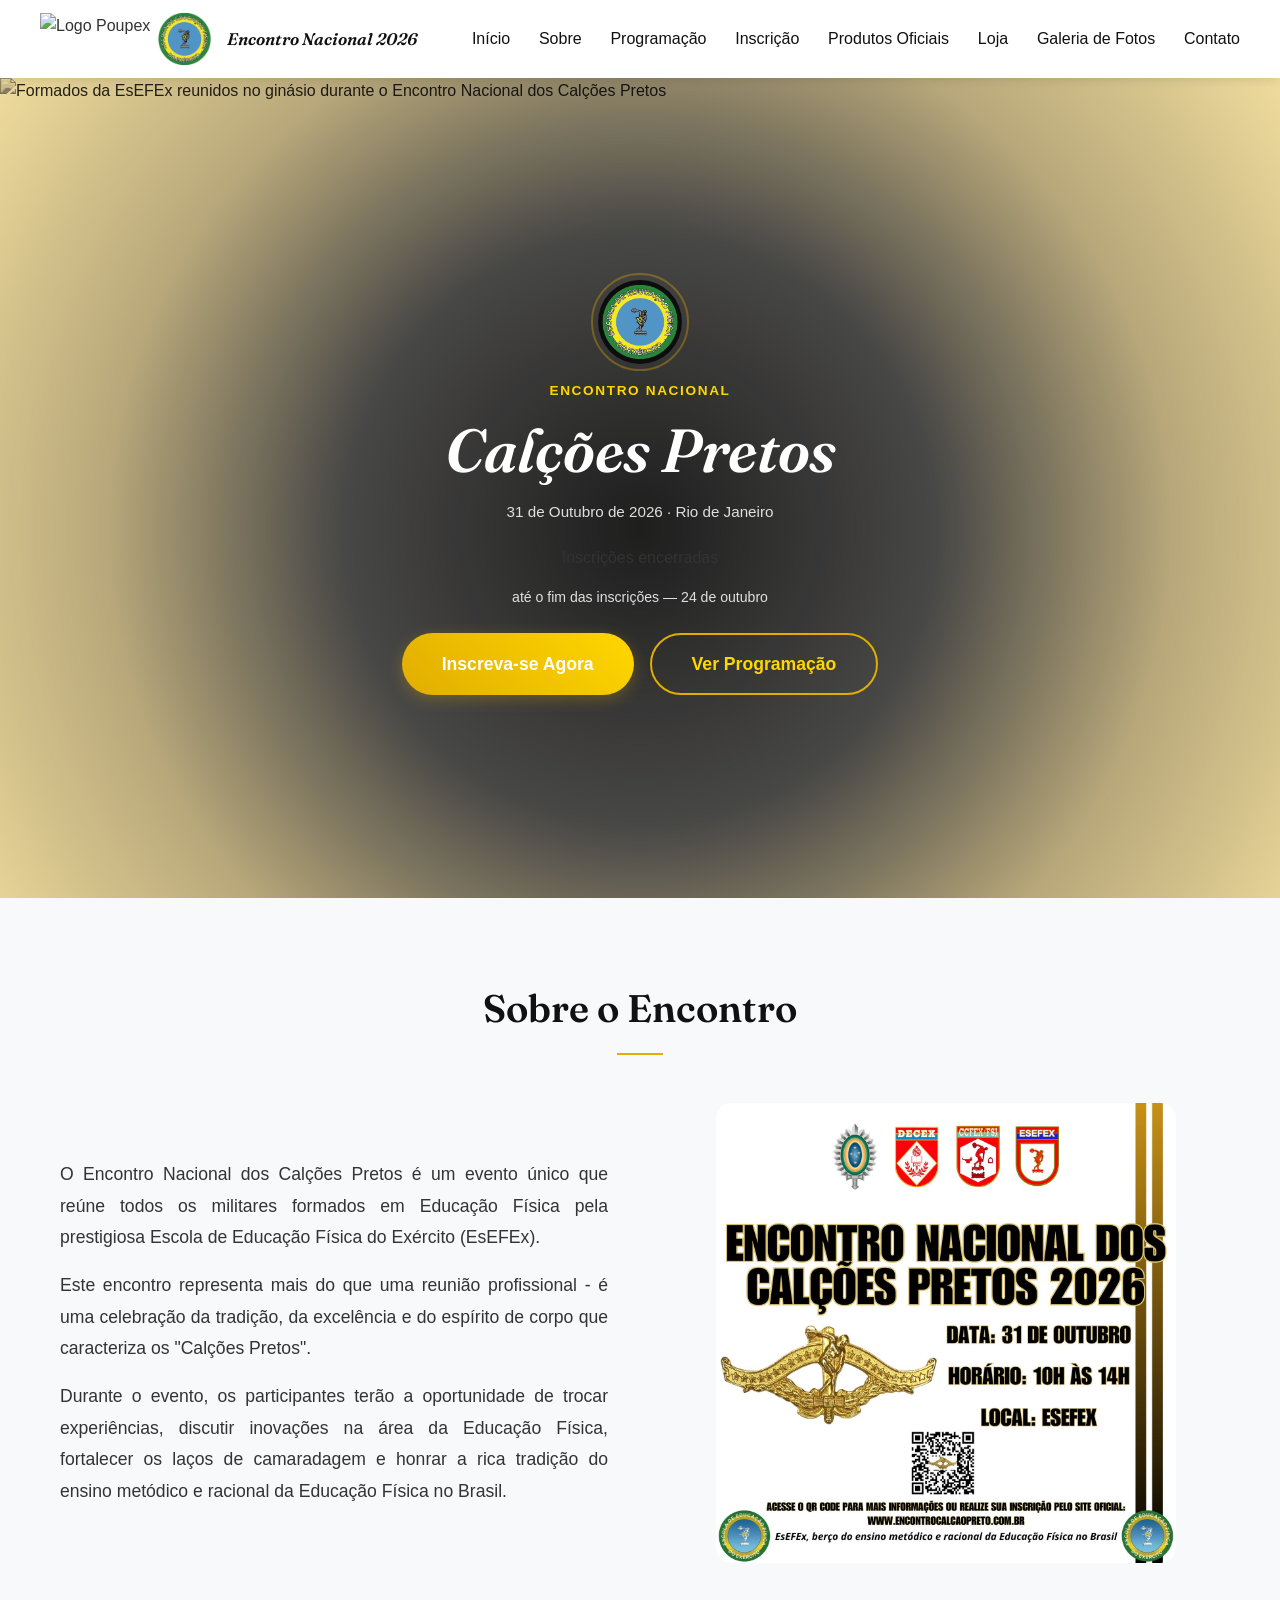
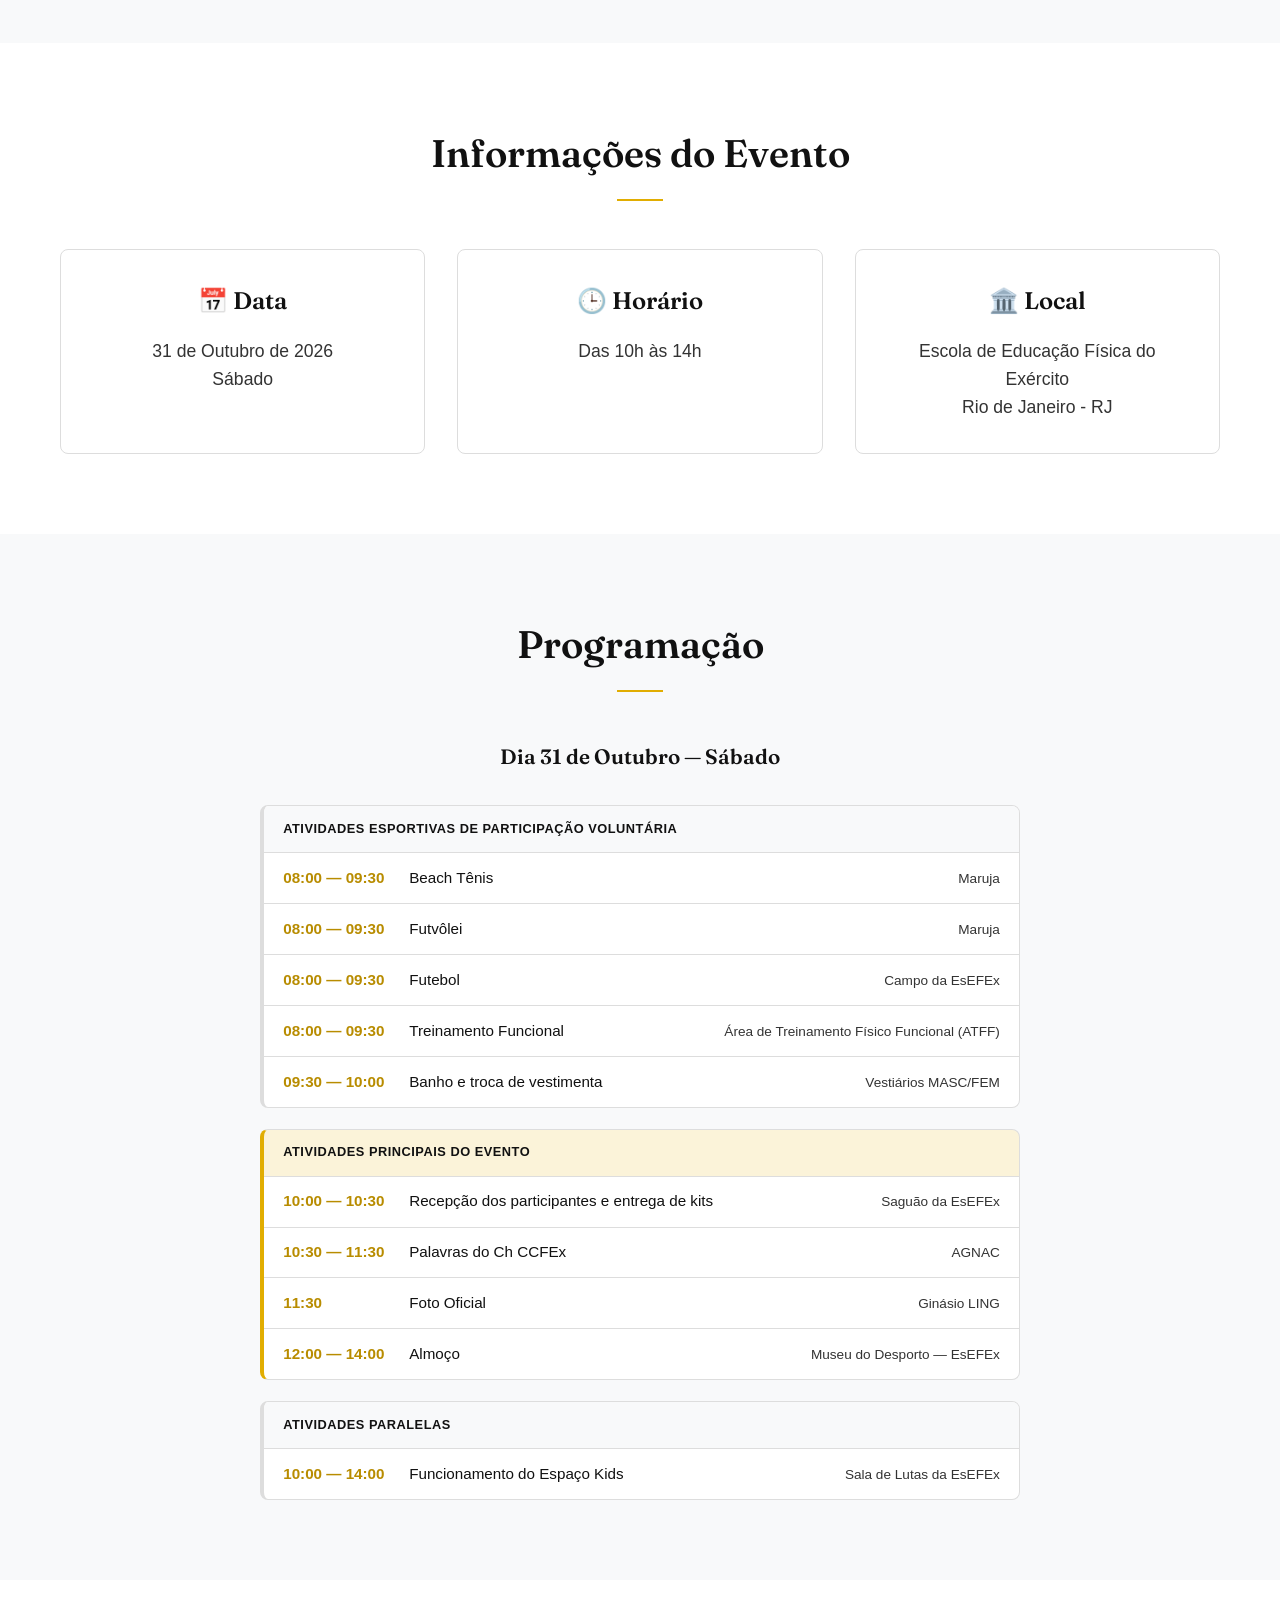
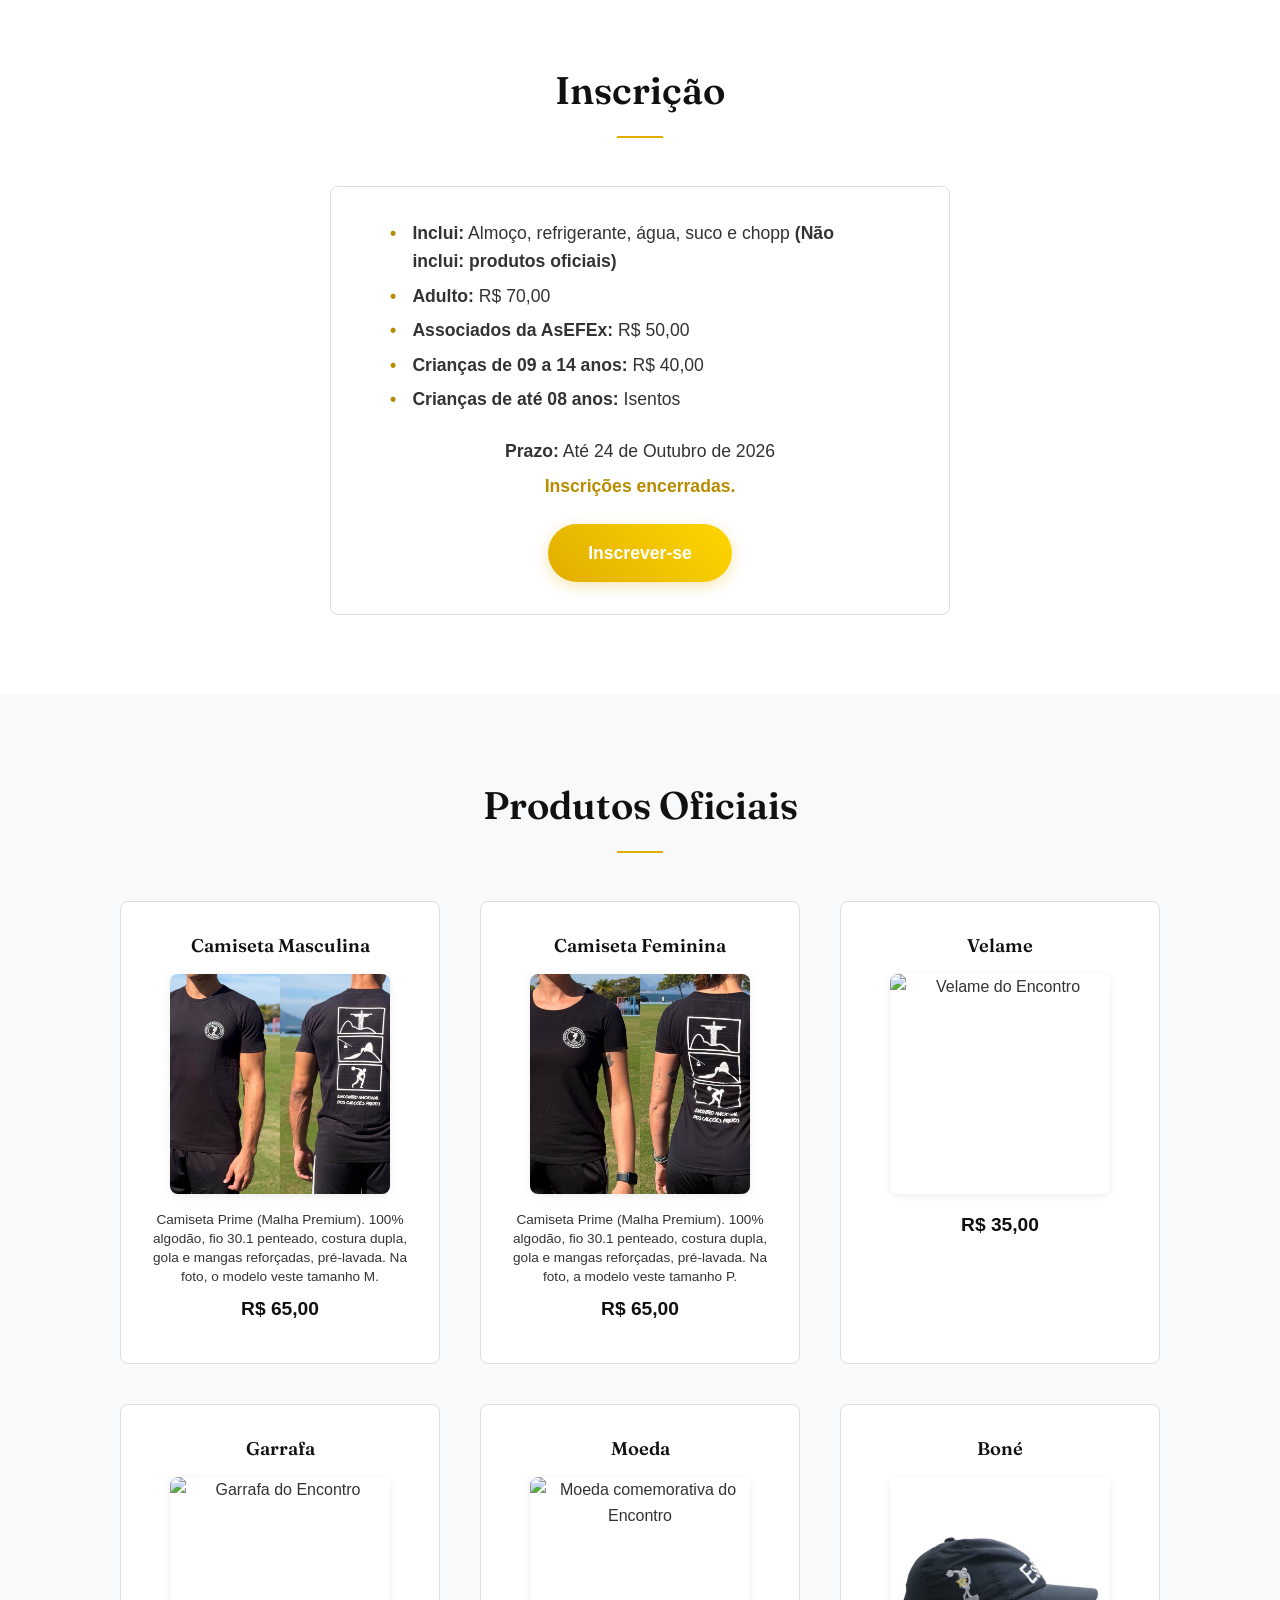
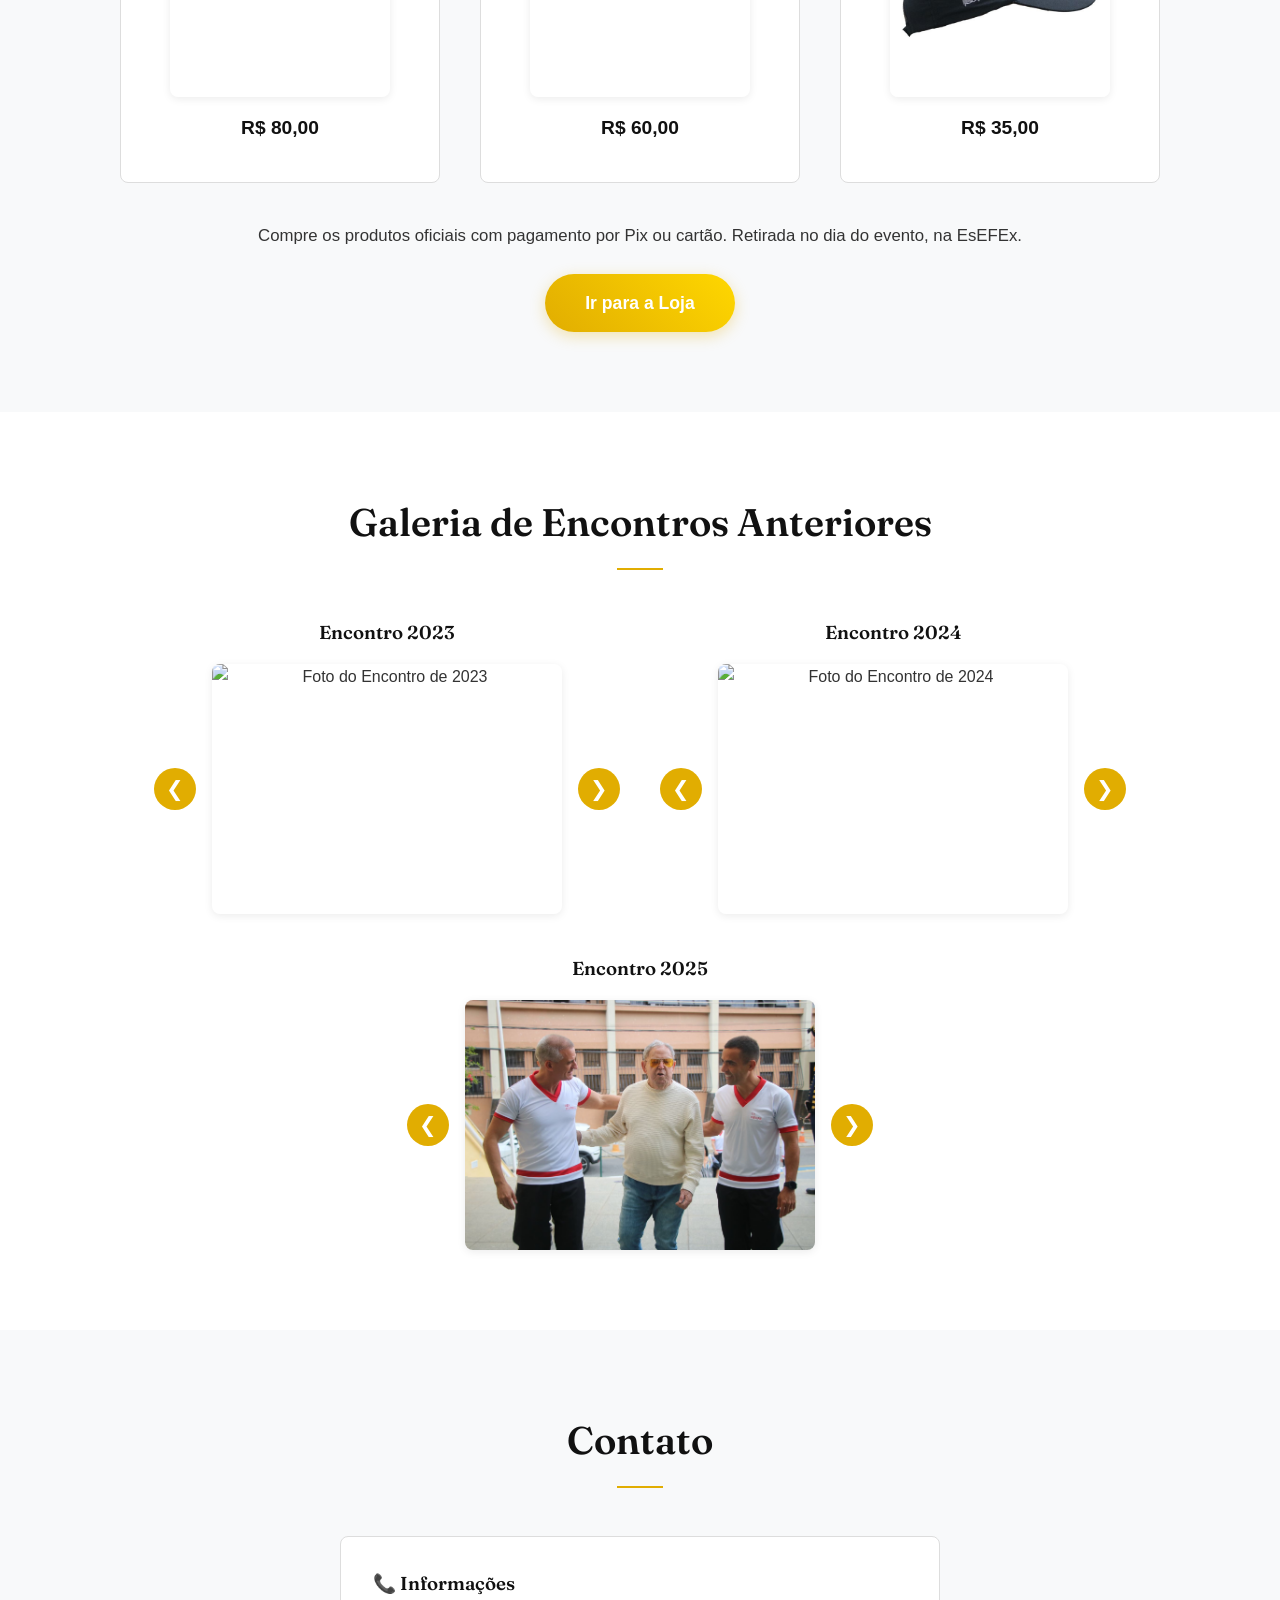
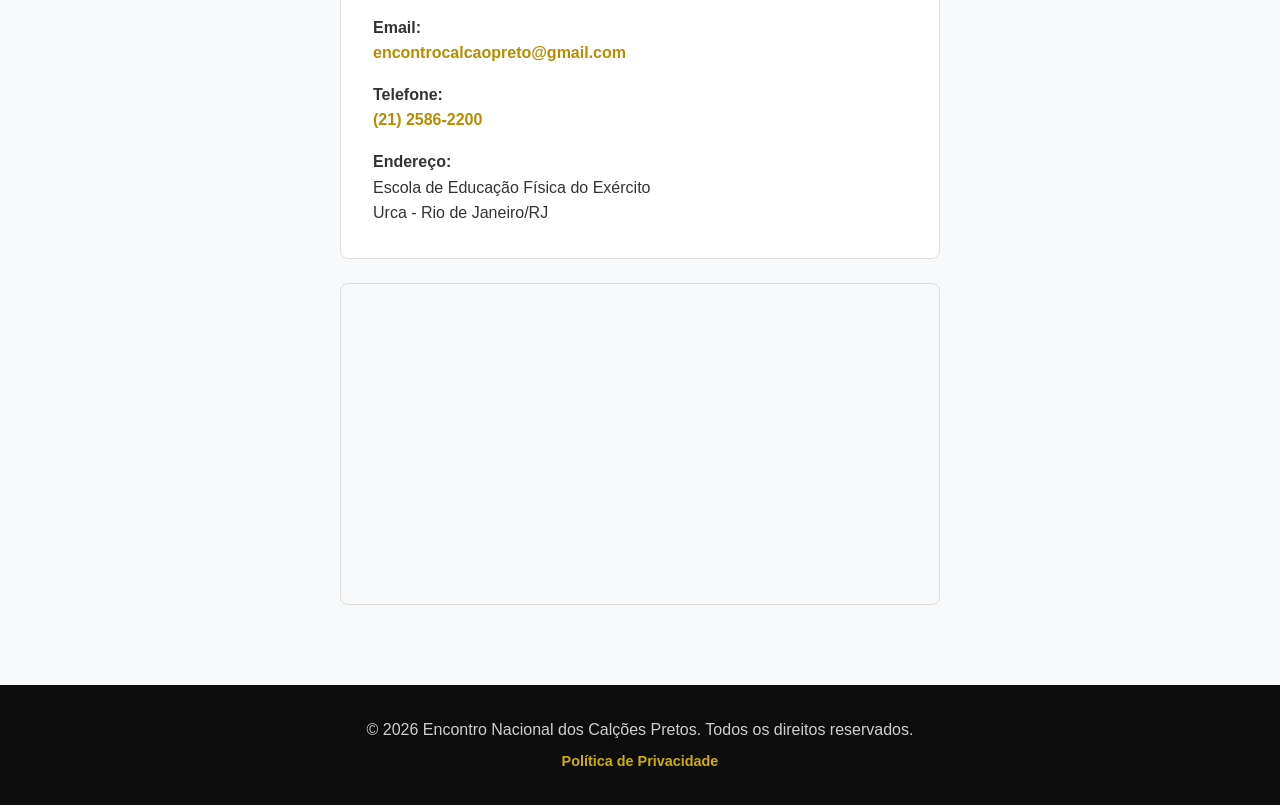
==== index.html @ a45f4685 "Aviso 'Nao inclui: produtos oficiais' na inscricao; horario no email; doGet expoe data p/ verificar " ====
<!DOCTYPE html>
<html lang="pt-BR">
<head>
    <meta charset="UTF-8">
    <meta name="viewport" content="width=device-width, initial-scale=1.0">
    <title>Encontro Nacional dos Calções Pretos 2026</title>
    <meta name="description" content="Encontro Nacional dos Calções Pretos 2026 — reunião dos militares formados em Educação Física pela EsEFEx. Dia 31 de outubro de 2026, no Rio de Janeiro. Inscreva-se!">
    <meta name="theme-color" content="#0d0d0d">
    <link rel="icon" type="image/png" href="images/logos/esefex-logo.png">

    <!-- Open Graph -->
    <meta property="og:title" content="Encontro Nacional dos Calções Pretos 2026">
    <meta property="og:description" content="Reunião dos militares formados em Educação Física pela EsEFEx. Dia 31 de outubro de 2026, no Rio de Janeiro.">
    <meta property="og:type" content="website">
    <meta property="og:url" content="https://www.encontrocalcaopreto.com.br/">
    <meta property="og:image" content="https://www.encontrocalcaopreto.com.br/images/og-card.jpg">
    <meta property="og:image:width" content="1200">
    <meta property="og:image:height" content="630">
    <meta name="twitter:card" content="summary_large_image">

    <link rel="preconnect" href="https://fonts.googleapis.com">
    <link rel="preconnect" href="https://fonts.gstatic.com" crossorigin>
    <link href="https://fonts.googleapis.com/css2?family=Fraunces:ital,wght@0,500;0,600;0,700;1,600&display=swap" rel="stylesheet">

    <link rel="stylesheet" href="css/shared.css">
    <link rel="stylesheet" href="css/style.css">

    <script type="application/ld+json">
    {
      "@context": "https://schema.org",
      "@type": "Event",
      "name": "Encontro Nacional dos Calções Pretos 2026",
      "description": "Reunião dos militares formados em Educação Física pela Escola de Educação Física do Exército (EsEFEx).",
      "startDate": "2026-10-31T10:00:00-03:00",
      "endDate": "2026-10-31T14:00:00-03:00",
      "eventStatus": "https://schema.org/EventScheduled",
      "eventAttendanceMode": "https://schema.org/OfflineEventAttendanceMode",
      "location": {
        "@type": "Place",
        "name": "Escola de Educação Física do Exército (EsEFEx)",
        "address": {
          "@type": "PostalAddress",
          "addressLocality": "Rio de Janeiro",
          "addressRegion": "RJ",
          "addressCountry": "BR",
          "streetAddress": "Urca"
        }
      },
      "image": "https://www.encontrocalcaopreto.com.br/images/og-card.jpg",
      "url": "https://www.encontrocalcaopreto.com.br/",
      "organizer": {
        "@type": "Organization",
        "name": "Encontro Nacional dos Calções Pretos",
        "email": "encontrocalcaopreto@gmail.com"
      },
      "offers": {
        "@type": "AggregateOffer",
        "priceCurrency": "BRL",
        "lowPrice": 0,
        "highPrice": 70,
        "url": "https://www.encontrocalcaopreto.com.br/inscricao.html",
        "availability": "https://schema.org/InStock",
        "validThrough": "2026-10-24T23:59:59-03:00"
      }
    }
    </script>
  <script defer src="/_vercel/insights/script.js"></script>
</head>
<body>
    <a href="#main" class="skip-link">Pular para o conteúdo</a>

    <!-- ── CABEÇALHO ── -->
    <header class="site-header">
        <nav class="nav container" aria-label="Navegação principal">
            <a href="#inicio" class="logo" aria-label="Encontro Nacional dos Calções Pretos 2026 — início">
                <img src="images/logos/logo-poupex.png" alt="Logo Poupex">
                <img src="images/logos/esefex-logo.png" alt="Logo EsEFEx">
                <span class="logo__text">Encontro Nacional 2026</span>
            </a>
            <button class="mobile-menu-toggle" id="mobile-menu-toggle"
                    aria-label="Abrir menu" aria-expanded="false" aria-controls="nav-links">☰</button>
            <ul class="nav-links" id="nav-links">
                <li><a href="#inicio">Início</a></li>
                <li><a href="#about">Sobre</a></li>
                <li><a href="#program">Programação</a></li>
                <li><a href="#registration">Inscrição</a></li>
                <li><a href="#produtos">Produtos Oficiais</a></li>
                <li><a href="loja.html">Loja</a></li>
                <li><a href="#galeria">Galeria de Fotos</a></li>
                <li><a href="#contact">Contato</a></li>
            </ul>
        </nav>
    </header>

    <main id="main">
        <!-- ── HERO ── -->
        <section class="hero" id="inicio">
            <div class="hero__media">
                <img src="images/galeria/2024/Imagem1.jpg" alt="Formados da EsEFEx reunidos no ginásio durante o Encontro Nacional dos Calções Pretos" class="hero__foto" fetchpriority="high">
                <div class="hero__duotone"></div>
            </div>

            <div class="hero__content">
                <div class="hero__badge">
                    <img src="images/logos/esefex-logo.png" alt="" class="hero__badge-img">
                </div>

                <p class="hero__eyebrow">Encontro Nacional</p>
                <h1 class="hero__title">Calções Pretos</h1>
                <p class="hero__meta">31 de Outubro de 2026 · Rio de Janeiro</p>

                <div class="hero__countdown" id="countdown" aria-hidden="true">
                    <div class="countdown__item">
                        <span class="countdown__num" data-cd="dias">00</span>
                        <span class="countdown__label">dias</span>
                    </div>
                    <div class="countdown__item">
                        <span class="countdown__num" data-cd="horas">00</span>
                        <span class="countdown__label">h</span>
                    </div>
                    <div class="countdown__item">
                        <span class="countdown__num" data-cd="min">00</span>
                        <span class="countdown__label">min</span>
                    </div>
                    <div class="countdown__item">
                        <span class="countdown__num" data-cd="seg">00</span>
                        <span class="countdown__label">s</span>
                    </div>
                </div>
                <p class="hero__countdown-caption">até o fim das inscrições — 24 de outubro</p>
                <p class="sr-only">Inscrições abertas até 24 de outubro de 2026.</p>

                <div class="hero__ctas">
                    <a href="inscricao.html" class="cta-button">Inscreva-se Agora</a>
                    <a href="#program" class="cta-button cta-button--outline">Ver Programação</a>
                </div>
            </div>
        </section>

        <!-- ── SOBRE ── -->
        <section class="section section--alt" id="about">
            <div class="container">
                <h2 class="section-title">Sobre o Encontro</h2>
                <div class="about-content">
                    <div class="about-text">
                        <p>O Encontro Nacional dos Calções Pretos é um evento único que reúne todos os militares formados em Educação Física pela prestigiosa Escola de Educação Física do Exército (EsEFEx).</p>
                        <p>Este encontro representa mais do que uma reunião profissional - é uma celebração da tradição, da excelência e do espírito de corpo que caracteriza os "Calções Pretos".</p>
                        <p>Durante o evento, os participantes terão a oportunidade de trocar experiências, discutir inovações na área da Educação Física, fortalecer os laços de camaradagem e honrar a rica tradição do ensino metódico e racional da Educação Física no Brasil.</p>
                    </div>
                    <div class="about-image">
                        <img src="images/logos/layout.jpg" alt="Cartaz oficial do Encontro Nacional dos Calções Pretos 2026" loading="lazy">
                    </div>
                </div>
            </div>
        </section>

        <!-- ── INFORMAÇÕES DO EVENTO ── -->
        <section class="section" id="event-info">
            <div class="container">
                <h2 class="section-title">Informações do Evento</h2>
                <div class="event-info">
                    <div class="info-card">
                        <h3>📅 Data</h3>
                        <p>31 de Outubro de 2026<br>Sábado</p>
                    </div>
                    <div class="info-card">
                        <h3>🕒 Horário</h3>
                        <p>Das 10h às 14h</p>
                    </div>
                    <div class="info-card">
                        <h3>🏛️ Local</h3>
                        <p>Escola de Educação Física do Exército<br>Rio de Janeiro - RJ</p>
                    </div>
                </div>
            </div>
        </section>

        <!-- ── PROGRAMAÇÃO ── -->
        <section class="section section--alt" id="program">
            <div class="container">
                <h2 class="section-title">Programação</h2>
                <h3 class="program-day">Dia 31 de Outubro — Sábado</h3>

                <div class="program-groups">
                    <div class="program-group">
                        <h4 class="program-group__title">Atividades esportivas de participação voluntária</h4>
                        <div class="program-row">
                            <span class="program-row__time">08:00 — 09:30</span>
                            <span class="program-row__activity">Beach Tênis</span>
                            <span class="program-row__local">Maruja</span>
                        </div>
                        <div class="program-row">
                            <span class="program-row__time">08:00 — 09:30</span>
                            <span class="program-row__activity">Futvôlei</span>
                            <span class="program-row__local">Maruja</span>
                        </div>
                        <div class="program-row">
                            <span class="program-row__time">08:00 — 09:30</span>
                            <span class="program-row__activity">Futebol</span>
                            <span class="program-row__local">Campo da EsEFEx</span>
                        </div>
                        <div class="program-row">
                            <span class="program-row__time">08:00 — 09:30</span>
                            <span class="program-row__activity">Treinamento Funcional</span>
                            <span class="program-row__local">Área de Treinamento Físico Funcional (ATFF)</span>
                        </div>
                        <div class="program-row">
                            <span class="program-row__time">09:30 — 10:00</span>
                            <span class="program-row__activity">Banho e troca de vestimenta</span>
                            <span class="program-row__local">Vestiários MASC/FEM</span>
                        </div>
                    </div>

                    <div class="program-group program-group--destaque">
                        <h4 class="program-group__title">Atividades Principais do Evento</h4>
                        <div class="program-row">
                            <span class="program-row__time">10:00 — 10:30</span>
                            <span class="program-row__activity">Recepção dos participantes e entrega de kits</span>
                            <span class="program-row__local">Saguão da EsEFEx</span>
                        </div>
                        <div class="program-row">
                            <span class="program-row__time">10:30 — 11:30</span>
                            <span class="program-row__activity">Palavras do Ch CCFEx</span>
                            <span class="program-row__local">AGNAC</span>
                        </div>
                        <div class="program-row">
                            <span class="program-row__time">11:30</span>
                            <span class="program-row__activity">Foto Oficial</span>
                            <span class="program-row__local">Ginásio LING</span>
                        </div>
                        <div class="program-row">
                            <span class="program-row__time">12:00 — 14:00</span>
                            <span class="program-row__activity">Almoço</span>
                            <span class="program-row__local">Museu do Desporto — EsEFEx</span>
                        </div>
                    </div>

                    <div class="program-group">
                        <h4 class="program-group__title">Atividades Paralelas</h4>
                        <div class="program-row">
                            <span class="program-row__time">10:00 — 14:00</span>
                            <span class="program-row__activity">Funcionamento do Espaço Kids</span>
                            <span class="program-row__local">Sala de Lutas da EsEFEx</span>
                        </div>
                    </div>
                </div>
            </div>
        </section>

        <!-- ── INSCRIÇÃO ── -->
        <section class="section" id="registration">
            <div class="container">
                <h2 class="section-title">Inscrição</h2>
                <div class="info-card registration-card">
                    <ul>
                        <li><strong>Inclui:</strong> Almoço, refrigerante, água, suco e chopp <strong>(Não inclui: produtos oficiais)</strong></li>
                        <li><strong>Adulto:</strong> R$ 70,00</li>
                        <li><strong>Associados da AsEFEx:</strong> R$ 50,00</li>
                        <li><strong>Crianças de 09 a 14 anos:</strong> R$ 40,00</li>
                        <li><strong>Crianças de até 08 anos:</strong> Isentos</li>
                    </ul>
                    <p class="prazo"><strong>Prazo:</strong> Até 24 de Outubro de 2026</p>
                    <p class="prazo-countdown" id="countdown-inscricao"></p>
                    <a href="inscricao.html" class="cta-button">Inscrever-se</a>
                </div>
            </div>
        </section>

        <!-- ── PRODUTOS OFICIAIS ── -->
        <section class="section section--alt" id="produtos">
            <div class="container">
                <h2 class="section-title">Produtos Oficiais</h2>
                <div class="produtos-lista">
                    <div class="produto">
                        <h3>Camiseta Masculina</h3>
                        <img class="produto__img" src="images/produtos/masc.jpeg" alt="Camiseta Masculina do Encontro (frente e costas)" loading="lazy">
                        <p class="produto__desc">Camiseta Prime (Malha Premium). 100% algodão, fio 30.1 penteado, costura dupla, gola e mangas reforçadas, pré-lavada. Na foto, o modelo veste tamanho M.</p>
                        <p class="produto__preco">R$ 65,00</p>
                    </div>
                    <div class="produto">
                        <h3>Camiseta Feminina</h3>
                        <img class="produto__img" src="images/produtos/fem.jpeg" alt="Camiseta Feminina do Encontro (frente e costas)" loading="lazy">
                        <p class="produto__desc">Camiseta Prime (Malha Premium). 100% algodão, fio 30.1 penteado, costura dupla, gola e mangas reforçadas, pré-lavada. Na foto, a modelo veste tamanho P.</p>
                        <p class="produto__preco">R$ 65,00</p>
                    </div>
                    <div class="produto">
                        <h3>Velame</h3>
                        <img class="produto__img" src="images/produtos/velame1.jpeg" alt="Velame do Encontro" loading="lazy">
                        <p class="produto__preco">R$ 35,00</p>
                    </div>
                    <div class="produto">
                        <h3>Garrafa</h3>
                        <img class="produto__img" src="images/produtos/garrafa1.jpeg" alt="Garrafa do Encontro" loading="lazy">
                        <p class="produto__preco">R$ 80,00</p>
                    </div>
                    <div class="produto">
                        <h3>Moeda</h3>
                        <img class="produto__img" src="images/produtos/moeda1.png" alt="Moeda comemorativa do Encontro" loading="lazy">
                        <p class="produto__preco">R$ 60,00</p>
                    </div>
                    <div class="produto">
                        <h3>Boné</h3>
                        <img class="produto__img" src="images/produtos/bone1.jpeg" alt="Boné do Encontro" loading="lazy">
                        <p class="produto__preco">R$ 35,00</p>
                    </div>
                </div>
                <p class="produtos-aviso">Compre os produtos oficiais com pagamento por Pix ou cartão. Retirada no dia do evento, na EsEFEx.</p>
                <div style="text-align:center; margin-top:1.5rem;">
                    <a href="loja.html" class="cta-button">Ir para a Loja</a>
                </div>
            </div>
        </section>

        <!-- ── GALERIA ── -->
        <section class="section" id="galeria">
            <div class="container">
                <h2 class="section-title">Galeria de Encontros Anteriores</h2>
                <div class="galeria-carrosseis">
                    <div class="galeria-carrossel-box">
                        <h3>Encontro 2023</h3>
                        <div class="carousel">
                            <button class="carousel-btn" data-galeria="2023" data-dir="-1" aria-label="Imagem anterior — 2023">&#10094;</button>
                            <img class="carousel-img" id="img-galeria-2023" src="images/galeria/2023/Imagem1.jpg" alt="Foto do Encontro de 2023" loading="lazy">
                            <button class="carousel-btn" data-galeria="2023" data-dir="1" aria-label="Próxima imagem — 2023">&#10095;</button>
                        </div>
                    </div>
                    <div class="galeria-carrossel-box">
                        <h3>Encontro 2024</h3>
                        <div class="carousel">
                            <button class="carousel-btn" data-galeria="2024" data-dir="-1" aria-label="Imagem anterior — 2024">&#10094;</button>
                            <img class="carousel-img" id="img-galeria-2024" src="images/galeria/2024/Imagem1.jpg" alt="Foto do Encontro de 2024" loading="lazy">
                            <button class="carousel-btn" data-galeria="2024" data-dir="1" aria-label="Próxima imagem — 2024">&#10095;</button>
                        </div>
                    </div>
                    <div class="galeria-carrossel-box">
                        <h3>Encontro 2025</h3>
                        <div class="carousel">
                            <button class="carousel-btn" data-galeria="2025" data-dir="-1" aria-label="Imagem anterior — 2025">&#10094;</button>
                            <img class="carousel-img" id="img-galeria-2025" src="images/galeria/2025/Imagem1.JPG" alt="Foto do Encontro de 2025" loading="lazy">
                            <button class="carousel-btn" data-galeria="2025" data-dir="1" aria-label="Próxima imagem — 2025">&#10095;</button>
                        </div>
                    </div>
                </div>
            </div>
        </section>

        <!-- ── CONTATO ── -->
        <section class="section section--alt" id="contact">
            <div class="container">
                <h2 class="section-title">Contato</h2>
                <div class="contact-content">
                    <div class="contact-card">
                        <h3>📞 Informações</h3>
                        <p><strong>Email:</strong><br>
                           <a href="mailto:encontrocalcaopreto@gmail.com">encontrocalcaopreto@gmail.com</a></p>
                        <p><strong>Telefone:</strong><br>
                           <a href="tel:+552125862200">(21) 2586-2200</a></p>
                        <p><strong>Endereço:</strong><br>
                           Escola de Educação Física do Exército<br>
                           Urca - Rio de Janeiro/RJ</p>
                    </div>
                    <div class="contact-map">
                        <iframe
                            src="https://www.google.com/maps?q=Escola+de+Educa%C3%A7%C3%A3o+F%C3%ADsica+do+Ex%C3%A9rcito,+Urca,+Rio+de+Janeiro&output=embed"
                            title="Mapa — Escola de Educação Física do Exército, Urca, Rio de Janeiro"
                            loading="lazy"
                            referrerpolicy="no-referrer-when-downgrade"
                            allowfullscreen></iframe>
                    </div>
                </div>
            </div>
        </section>
    </main>

    <!-- ── RODAPÉ ── -->
    <footer class="site-footer">
        <div class="container">
            <p>&copy; 2026 Encontro Nacional dos Calções Pretos. Todos os direitos reservados.</p>
            <p class="footer-links"><a href="privacidade.html">Política de Privacidade</a></p>
        </div>
    </footer>

    <!-- ── MODAL DE IMAGEM ── -->
    <div class="modal-img-bg" id="modal-img-bg" role="dialog" aria-modal="true" aria-label="Imagem ampliada">
        <button class="modal-close" id="modal-close" aria-label="Fechar imagem">&times;</button>
        <button class="modal-nav modal-nav--prev" id="modal-prev" aria-label="Imagem anterior">&#10094;</button>
        <img id="modal-img" src="" alt="Imagem ampliada">
        <button class="modal-nav modal-nav--next" id="modal-next" aria-label="Próxima imagem">&#10095;</button>
    </div>

    <script src="js/script.js" defer></script>
</body>
</html>
---- css/shared.css ----
/* ===================================================================
   SHARED — Encontro Nacional dos Calções Pretos 2026
   Tokens de tema, reset, acessibilidade e botão de marca.
   Usado por todas as páginas (index, inscricao, loja, privacidade, 404).
   =================================================================== */

:root {
  /* Cores da marca */
  --dourado:        #e1ad01;
  --dourado-claro:  #ffd700;
  --dourado-escuro: #b88c00;
  --grad-dourado:   linear-gradient(45deg, #e1ad01, #ffd700);
  --grad-fundo:     linear-gradient(135deg, #e1ad01 0%, #ffd700 100%);

  /* Preto/grafite institucional — usado como cor estrutural (não só acento) */
  --preto-clube:    #0d0d0d;
  --grafite:        #1c1c1e;
  --grafite-suave:  #2a2a2d;
  --dourado-linha:  rgba(225, 173, 1, .35);

  /* Texto */
  --texto:          #333333;
  --texto-escuro:   #111111;
  --texto-claro:    #ffffff;

  /* Superfícies */
  --branco:         #ffffff;
  --off-white:      #f7f5f0;
  --cinza-claro:    #f8f9fa;
  --borda:          #dddddd;

  /* Status */
  --sucesso:        #1f9d55;
  --erro:           #d80000;
  --aviso:          #b88c00;

  /* Forma */
  --raio:           15px;
  --raio-sm:        8px;
  --raio-pill:      50px;
  --sombra:         0 5px 20px rgba(0, 0, 0, .1);
  --sombra-forte:   0 10px 30px rgba(0, 0, 0, .15);

  /* Layout */
  --container:      1200px;
  --header-h:       80px;

  /* Tipografia */
  --font: -apple-system, BlinkMacSystemFont, 'Segoe UI', Roboto, sans-serif;
  --font-display: 'Fraunces', Georgia, serif;

  --trans: .3s ease;
}

/* ── RESET ────────────────────────────────────────────────────── */
*,
*::before,
*::after {
  margin: 0;
  padding: 0;
  box-sizing: border-box;
}

html {
  scroll-behavior: smooth;
}

body {
  font-family: var(--font);
  line-height: 1.6;
  color: var(--texto);
  background: var(--off-white);
  min-height: 100vh;
  -webkit-font-smoothing: antialiased;
}

img {
  display: block;
  max-width: 100%;
}

h1, h2, h3 {
  font-family: var(--font-display);
  font-weight: 600;
}

a {
  color: inherit;
  text-decoration: none;
}

ul {
  list-style: none;
}

button {
  cursor: pointer;
  border: none;
  background: none;
  font: inherit;
}

/* ── CONTAINER ────────────────────────────────────────────────── */
.container {
  max-width: var(--container);
  margin: 0 auto;
  padding: 0 20px;
}

/* ── SKIP LINK (acessibilidade) ───────────────────────────────── */
.skip-link {
  position: absolute;
  top: -100%;
  left: 50%;
  transform: translateX(-50%);
  background: var(--dourado);
  color: var(--texto-escuro);
  padding: .6rem 1.5rem;
  font-weight: 700;
  border-radius: 0 0 8px 8px;
  z-index: 99999;
  transition: top .2s ease;
}

.skip-link:focus {
  top: 0;
}

/* ── SR-ONLY (conteúdo só para leitores de tela) ──────────────── */
.sr-only {
  position: absolute;
  width: 1px;
  height: 1px;
  padding: 0;
  margin: -1px;
  overflow: hidden;
  clip: rect(0, 0, 0, 0);
  white-space: nowrap;
  border: 0;
}

/* ── FOCO VISÍVEL (acessibilidade de teclado) ─────────────────── */
a:focus-visible,
button:focus-visible,
input:focus-visible,
select:focus-visible,
textarea:focus-visible {
  outline: 3px solid var(--dourado-escuro);
  outline-offset: 2px;
}

/* ── BOTÃO DE MARCA ───────────────────────────────────────────── */
.cta-button {
  display: inline-flex;
  align-items: center;
  justify-content: center;
  background: var(--grad-dourado);
  color: var(--texto-claro);
  padding: 15px 40px;
  border-radius: var(--raio-pill);
  font-weight: bold;
  font-size: 1.1rem;
  min-height: 44px;
  box-shadow: 0 4px 15px rgba(225, 173, 1, .3);
  transition: transform var(--trans), box-shadow var(--trans);
  touch-action: manipulation;
  -webkit-tap-highlight-color: transparent;
}

.cta-button:hover {
  transform: translateY(-2px);
  box-shadow: 0 6px 20px rgba(225, 173, 1, .4);
}

.cta-button:disabled,
.cta-button[aria-disabled="true"] {
  opacity: .55;
  cursor: not-allowed;
  transform: none;
}

.cta-button--outline {
  background: transparent;
  border: 2px solid var(--dourado);
  color: var(--dourado-claro);
  box-shadow: none;
}

.cta-button--outline:hover {
  background: rgba(225, 173, 1, .12);
  box-shadow: none;
}

/* ── CABEÇALHO DAS SUB-PÁGINAS ────────────────────────────────── */
.subpage-header {
  background: var(--branco);
  box-shadow: 0 2px 10px rgba(0, 0, 0, .1);
  position: sticky;
  top: 0;
  z-index: 1000;
}

.subpage-header__inner {
  display: flex;
  align-items: center;
  justify-content: space-between;
  gap: 1rem;
  padding: .7rem 0;
}

.subpage-header__brand {
  display: flex;
  align-items: center;
  gap: 8px;
}

.subpage-header__brand img {
  height: 44px;
  width: auto;
}

.subpage-header__brand span {
  font-family: var(--font-display);
  font-style: italic;
  font-weight: 600;
  color: var(--texto-escuro);
  font-size: 1rem;
  margin-left: 4px;
}

.subpage-header__back {
  color: var(--dourado-escuro);
  font-weight: 600;
  font-size: .9rem;
  white-space: nowrap;
}

.subpage-header__back:hover {
  text-decoration: underline;
}

/* ── RODAPÉ DAS SUB-PÁGINAS ───────────────────────────────────── */
.subpage-footer {
  background: var(--branco);
  text-align: center;
  padding: 1.5rem 0;
  margin-top: auto;
}

.subpage-footer p {
  font-size: .85rem;
  color: var(--texto);
}

.subpage-footer a {
  color: var(--dourado-escuro);
  font-weight: 600;
}

.subpage-footer a:hover {
  text-decoration: underline;
}

@media (max-width: 480px) {
  .subpage-header__brand span { font-size: .8rem; }
  .subpage-header__brand img { height: 36px; }
}

/* ── PREFERS-REDUCED-MOTION (WCAG 2.3.3) ──────────────────────── */
@media (prefers-reduced-motion: reduce) {
  *,
  *::before,
  *::after {
    animation-duration: .01ms !important;
    animation-iteration-count: 1 !important;
    transition-duration: .01ms !important;
    scroll-behavior: auto !important;
  }
}

/* ── CONTAINER RESPONSIVO ─────────────────────────────────────── */
@media (max-width: 768px) {
  .container { padding: 0 15px; }
}

@media (max-width: 480px) {
  .container { padding: 0 10px; }
}
---- css/style.css ----
/* ===================================================================
   HOMEPAGE — Encontro Nacional dos Calções Pretos 2026
   Estilos da página inicial. Tokens e reset ficam em shared.css.
   =================================================================== */

/* ── HEADER / NAVEGAÇÃO ───────────────────────────────────────── */
.site-header {
  background: var(--branco);
  position: sticky;
  top: 0;
  z-index: 1000;
  box-shadow: 0 2px 10px rgba(0, 0, 0, .1);
  transition: box-shadow var(--trans);
}

.site-header.scrolled {
  box-shadow: 0 4px 16px rgba(0, 0, 0, .18);
}

.nav {
  display: flex;
  justify-content: space-between;
  align-items: center;
  gap: 1rem;
  padding: .8rem 0;
}

.logo {
  display: flex;
  align-items: center;
  gap: 8px;
  flex-shrink: 0;
}

.logo img {
  height: 52px;
  width: auto;
}

.logo__text {
  font-family: var(--font-display);
  font-style: italic;
  font-weight: 600;
  font-size: 1.05rem;
  color: var(--texto-escuro);
  margin-left: 8px;
  line-height: 1.2;
}

.nav-links {
  display: flex;
  gap: 1.8rem;
}

.nav-links a {
  color: var(--texto-escuro);
  font-weight: 500;
  transition: color var(--trans);
}

.nav-links a:hover,
.nav-links a:focus-visible {
  color: var(--dourado-escuro);
}

.mobile-menu-toggle {
  display: none;
  font-size: 1.6rem;
  color: var(--texto-escuro);
  padding: .4rem;
  line-height: 1;
}

.mobile-menu-toggle:hover {
  color: var(--dourado-escuro);
}

/* ── HERO — cena única: foto real em duotone preto+dourado ────── */
.hero {
  position: relative;
  min-height: calc(100vh - var(--header-h));
  display: flex;
  align-items: center;
  justify-content: center;
  overflow: hidden;
  padding: 3rem 1.25rem;
}

.hero__media {
  position: absolute;
  inset: 0;
  z-index: 0;
}

.hero__foto {
  width: 100%;
  height: 100%;
  object-fit: cover;
  filter: grayscale(1) contrast(1.15) brightness(.95);
}

/* Camada duotone: converte a foto em preto+dourado (mix-blend-mode
   sobre a versão em cinza), mais escura no centro onde fica o texto. */
.hero__duotone {
  position: absolute;
  inset: 0;
  background: radial-gradient(circle at 50% 55%,
    rgba(13, 13, 13, .93) 0%,
    rgba(13, 13, 13, .75) 38%,
    rgba(120, 90, 5, .5) 68%,
    rgba(225, 173, 1, .35) 100%);
  mix-blend-mode: multiply;
}

.hero__content {
  position: relative;
  z-index: 1;
  width: 100%;
  max-width: 620px;
  margin: 0 auto;
  display: flex;
  flex-direction: column;
  align-items: center;
  text-align: center;
  gap: 1rem;
  animation: fadeInUp 1s ease-out;
}

.hero__badge {
  width: 84px;
  height: 84px;
  border-radius: 50%;
  padding: 4px;
  background: var(--preto-clube);
  outline: 2px solid var(--dourado-linha);
  outline-offset: 5px;
}

.hero__badge-img {
  width: 100%;
  height: 100%;
  border-radius: 50%;
  object-fit: contain;
}

.hero__eyebrow {
  color: var(--dourado-claro);
  font-weight: 700;
  letter-spacing: .12em;
  text-transform: uppercase;
  font-size: .85rem;
}

.hero__title {
  font-family: var(--font-display);
  font-weight: 600;
  font-style: italic;
  color: var(--texto-claro);
  font-size: 3rem;
  line-height: 1.08;
}

.hero__meta {
  color: var(--texto-claro);
  opacity: .85;
  font-size: .95rem;
}

.hero__countdown {
  display: flex;
  gap: .7rem;
  margin-top: .3rem;
}

.countdown__item {
  background: rgba(255, 255, 255, .1);
  border: 1px solid var(--dourado-linha);
  border-radius: var(--raio-sm);
  padding: .55rem .8rem;
  min-width: 58px;
}

.countdown__num {
  display: block;
  font-family: var(--font-display);
  font-size: 1.5rem;
  font-weight: 600;
  color: var(--dourado-claro);
  line-height: 1;
}

.countdown__label {
  display: block;
  font-size: .65rem;
  text-transform: uppercase;
  letter-spacing: .05em;
  color: var(--texto-claro);
  opacity: .8;
  margin-top: .25rem;
}

.hero__countdown-caption {
  color: var(--texto-claro);
  opacity: .85;
  font-size: .88rem;
}

.hero__ctas {
  display: flex;
  gap: 1rem;
  flex-wrap: wrap;
  justify-content: center;
  margin-top: .5rem;
}

@media (min-width: 900px) {
  .hero {
    padding: 3rem 4rem;
  }

  .hero__title {
    font-size: 3.8rem;
  }
}

/* ── SEÇÕES GENÉRICAS ─────────────────────────────────────────── */
.section {
  padding: 5rem 0;
  background: var(--branco);
  scroll-margin-top: 100px;
}

.section--alt {
  background: var(--cinza-claro);
}

.section-title {
  font-family: var(--font-display);
  font-weight: 600;
  text-align: center;
  font-size: 2.4rem;
  margin-bottom: 3rem;
  color: var(--texto-escuro);
  position: relative;
}

.section-title::after {
  content: '';
  display: block;
  width: 46px;
  height: 2px;
  margin: .9rem auto 0;
  background: var(--dourado);
}

/* ── SOBRE ────────────────────────────────────────────────────── */
.about-content {
  display: grid;
  grid-template-columns: 1fr 1fr;
  gap: 4rem;
  align-items: center;
}

.about-text {
  font-size: 1.1rem;
  line-height: 1.8;
}

.about-text p {
  text-align: justify;
  margin-bottom: 1rem;
}

.about-text p:last-child {
  margin-bottom: 0;
}

.about-image img {
  margin: 0 auto;
  max-height: 460px;
  width: auto;
  border-radius: var(--raio);
}

/* ── INFORMAÇÕES DO EVENTO ────────────────────────────────────── */
.event-info {
  display: grid;
  grid-template-columns: repeat(auto-fit, minmax(280px, 1fr));
  gap: 2rem;
}

.info-card {
  background: var(--branco);
  padding: 2rem;
  border-radius: var(--raio-sm);
  border: 1px solid var(--borda);
  text-align: center;
  transition: border-color var(--trans);
}

.info-card:hover {
  border-color: var(--dourado);
}

.info-card h3 {
  color: var(--texto-escuro);
  margin-bottom: 1rem;
  font-size: 1.5rem;
}

.info-card p {
  font-size: 1.1rem;
}

/* ── PROGRAMAÇÃO (grupos empilhados — mobile-first) ───────────── */
.program-day {
  font-family: var(--font-display);
  font-weight: 600;
  text-align: center;
  font-size: 1.3rem;
  color: var(--texto-escuro);
  margin-bottom: 2rem;
}

.program-groups {
  max-width: 760px;
  margin: 0 auto;
  display: flex;
  flex-direction: column;
  gap: 1.3rem;
}

.program-group {
  background: var(--branco);
  border: 1px solid var(--borda);
  border-left: 4px solid var(--borda);
  border-radius: var(--raio-sm);
  overflow: hidden;
}

.program-group--destaque {
  border-left-color: var(--dourado);
}

.program-group__title {
  font-size: .8rem;
  font-weight: 700;
  text-transform: uppercase;
  letter-spacing: .04em;
  color: var(--texto-escuro);
  background: var(--cinza-claro);
  padding: .8rem 1.2rem;
  margin: 0;
}

.program-group--destaque .program-group__title {
  background: rgba(225, 173, 1, .15);
}

.program-row {
  display: flex;
  flex-wrap: wrap;
  align-items: baseline;
  gap: .2rem 1rem;
  padding: .8rem 1.2rem;
  border-top: 1px solid var(--borda);
  font-size: .95rem;
}

.program-row__time {
  font-weight: 700;
  color: var(--dourado-escuro);
  flex-shrink: 0;
  min-width: 110px;
}

.program-row__activity {
  flex: 1 1 200px;
  color: var(--texto-escuro);
}

.program-row__local {
  flex-basis: 100%;
  color: var(--texto);
  font-size: .85rem;
}

@media (min-width: 640px) {
  .program-row__local {
    flex-basis: auto;
    margin-left: auto;
    text-align: right;
  }
}

/* ── INSCRIÇÃO ────────────────────────────────────────────────── */
.registration-card {
  max-width: 620px;
  margin: 0 auto;
}

.registration-card ul {
  text-align: left;
  max-width: 500px;
  margin: 0 auto 1.5rem;
  font-size: 1.1rem;
}

.registration-card ul li {
  margin-bottom: .4rem;
  padding-left: 1.4rem;
  position: relative;
}

.registration-card ul li::before {
  content: '•';
  position: absolute;
  left: 0;
  color: var(--dourado-escuro);
  font-weight: bold;
}

.registration-card .prazo {
  margin-bottom: .4rem;
}

.prazo-countdown {
  font-weight: 700;
  color: var(--dourado-escuro);
  margin-bottom: 1.5rem;
  min-height: 1.2em;
}

/* ── PRODUTOS OFICIAIS ────────────────────────────────────────── */
.produtos-lista {
  display: flex;
  flex-wrap: wrap;
  gap: 2.5rem;
  justify-content: center;
}

.produto {
  background: var(--branco);
  border-radius: var(--raio-sm);
  border: 1px solid var(--borda);
  padding: 2rem;
  text-align: center;
  max-width: 320px;
  flex: 1 1 260px;
  transition: border-color var(--trans);
}

.produto:hover {
  border-color: var(--dourado);
}

.produto h3 {
  color: var(--texto-escuro);
  margin-bottom: 1rem;
  font-size: 1.15rem;
  line-height: 1.3;
}

.produto__img {
  width: 220px;
  height: 220px;
  max-width: 100%;
  object-fit: cover;
  border-radius: var(--raio-sm);
  margin: 0 auto 1rem;
  box-shadow: 0 2px 8px rgba(0, 0, 0, .08);
  cursor: zoom-in;
}

.produto__img--placeholder {
  display: flex;
  align-items: center;
  justify-content: center;
  background: var(--cinza-claro);
  border: 2px dashed var(--borda);
  font-size: 3.5rem;
  cursor: default;
}

.produto__desc {
  font-size: .85rem;
  color: var(--texto);
  line-height: 1.4;
  margin: .2rem 0 .5rem;
}

.produto__preco {
  font-size: 1.2rem;
  font-weight: 700;
  color: var(--texto-escuro);
  margin: .2rem 0 .4rem;
}

.produto__tag {
  display: inline-block;
  margin-top: .3rem;
  padding: .35rem 1.1rem;
  background: var(--cinza-claro);
  color: var(--aviso);
  border: 1px solid var(--dourado);
  border-radius: var(--raio-pill);
  font-weight: 700;
  font-size: .9rem;
}

.produtos-aviso {
  text-align: center;
  margin-top: 2.5rem;
  font-size: 1.05rem;
  color: var(--texto);
}

/* ── GALERIA ──────────────────────────────────────────────────── */
.galeria-carrosseis {
  display: flex;
  flex-wrap: wrap;
  gap: 2.5rem;
  justify-content: center;
}

.galeria-carrossel-box {
  text-align: center;
}

.galeria-carrossel-box h3 {
  color: var(--texto-escuro);
  margin-bottom: 1rem;
}

.carousel {
  display: flex;
  align-items: center;
  justify-content: center;
  gap: 1rem;
}

.carousel-img {
  width: 350px;
  height: 250px;
  max-width: 78vw;
  object-fit: cover;
  border-radius: var(--raio-sm);
  box-shadow: 0 2px 8px rgba(0, 0, 0, .08);
  cursor: zoom-in;
}

.carousel-btn {
  flex-shrink: 0;
  width: 42px;
  height: 42px;
  background: var(--dourado);
  color: var(--texto-claro);
  border-radius: 50%;
  font-size: 1.3rem;
  display: flex;
  align-items: center;
  justify-content: center;
  transition: background var(--trans), color var(--trans);
  touch-action: manipulation;
  -webkit-tap-highlight-color: transparent;
}

.carousel-btn:hover {
  background: var(--dourado-claro);
  color: var(--dourado-escuro);
}

/* ── CONTATO ──────────────────────────────────────────────────── */
.contact-content {
  max-width: 600px;
  margin: 0 auto;
}

.contact-card {
  background: var(--branco);
  padding: 2rem;
  border-radius: var(--raio-sm);
  border: 1px solid var(--borda);
}

.contact-card h3 {
  color: var(--texto-escuro);
  margin-bottom: 1rem;
}

.contact-card p {
  margin-bottom: 1rem;
}

.contact-card p:last-child {
  margin-bottom: 0;
}

.contact-card a {
  color: var(--dourado-escuro);
  font-weight: 600;
}

.contact-card a:hover {
  text-decoration: underline;
}

.contact-map {
  margin-top: 1.5rem;
  border: 1px solid var(--borda);
  border-radius: var(--raio-sm);
  overflow: hidden;
}

.contact-map iframe {
  display: block;
  width: 100%;
  height: 320px;
  border: 0;
}

/* ── RODAPÉ ───────────────────────────────────────────────────── */
.site-footer {
  background: var(--preto-clube);
  color: var(--texto-claro);
  text-align: center;
  padding: 2rem 0;
}

.site-footer p {
  opacity: .8;
}

.site-footer a {
  color: var(--dourado-claro);
  font-weight: 600;
}

.site-footer a:hover {
  text-decoration: underline;
}

.footer-links {
  margin-top: .5rem;
  font-size: .9rem;
}

/* ── ANIMAÇÃO DE ENTRADA ──────────────────────────────────────── */
@keyframes fadeInUp {
  from { opacity: 0; transform: translateY(30px); }
  to   { opacity: 1; transform: translateY(0); }
}

/* Aplicada só quando o JS está ativo (fallback sem JS: conteúdo visível). */
.reveal {
  opacity: 0;
  transform: translateY(30px);
  transition: opacity .8s ease-out, transform .8s ease-out;
}

.reveal.visible {
  opacity: 1;
  transform: none;
}

/* ── MODAL DE IMAGEM ──────────────────────────────────────────── */
.modal-img-bg {
  display: none;
  position: fixed;
  inset: 0;
  z-index: 9999;
  background: rgba(0, 0, 0, .85);
  align-items: center;
  justify-content: center;
  padding: 1rem;
}

.modal-img-bg.active {
  display: flex;
}

.modal-img-bg img {
  max-width: 90vw;
  max-height: 85vh;
  border-radius: 12px;
  background: var(--branco);
  object-fit: contain;
  box-shadow: 0 8px 32px rgba(0, 0, 0, .5);
}

.modal-close {
  position: absolute;
  top: 18px;
  right: 24px;
  font-size: 2.5rem;
  line-height: 1;
  color: #fff;
  z-index: 10000;
}

.modal-nav {
  position: absolute;
  top: 50%;
  transform: translateY(-50%);
  width: 50px;
  height: 50px;
  font-size: 1.6rem;
  background: var(--dourado);
  color: #fff;
  border-radius: 50%;
  display: none;
  align-items: center;
  justify-content: center;
  z-index: 10000;
}

.modal-nav.show {
  display: flex;
}

.modal-nav--prev { left: 20px; }
.modal-nav--next { right: 20px; }

/* ===================================================================
   RESPONSIVO
   =================================================================== */

/* ── Tablets e abaixo ─────────────────────────────────────────── */
@media (max-width: 1024px) {
  .program-item {
    flex-direction: column;
    gap: .4rem;
  }

  .program-item .time {
    min-width: auto;
  }

  .about-content,
  .contact-content {
    gap: 2.5rem;
  }
}

/* ── Mobile ───────────────────────────────────────────────────── */
@media (max-width: 768px) {
  .mobile-menu-toggle {
    display: block;
  }

  .nav-links {
    display: none;
    position: absolute;
    top: 100%;
    left: 0;
    right: 0;
    flex-direction: column;
    gap: 0;
    background: var(--preto-clube);
    padding: .5rem 0;
    box-shadow: 0 8px 16px rgba(0, 0, 0, .25);
  }

  .nav-links.active {
    display: flex;
  }

  .nav-links a {
    display: block;
    padding: .8rem 2rem;
    color: var(--texto-claro);
    border-bottom: 1px solid rgba(255, 255, 255, .12);
  }

  .nav-links a:hover,
  .nav-links a:focus-visible {
    color: var(--dourado-claro);
  }

  .nav-links a:last-child {
    border-bottom: none;
  }

  .logo img {
    height: 40px;
  }

  .logo__text {
    font-size: .85rem;
    margin-left: 4px;
  }

  .hero__title {
    font-size: 2.1rem;
  }

  .hero__countdown {
    gap: .45rem;
  }

  .countdown__item {
    min-width: 48px;
    padding: .45rem .5rem;
  }

  .countdown__num {
    font-size: 1.2rem;
  }

  .hero__ctas {
    flex-direction: column;
    width: 100%;
  }

  .hero__ctas .cta-button {
    width: 100%;
  }

  .section {
    padding: 3rem 0;
  }

  .section-title {
    font-size: 2rem;
    margin-bottom: 2rem;
  }

  .about-content,
  .contact-content {
    grid-template-columns: 1fr;
    gap: 2rem;
  }

  .about-text {
    font-size: 1rem;
  }

  .about-image img {
    max-height: 320px;
  }

  .produtos-lista {
    gap: 1.5rem;
  }

  .produto {
    max-width: 100%;
  }

  .carousel-img {
    width: 300px;
    height: 210px;
  }

  .carousel-btn {
    width: 36px;
    height: 36px;
    font-size: 1.1rem;
  }

  .modal-nav {
    width: 40px;
    height: 40px;
    font-size: 1.3rem;
  }

  .modal-nav--prev { left: 8px; }
  .modal-nav--next { right: 8px; }
}

/* ── Telas pequenas ───────────────────────────────────────────── */
@media (max-width: 480px) {
  .hero__title {
    font-size: 1.7rem;
  }

  .hero__eyebrow {
    font-size: .82rem;
  }

  .countdown__item {
    min-width: 42px;
    padding: .4rem .4rem;
  }

  .countdown__num {
    font-size: 1.05rem;
  }

  .countdown__label {
    font-size: .58rem;
  }

  .section-title {
    font-size: 1.6rem;
  }

  .info-card,
  .produto,
  .contact-card {
    padding: 1.5rem;
  }

  .carousel-img {
    width: 240px;
    height: 175px;
  }

  .logo__text {
    font-size: .75rem;
  }
}

/* ── Mobile em paisagem ───────────────────────────────────────── */
@media (max-width: 768px) and (orientation: landscape) {
  .hero {
    min-height: auto;
    padding: 2.5rem 1.25rem;
  }
}
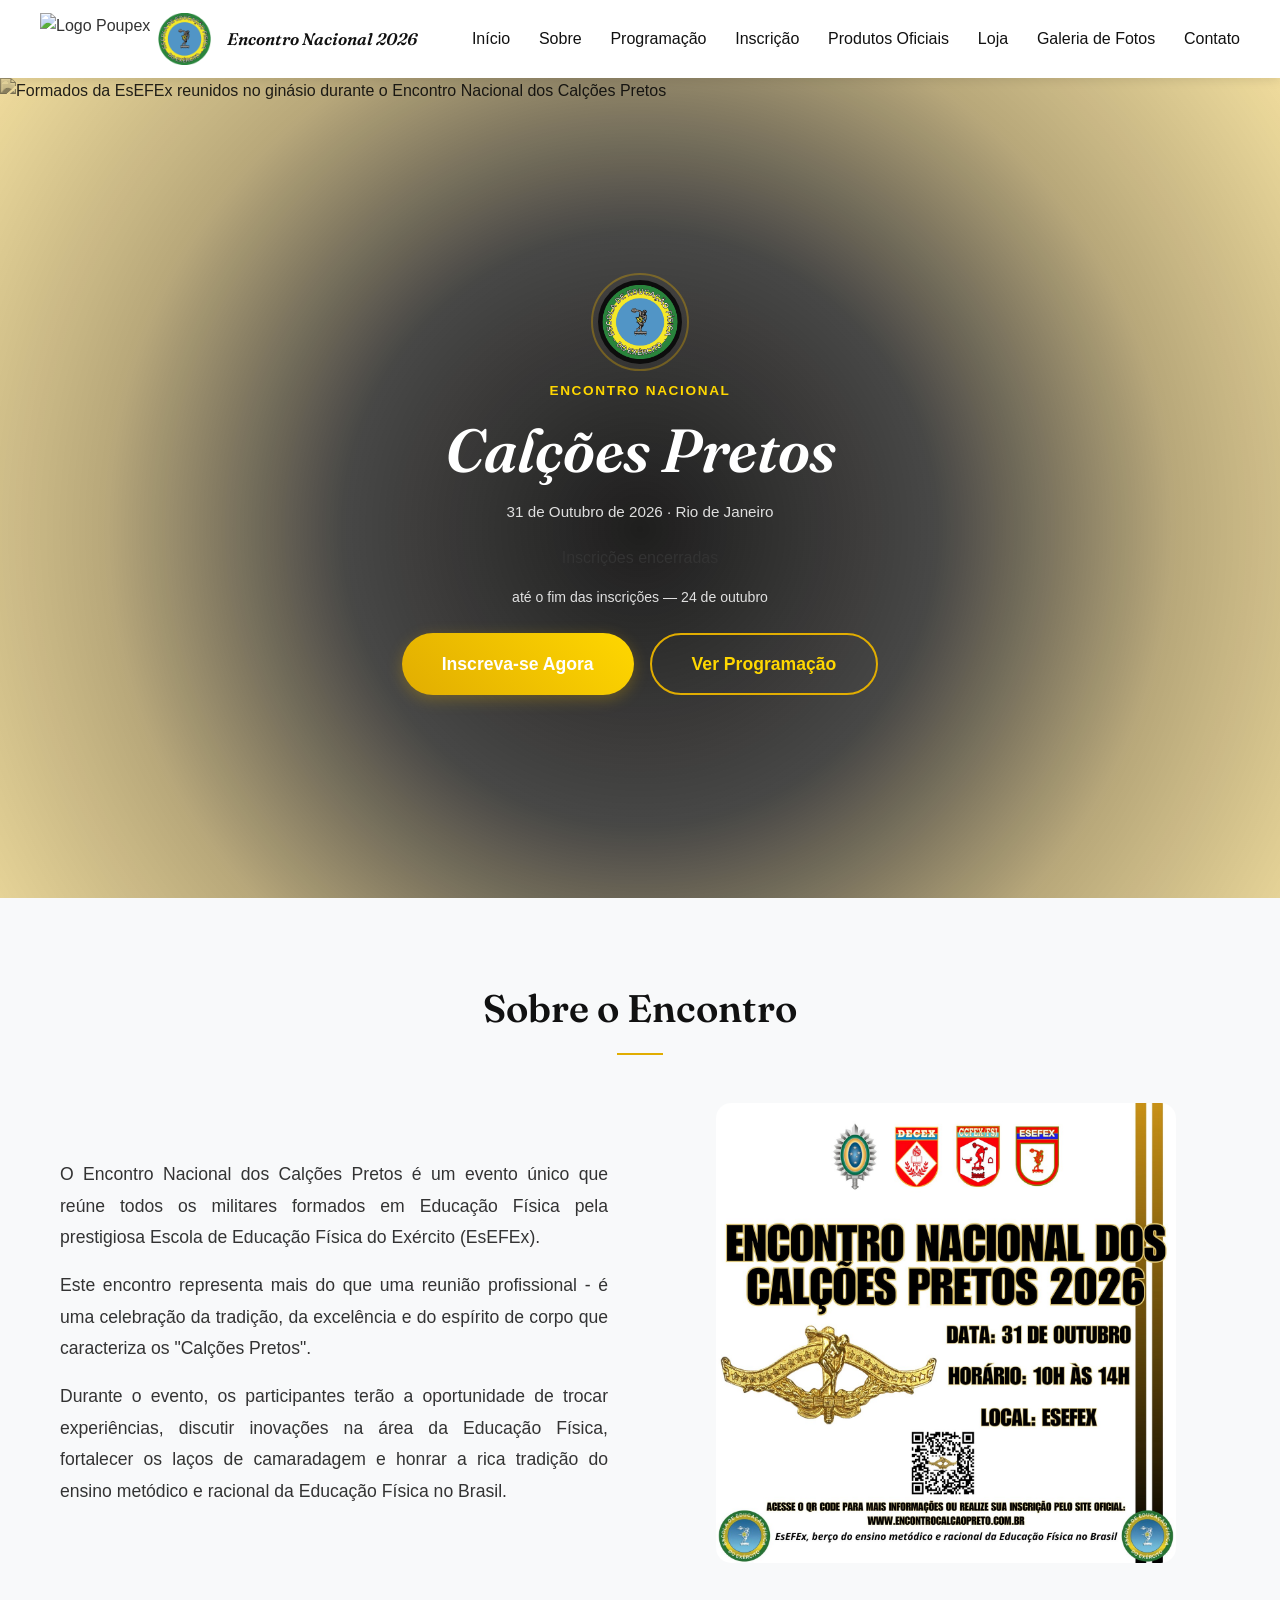
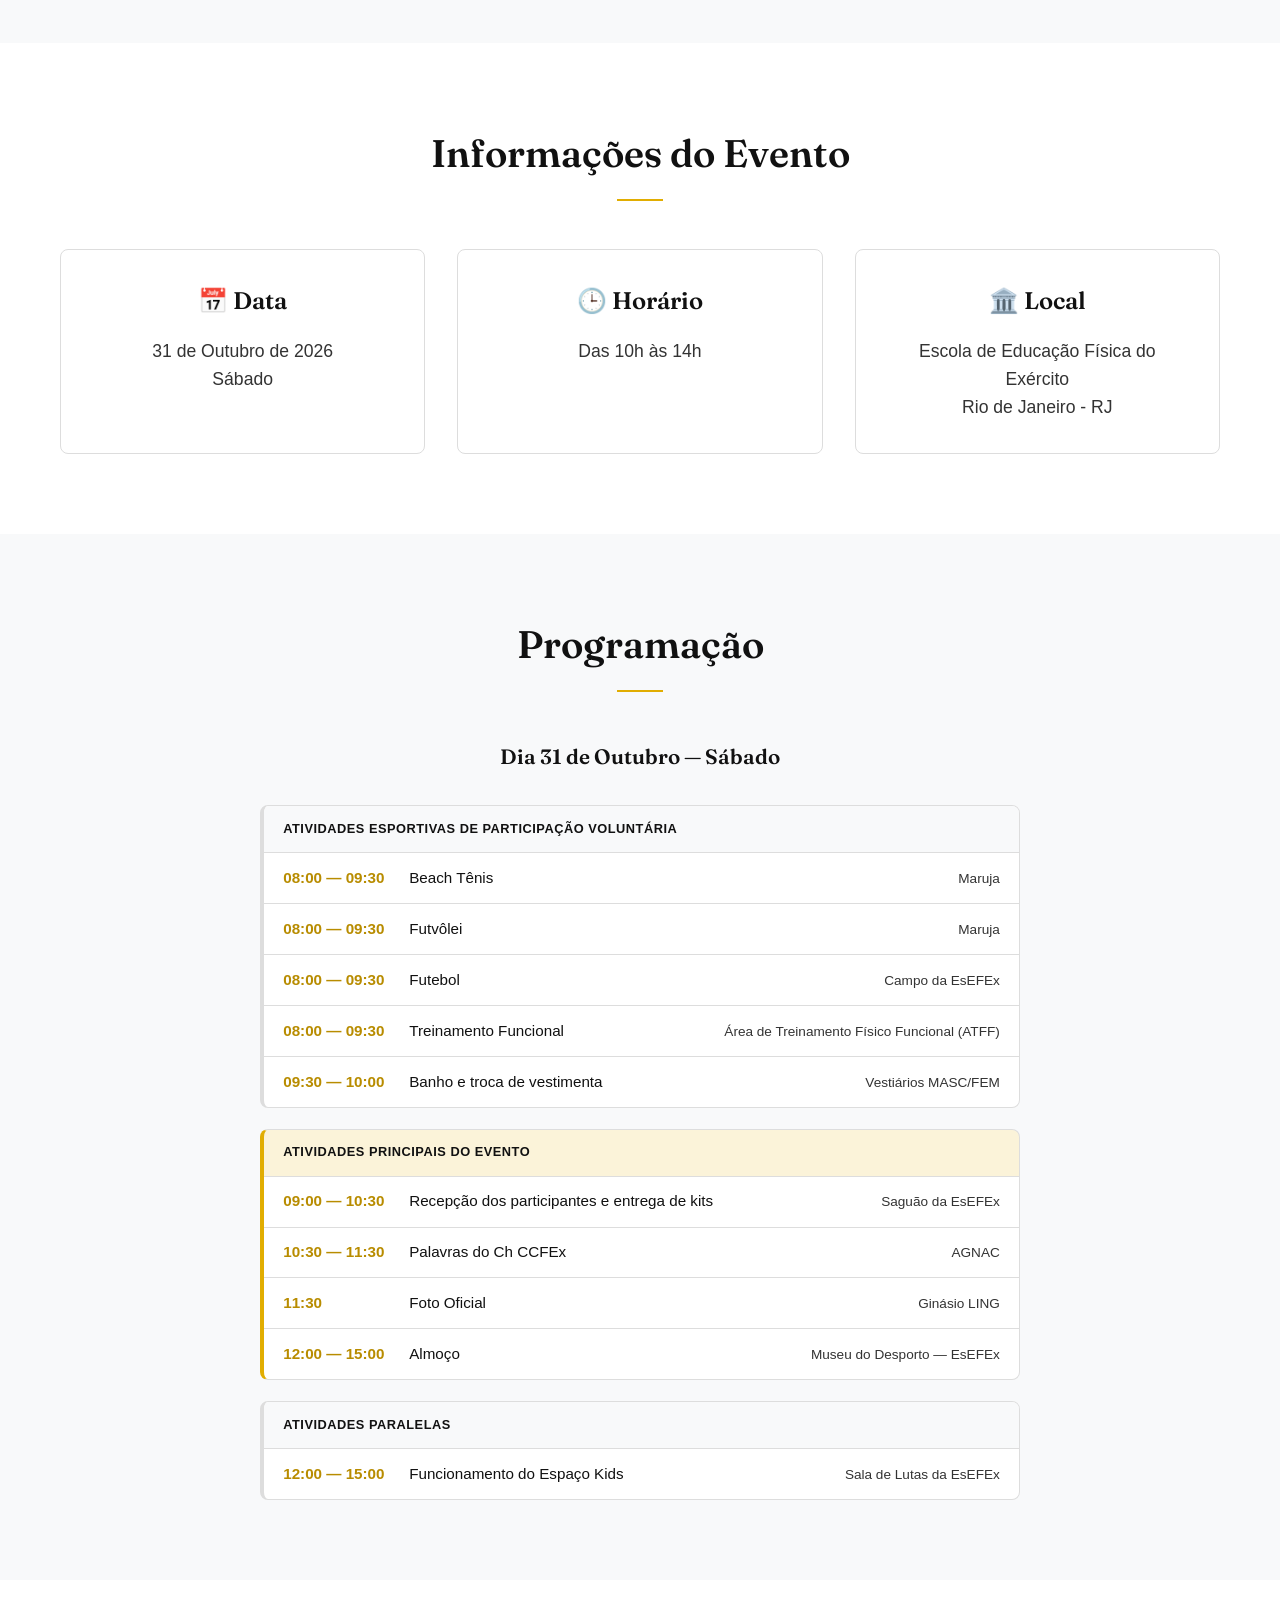
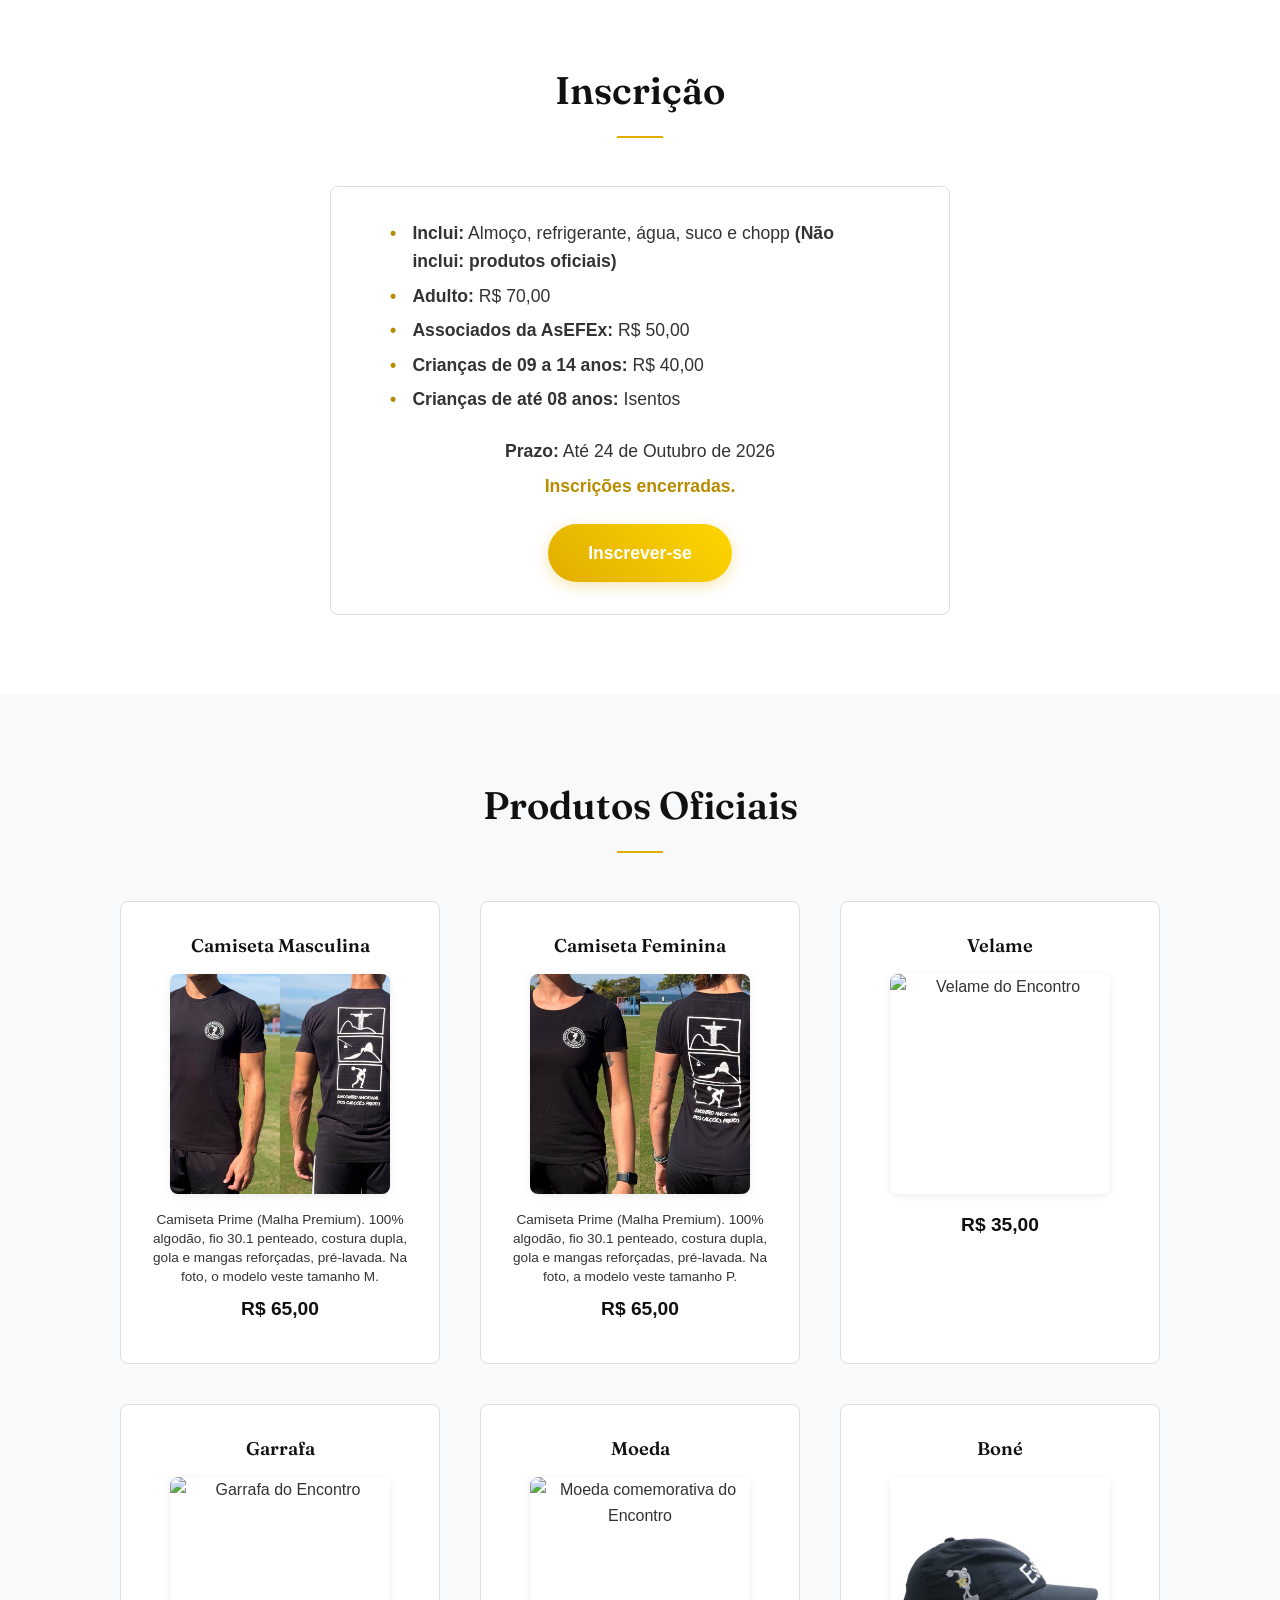
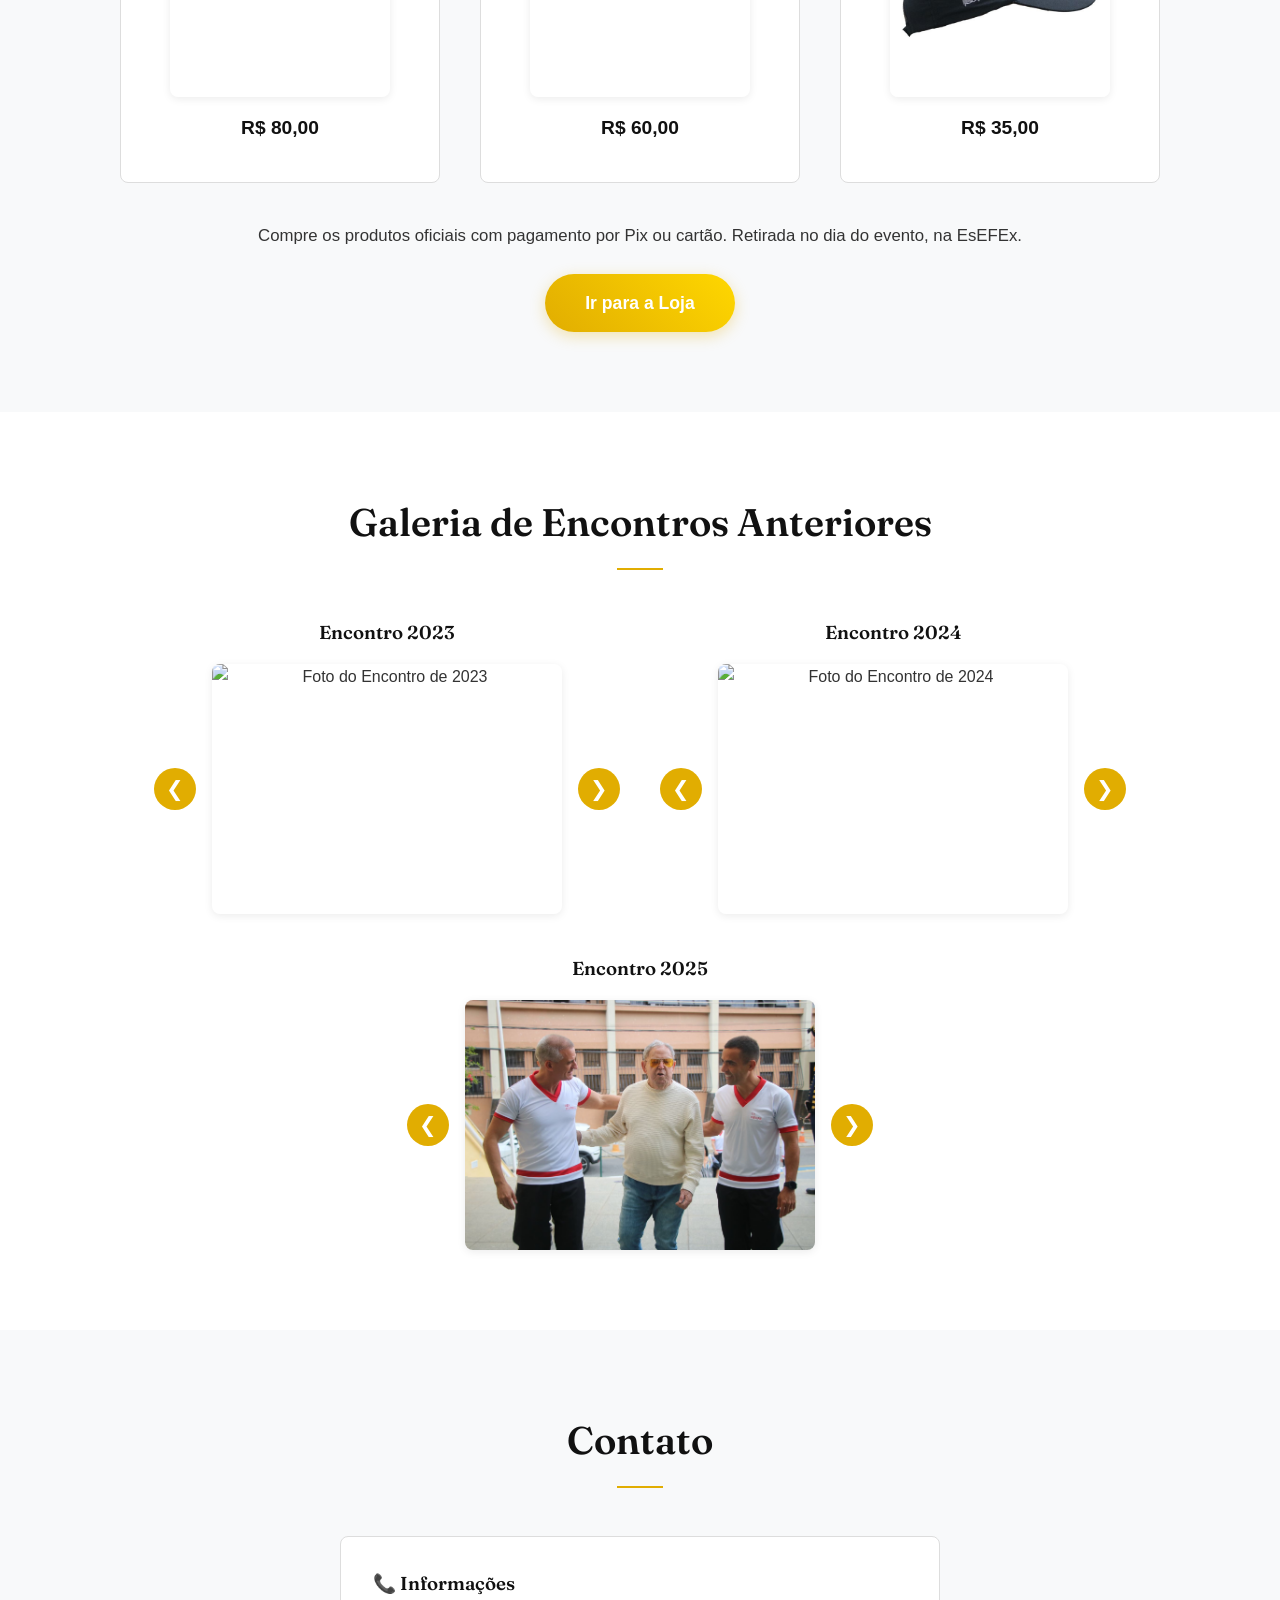
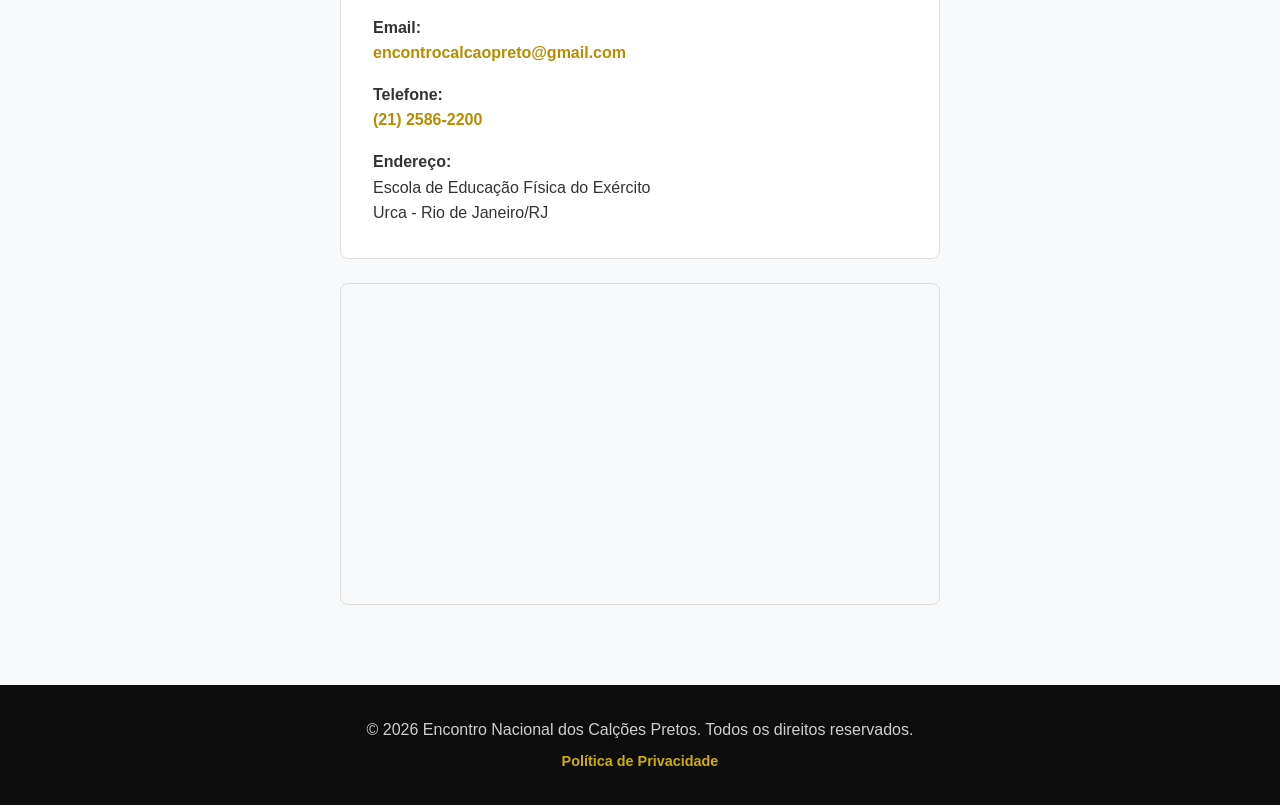
==== commit 94323af8: "Programacao: recepcao 09h-10h30, almoco e Espaco Kids 12h-15h Co-Authored-By: Claude Sonnet 5.5 <nor" ====
--- a/index.html
+++ b/index.html
@@ -214,7 +214,7 @@
                     <div class="program-group program-group--destaque">
                         <h4 class="program-group__title">Atividades Principais do Evento</h4>
                         <div class="program-row">
-                            <span class="program-row__time">10:00 — 10:30</span>
+                            <span class="program-row__time">09:00 — 10:30</span>
                             <span class="program-row__activity">Recepção dos participantes e entrega de kits</span>
                             <span class="program-row__local">Saguão da EsEFEx</span>
                         </div>
@@ -229,7 +229,7 @@
                             <span class="program-row__local">Ginásio LING</span>
                         </div>
                         <div class="program-row">
-                            <span class="program-row__time">12:00 — 14:00</span>
+                            <span class="program-row__time">12:00 — 15:00</span>
                             <span class="program-row__activity">Almoço</span>
                             <span class="program-row__local">Museu do Desporto — EsEFEx</span>
                         </div>
@@ -238,7 +238,7 @@
                     <div class="program-group">
                         <h4 class="program-group__title">Atividades Paralelas</h4>
                         <div class="program-row">
-                            <span class="program-row__time">10:00 — 14:00</span>
+                            <span class="program-row__time">12:00 — 15:00</span>
                             <span class="program-row__activity">Funcionamento do Espaço Kids</span>
                             <span class="program-row__local">Sala de Lutas da EsEFEx</span>
                         </div>
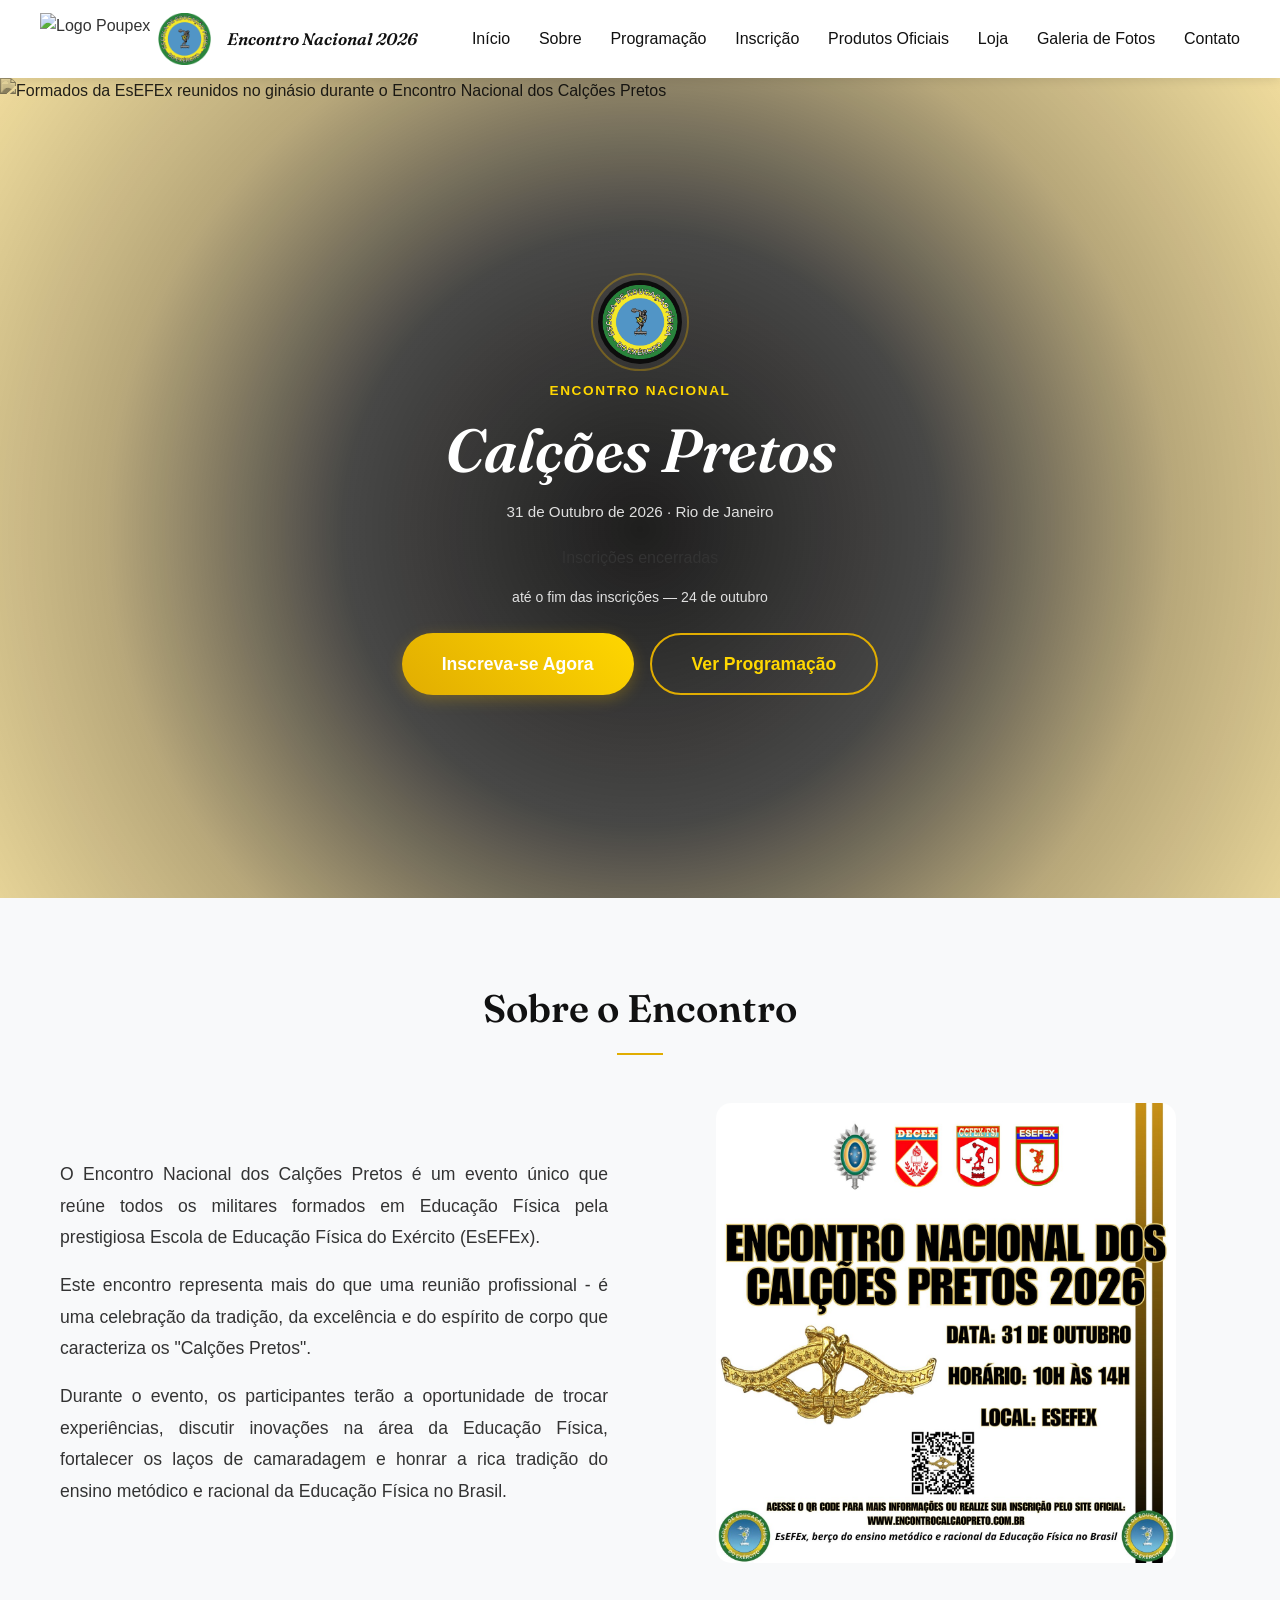
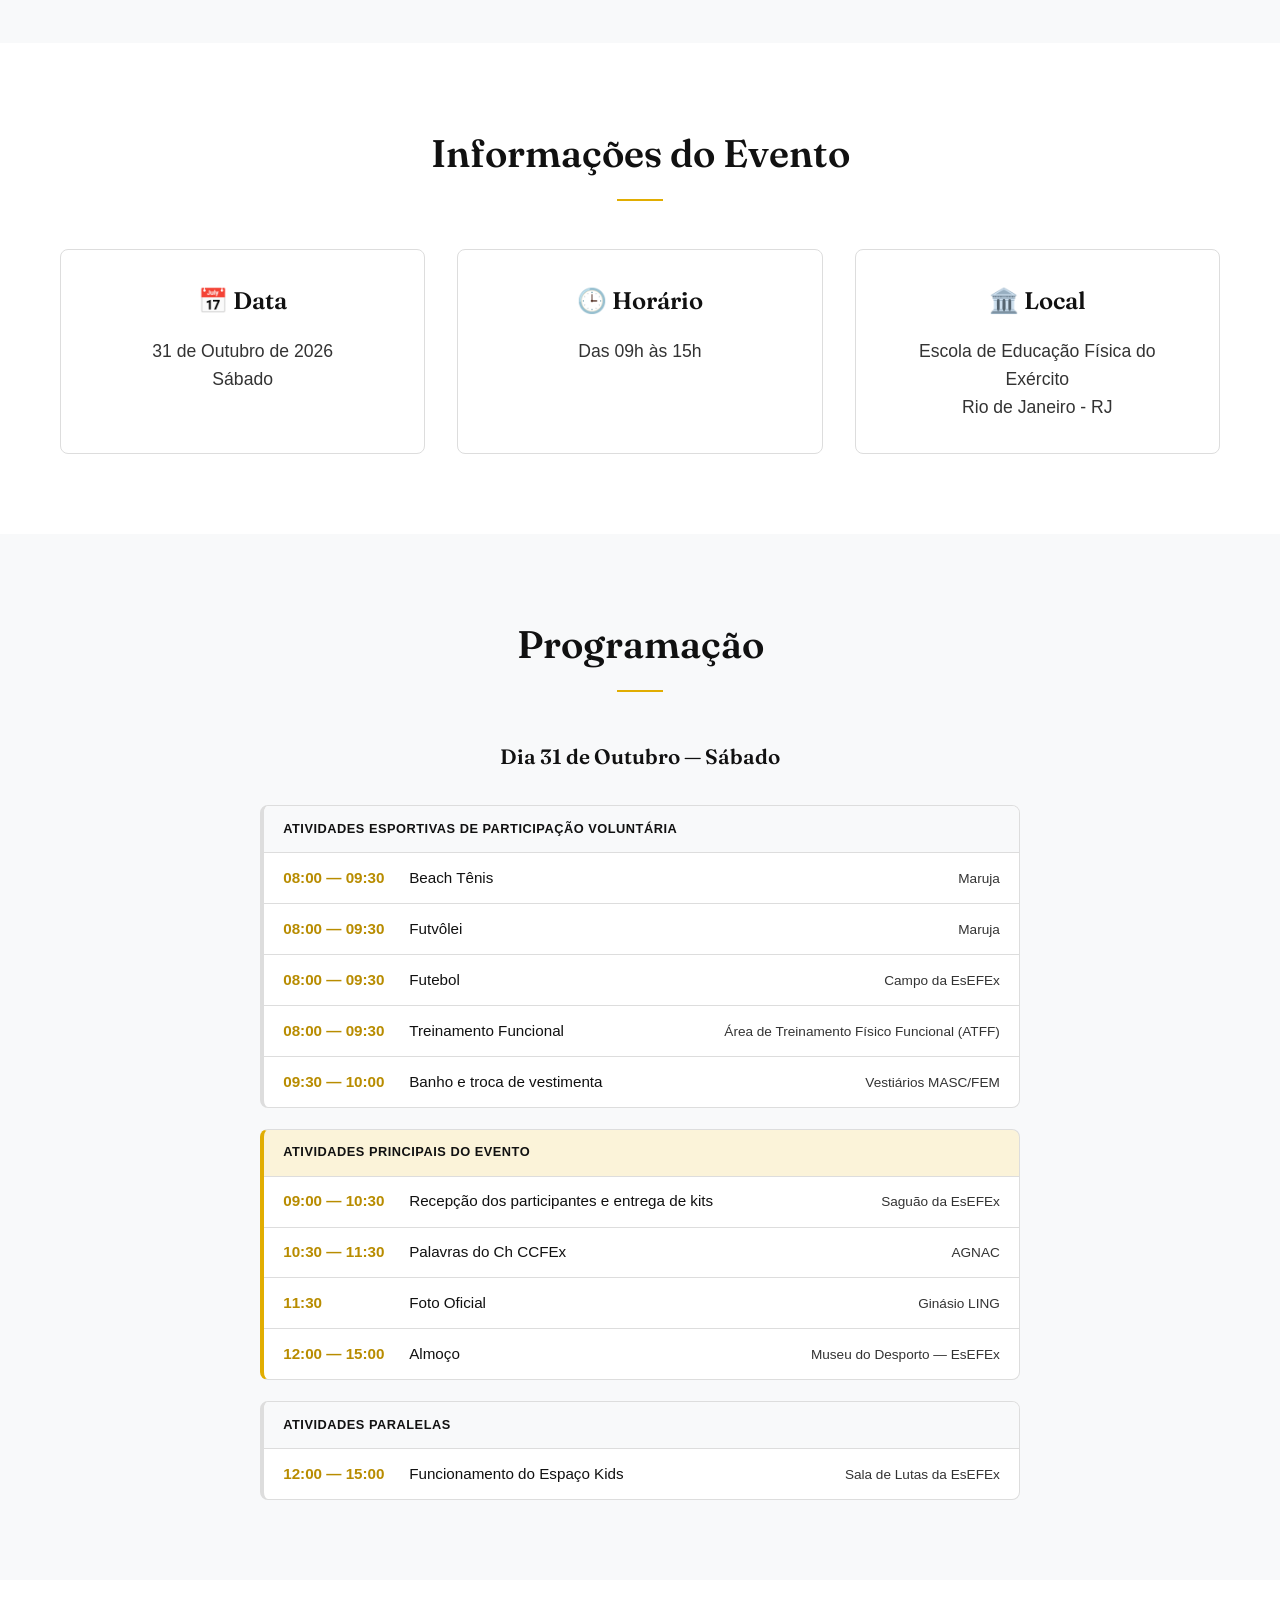
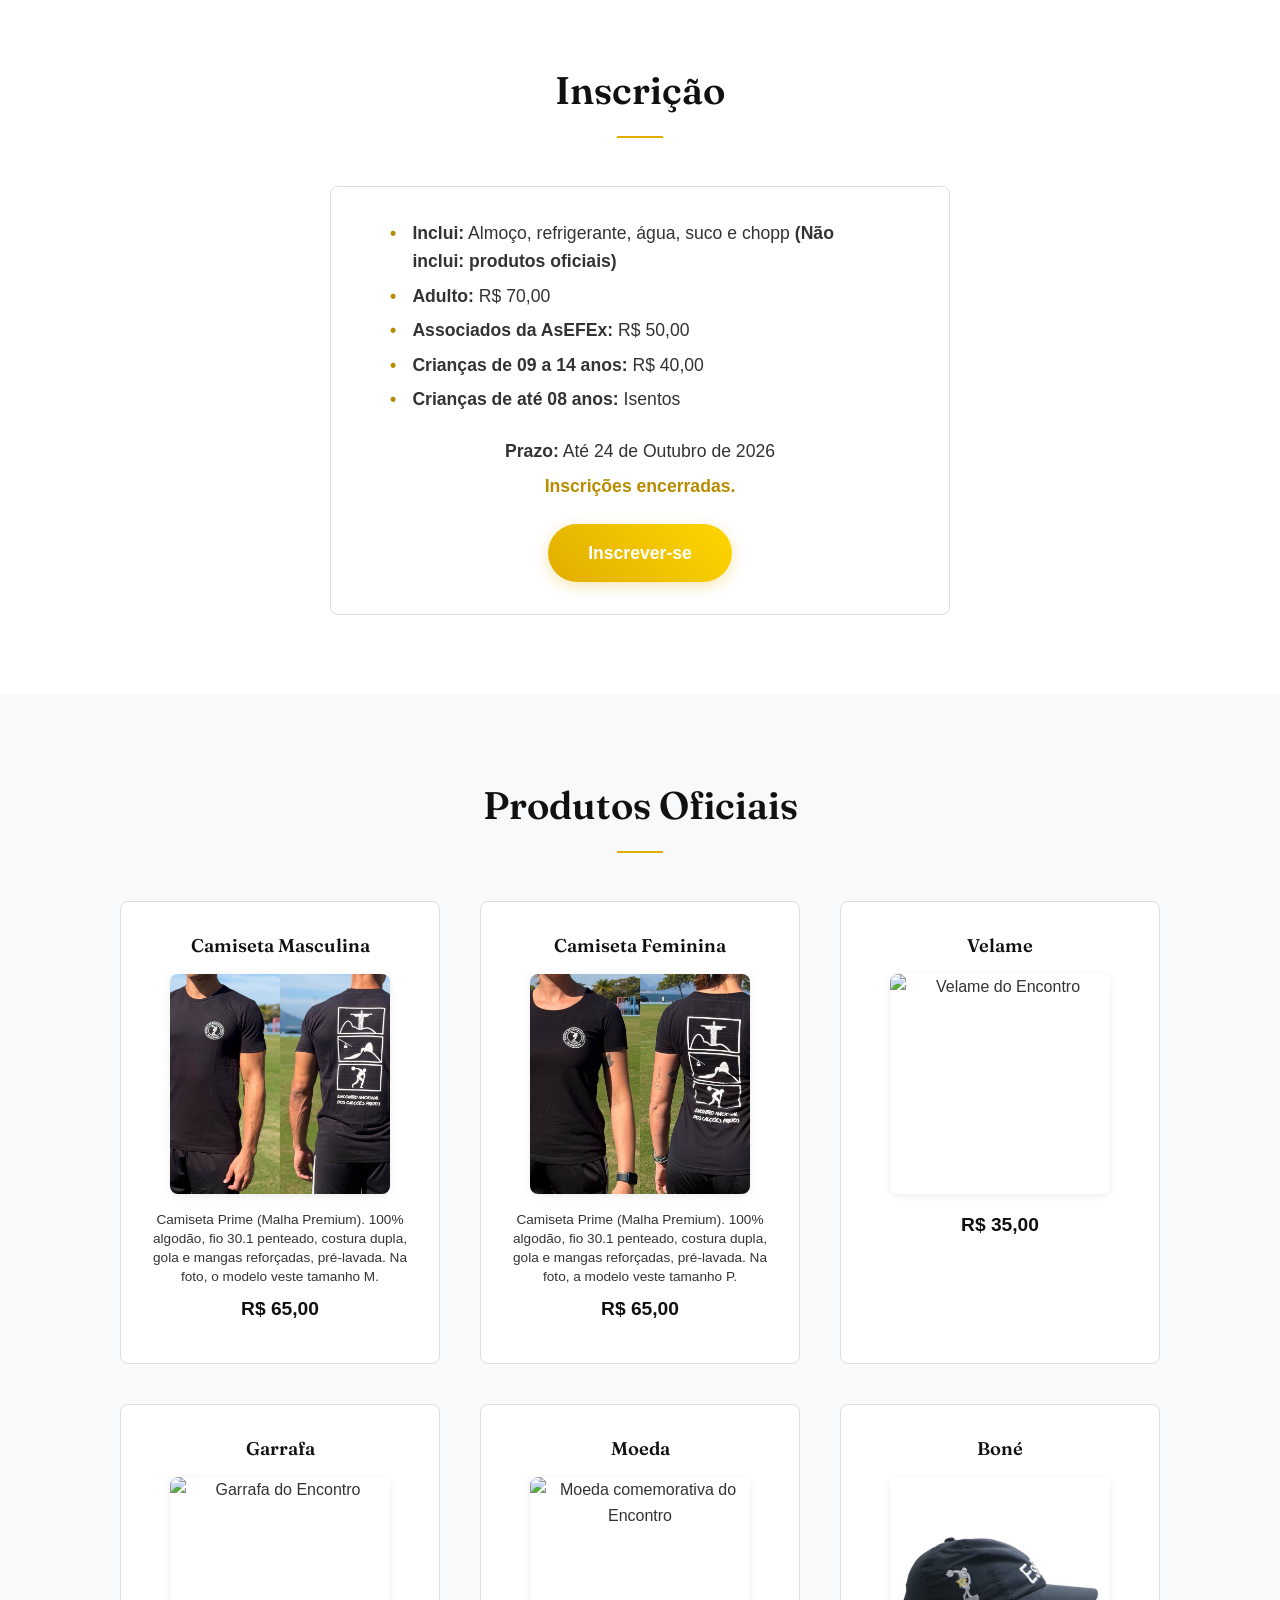
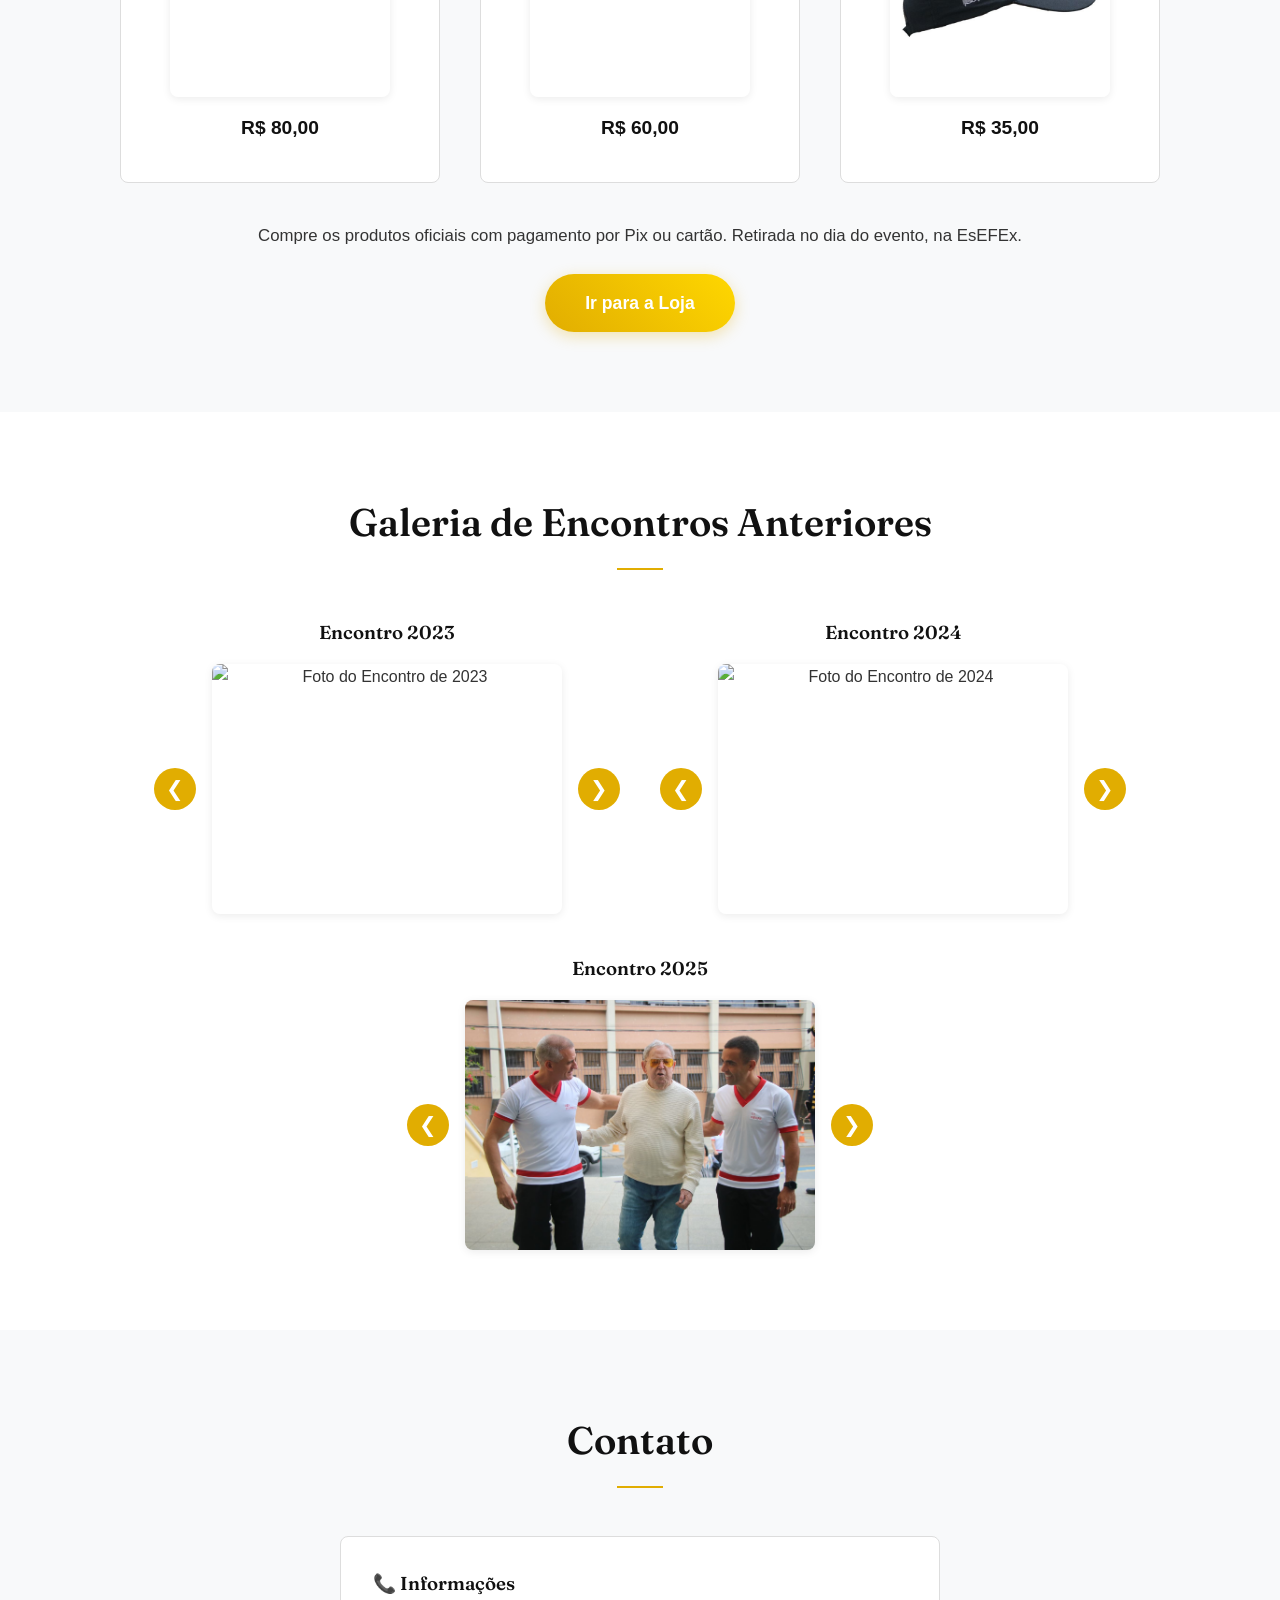
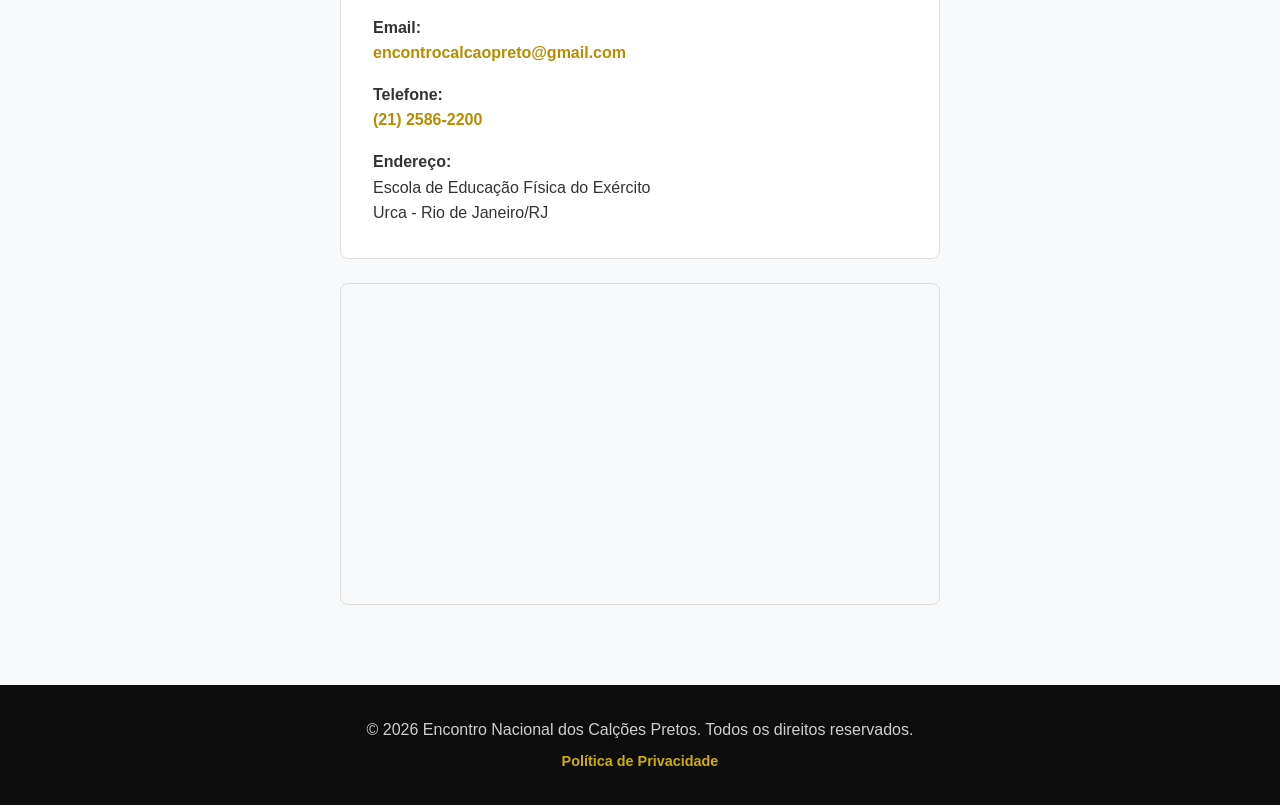
==== commit 22c19fea: "Horario do evento: 9h as 15h (card, schema.org e email) Co-Authored-By: Claude Sonnet 5.5 <noreply@a" ====
--- a/index.html
+++ b/index.html
@@ -31,8 +31,8 @@
       "@type": "Event",
       "name": "Encontro Nacional dos Calções Pretos 2026",
       "description": "Reunião dos militares formados em Educação Física pela Escola de Educação Física do Exército (EsEFEx).",
-      "startDate": "2026-10-31T10:00:00-03:00",
-      "endDate": "2026-10-31T14:00:00-03:00",
+      "startDate": "2026-10-31T09:00:00-03:00",
+      "endDate": "2026-10-31T15:00:00-03:00",
       "eventStatus": "https://schema.org/EventScheduled",
       "eventAttendanceMode": "https://schema.org/OfflineEventAttendanceMode",
       "location": {
@@ -165,7 +165,7 @@
                     </div>
                     <div class="info-card">
                         <h3>🕒 Horário</h3>
-                        <p>Das 10h às 14h</p>
+                        <p>Das 09h às 15h</p>
                     </div>
                     <div class="info-card">
                         <h3>🏛️ Local</h3>
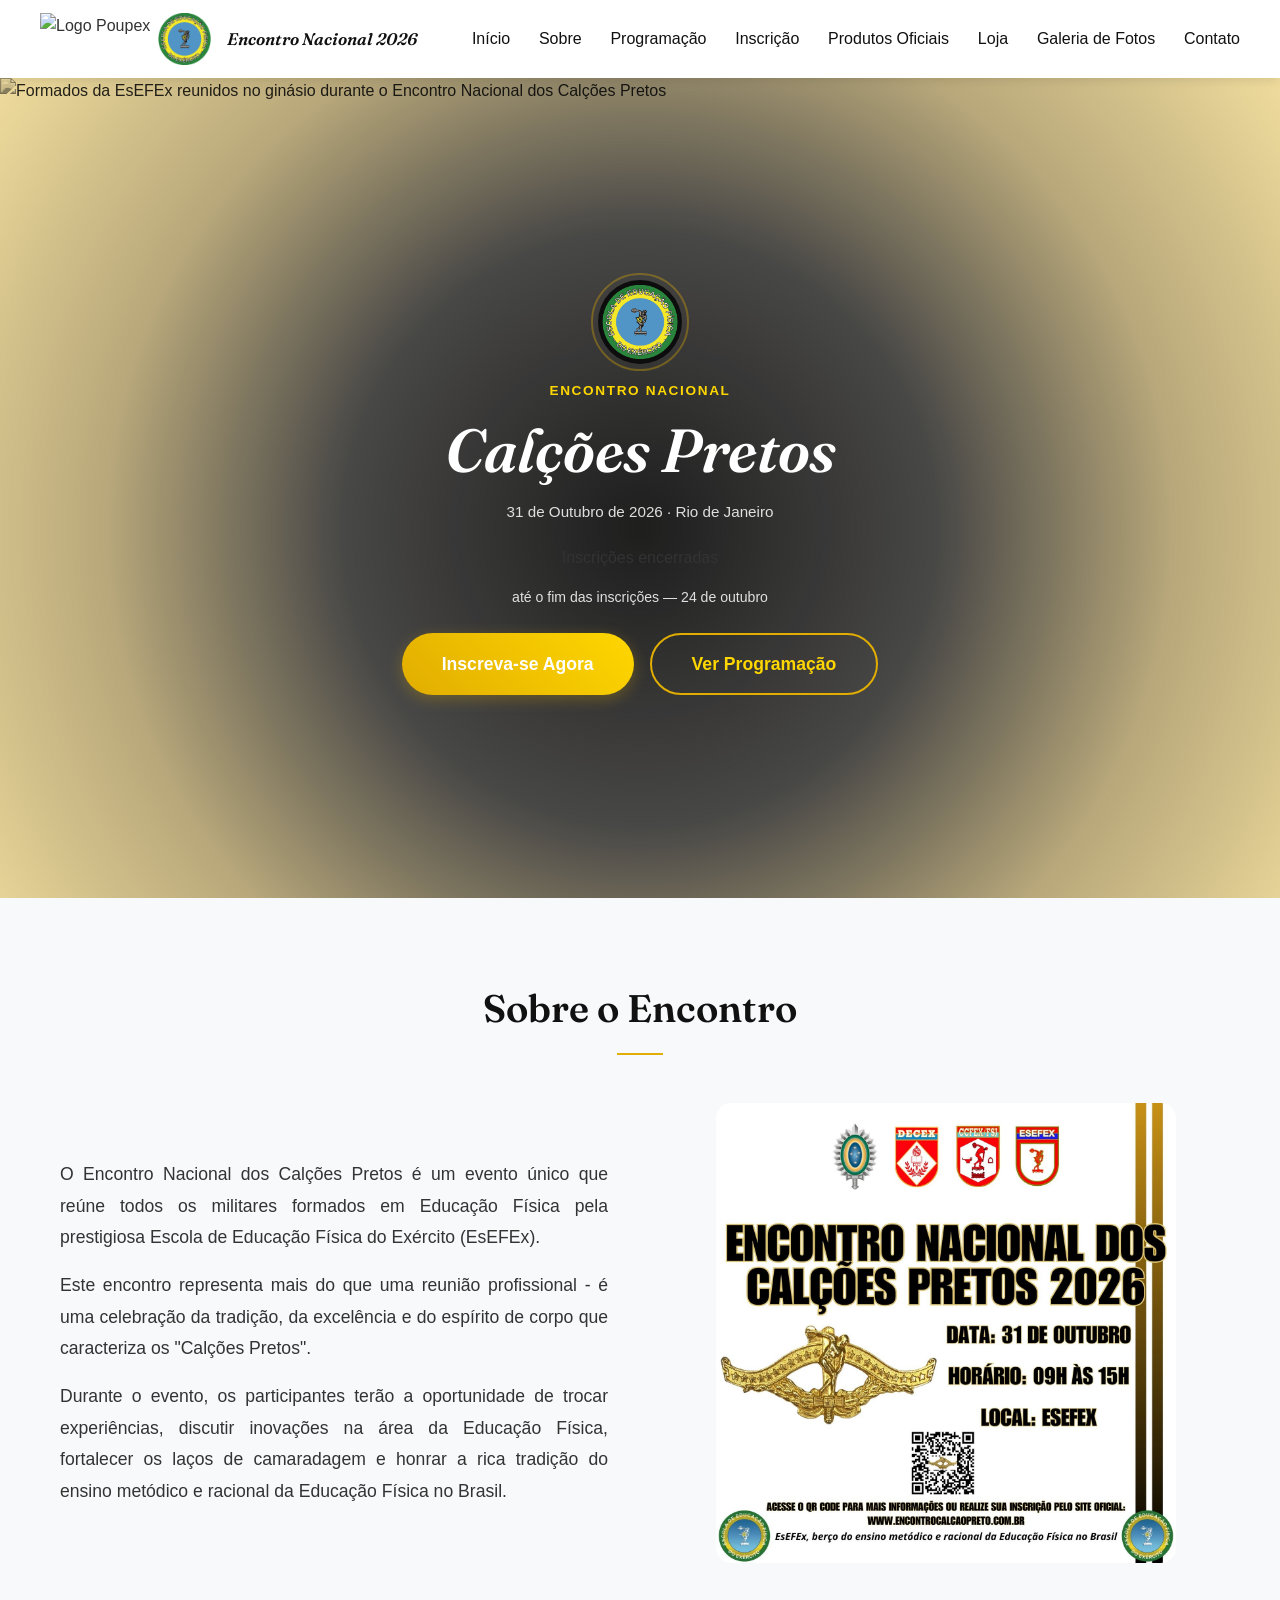
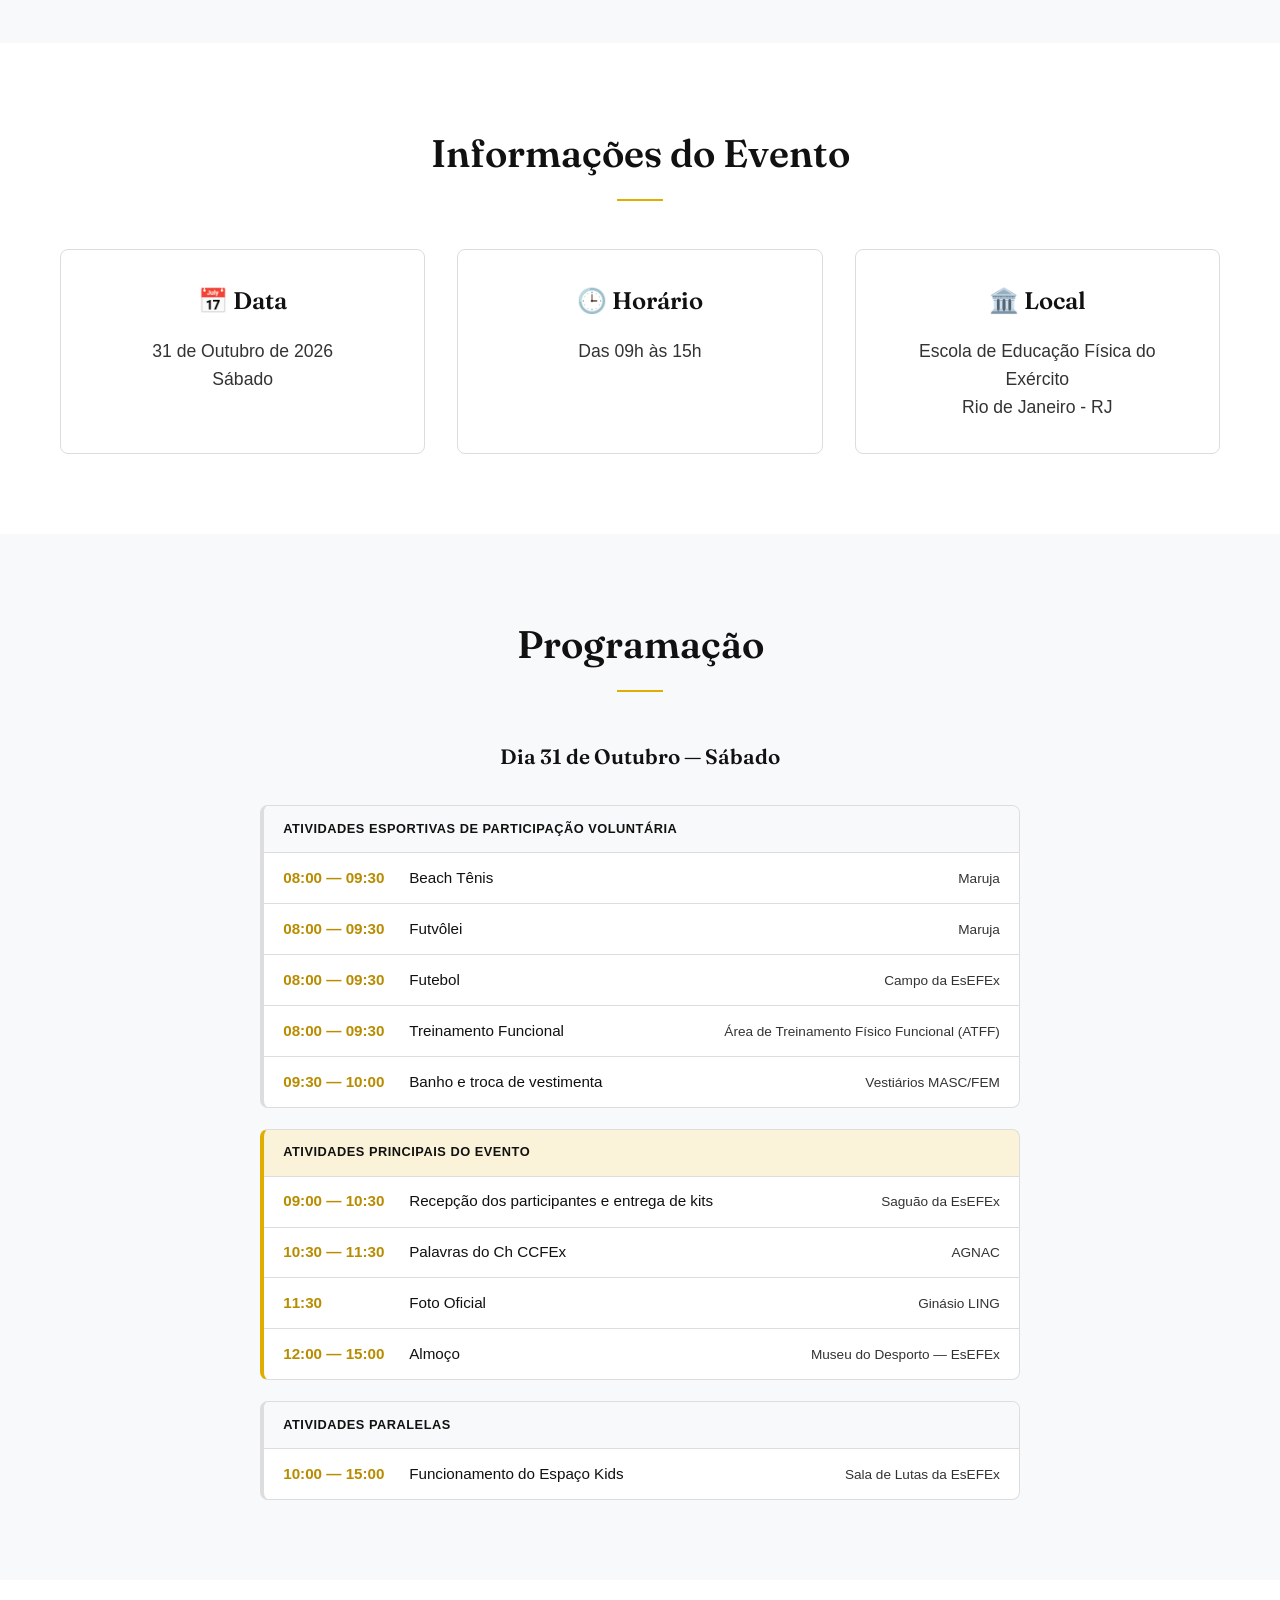
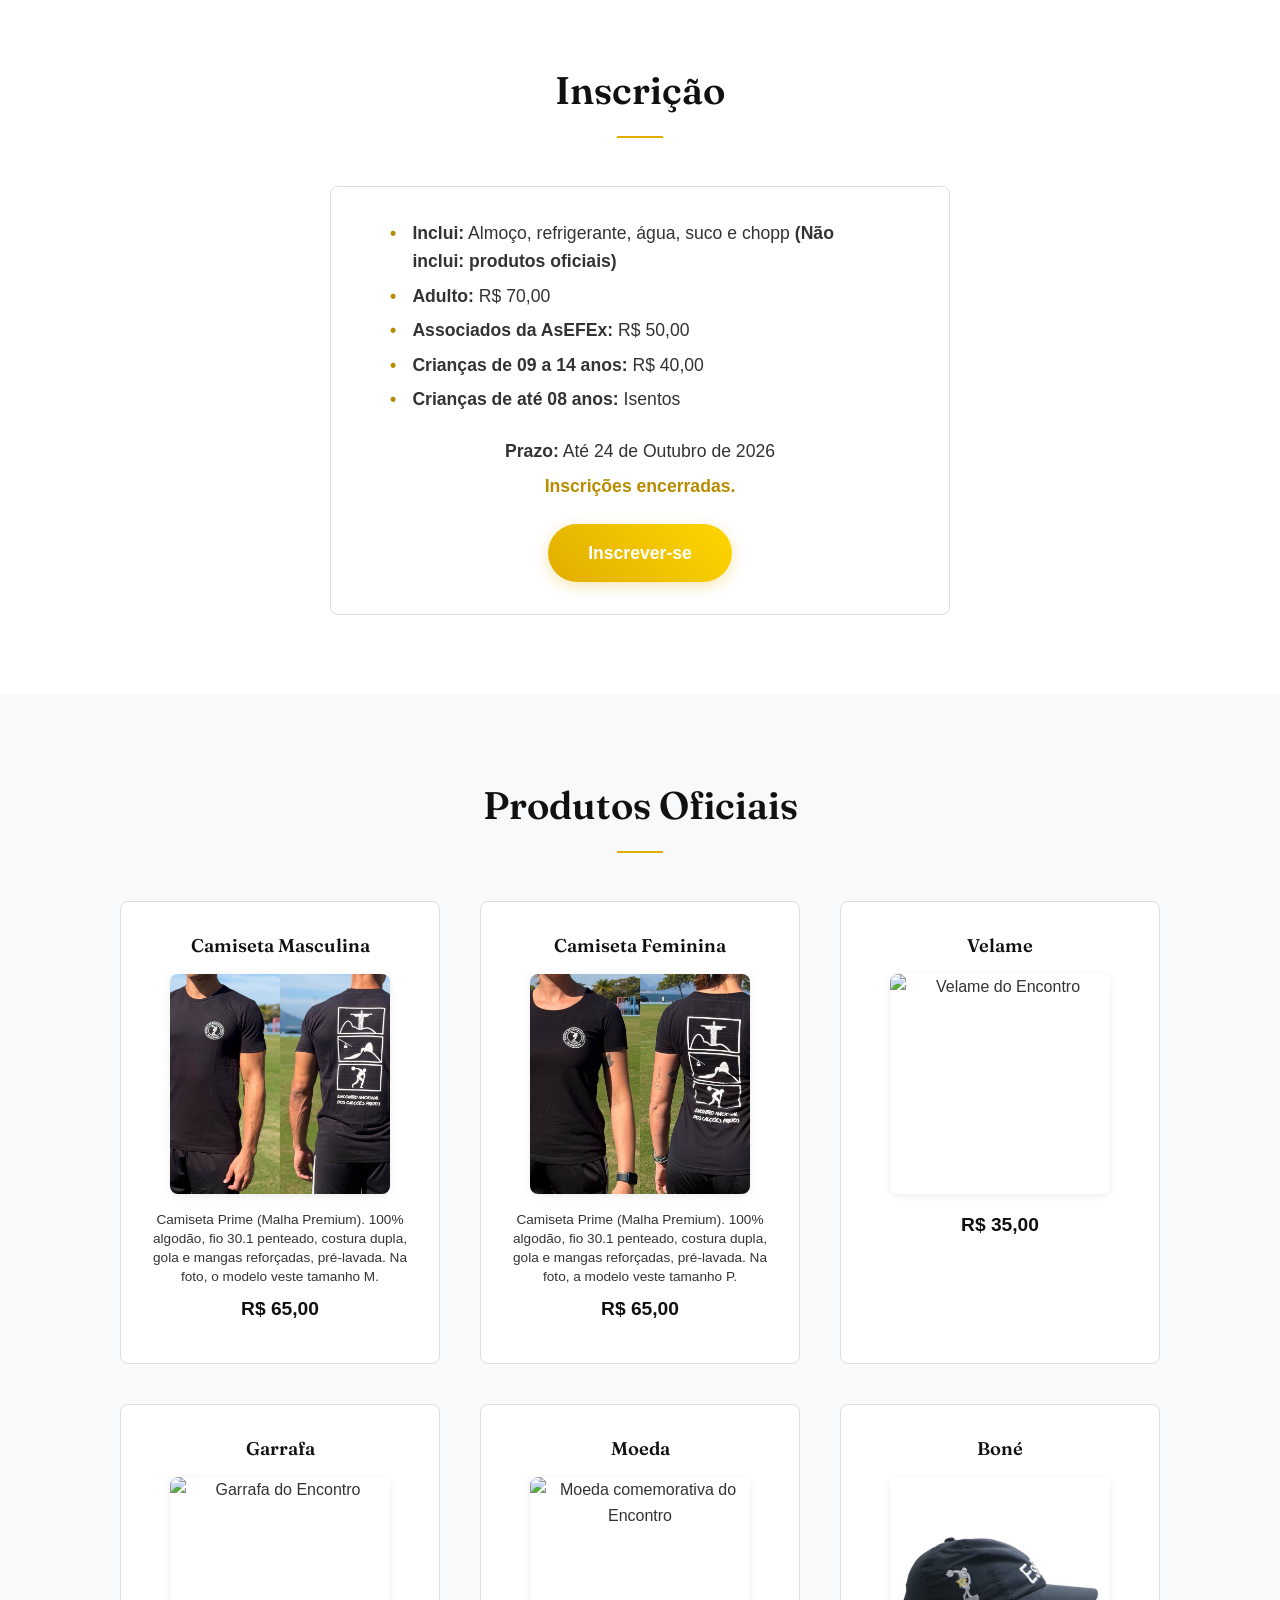
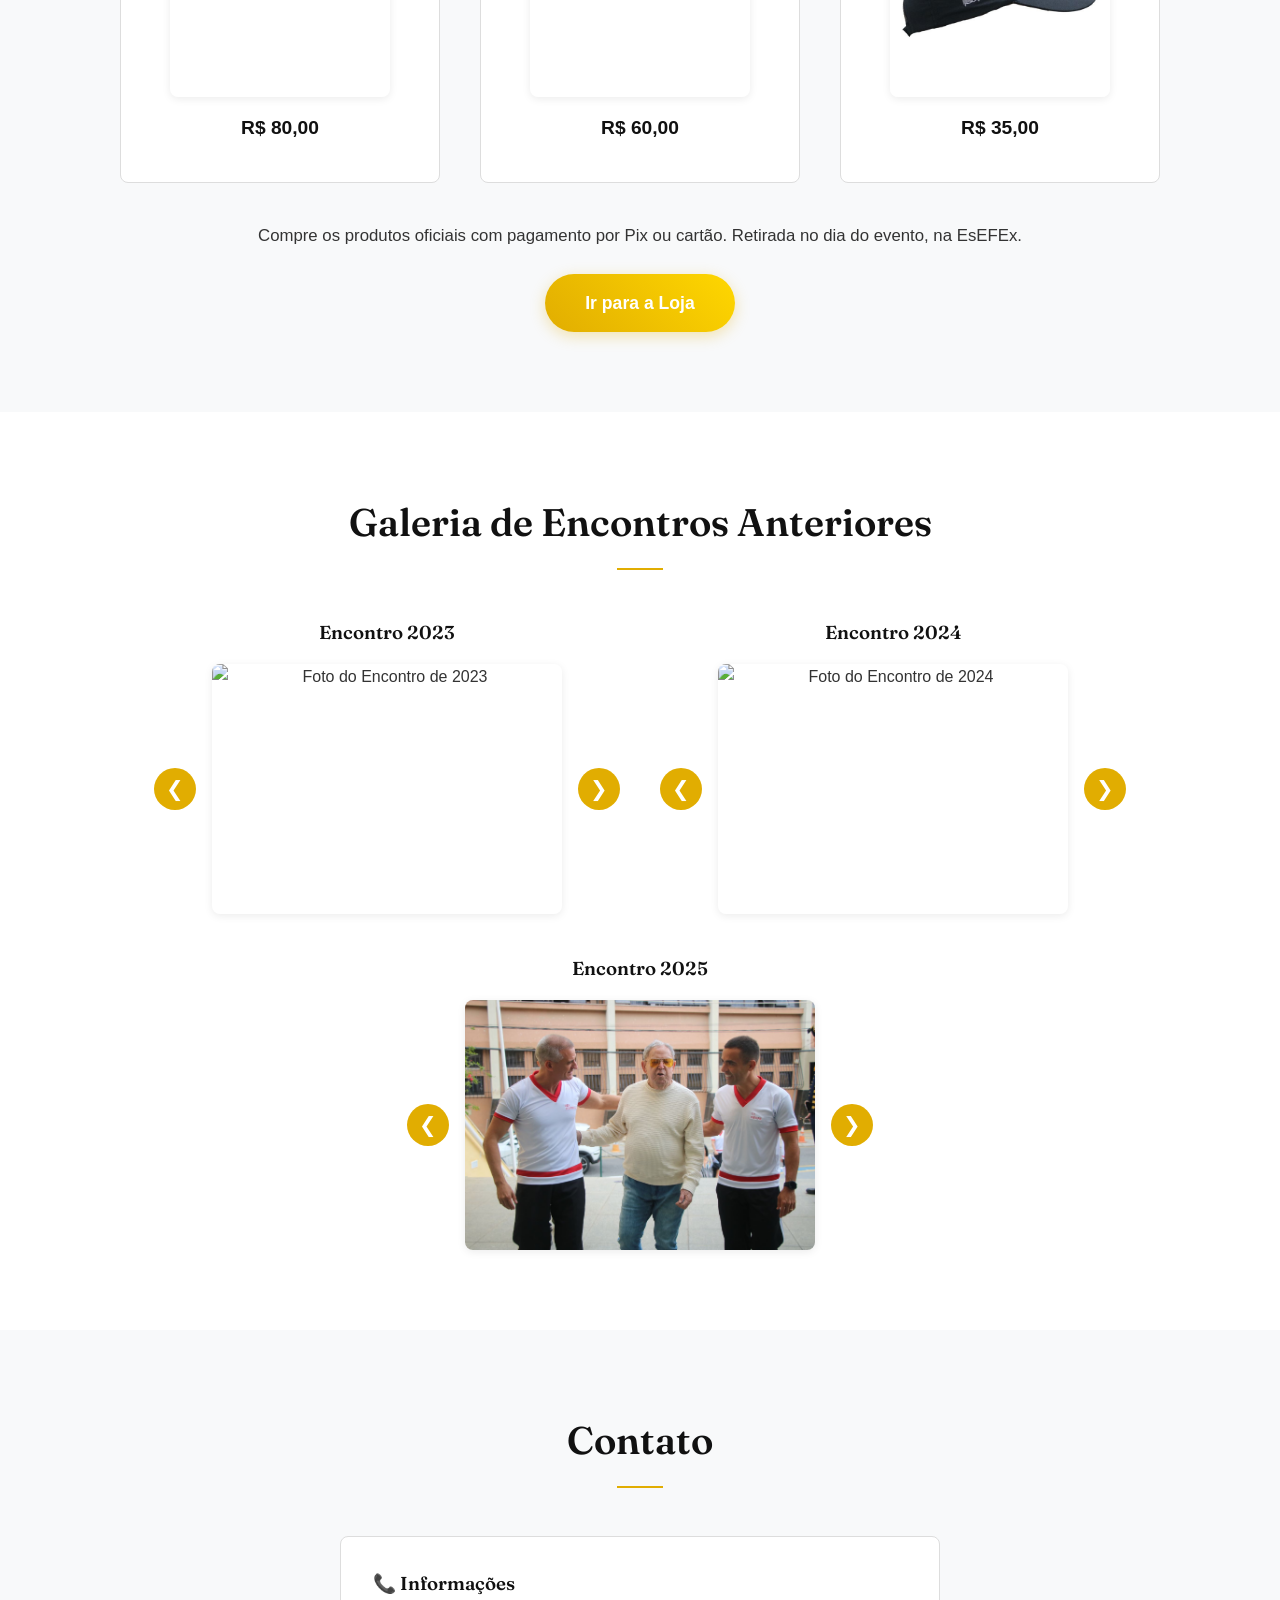
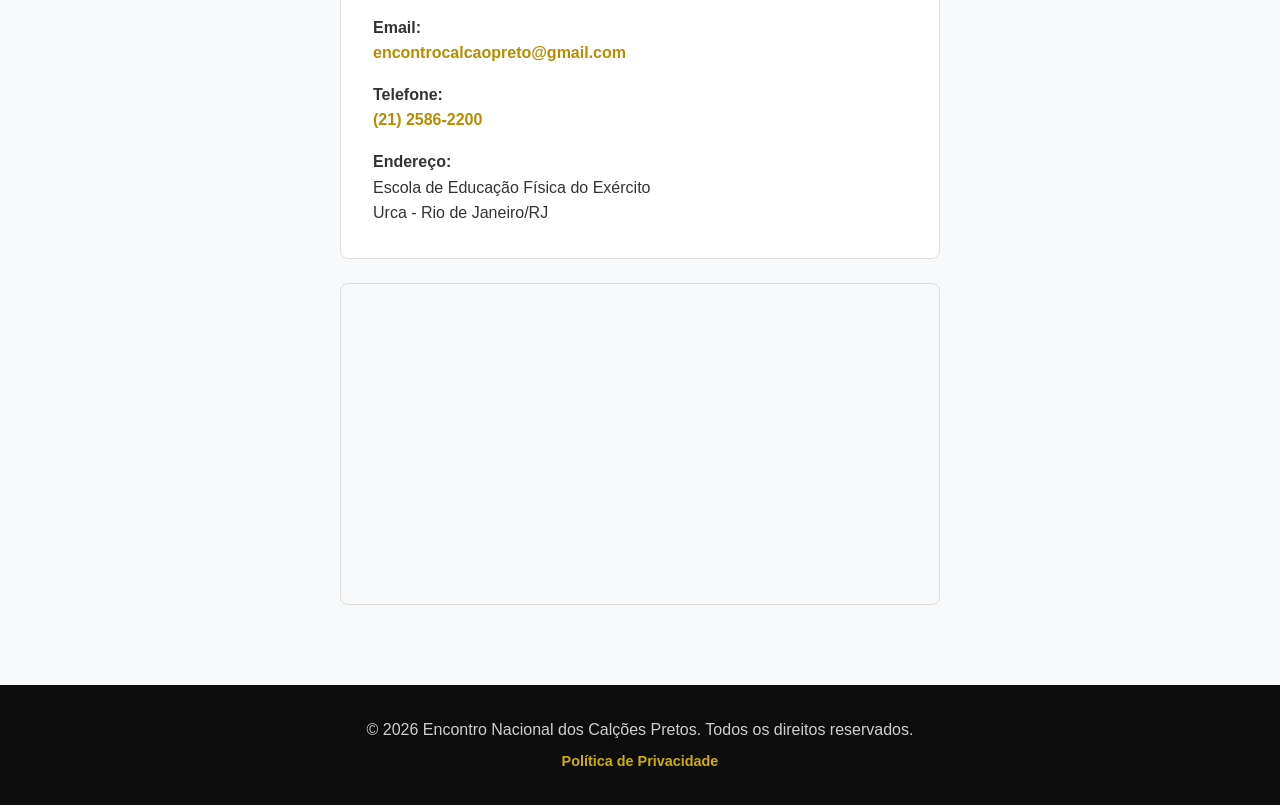
==== commit 888c20bf: "Programacao: Espaco Kids das 10h as 15h Co-Authored-By: Claude Sonnet 5.5 <noreply@anthropic.com>" ====
--- a/index.html
+++ b/index.html
@@ -238,7 +238,7 @@
                     <div class="program-group">
                         <h4 class="program-group__title">Atividades Paralelas</h4>
                         <div class="program-row">
-                            <span class="program-row__time">12:00 — 15:00</span>
+                            <span class="program-row__time">10:00 — 15:00</span>
                             <span class="program-row__activity">Funcionamento do Espaço Kids</span>
                             <span class="program-row__local">Sala de Lutas da EsEFEx</span>
                         </div>
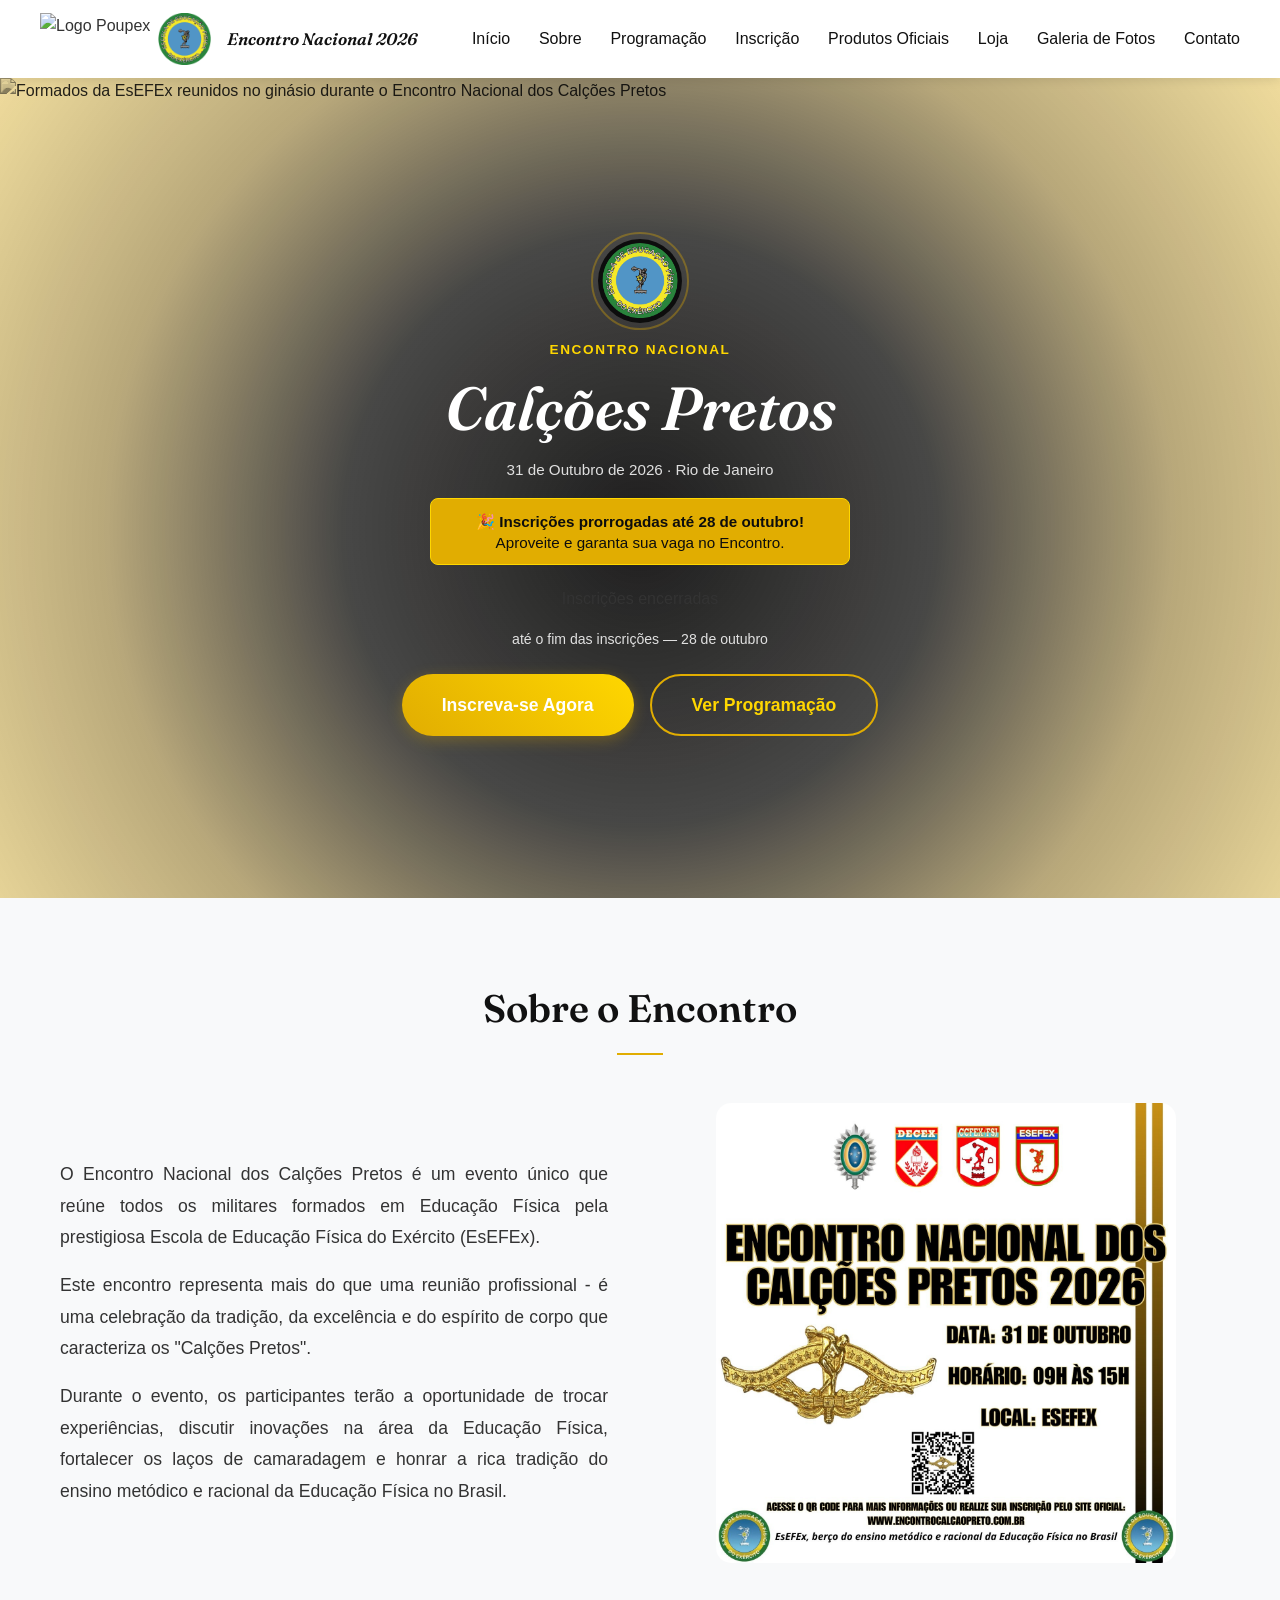
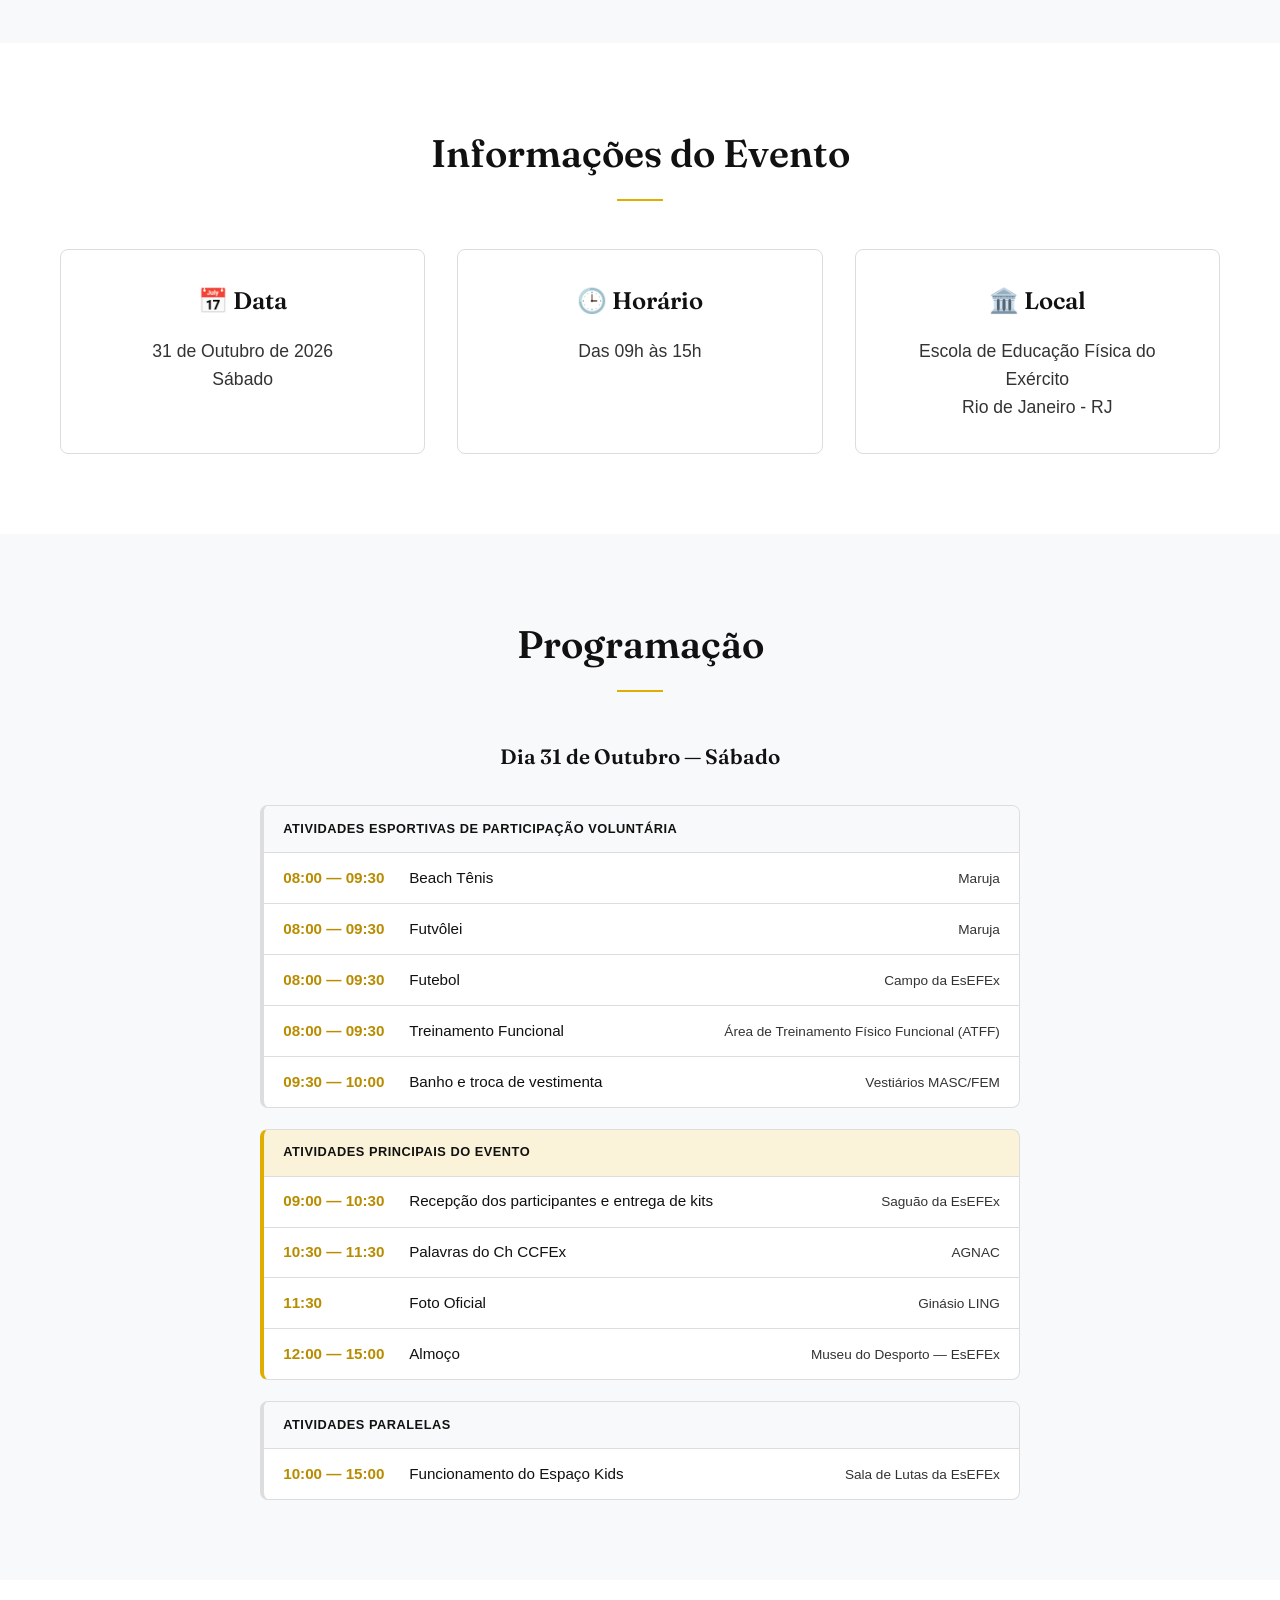
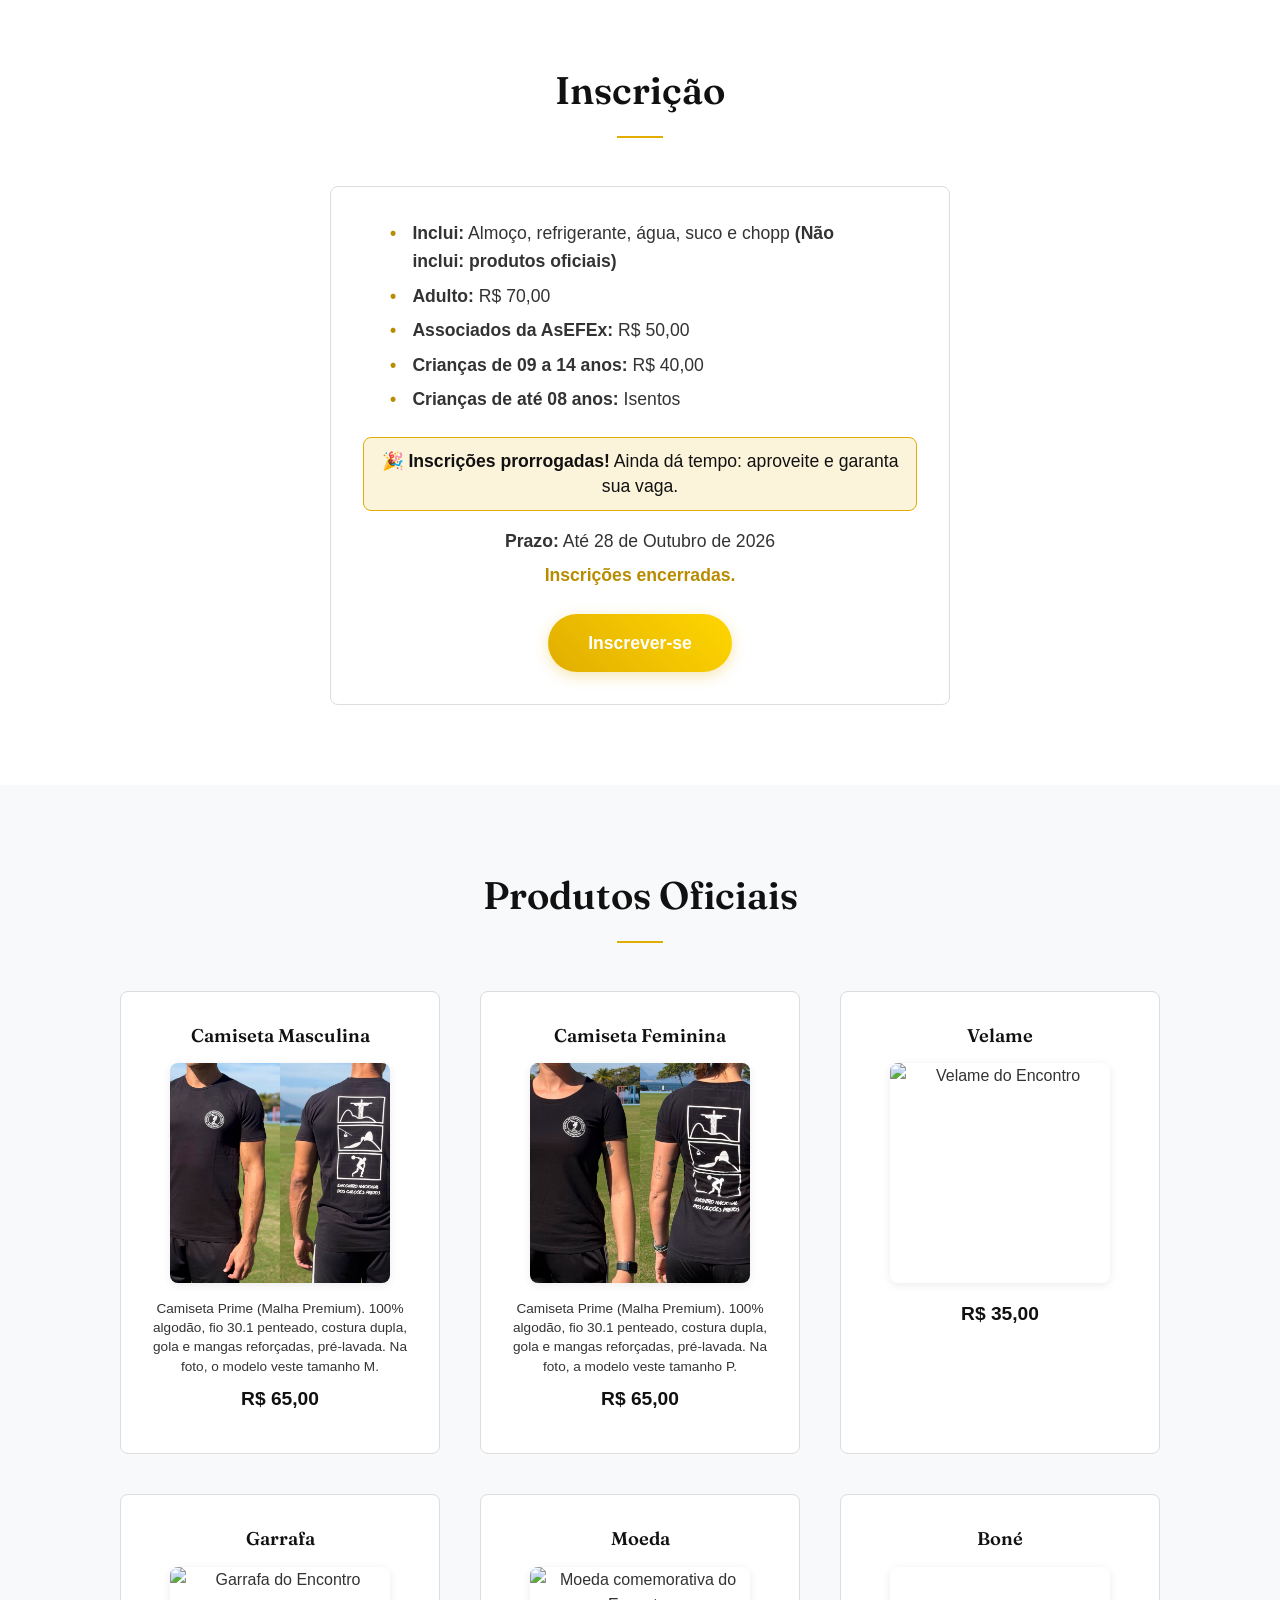
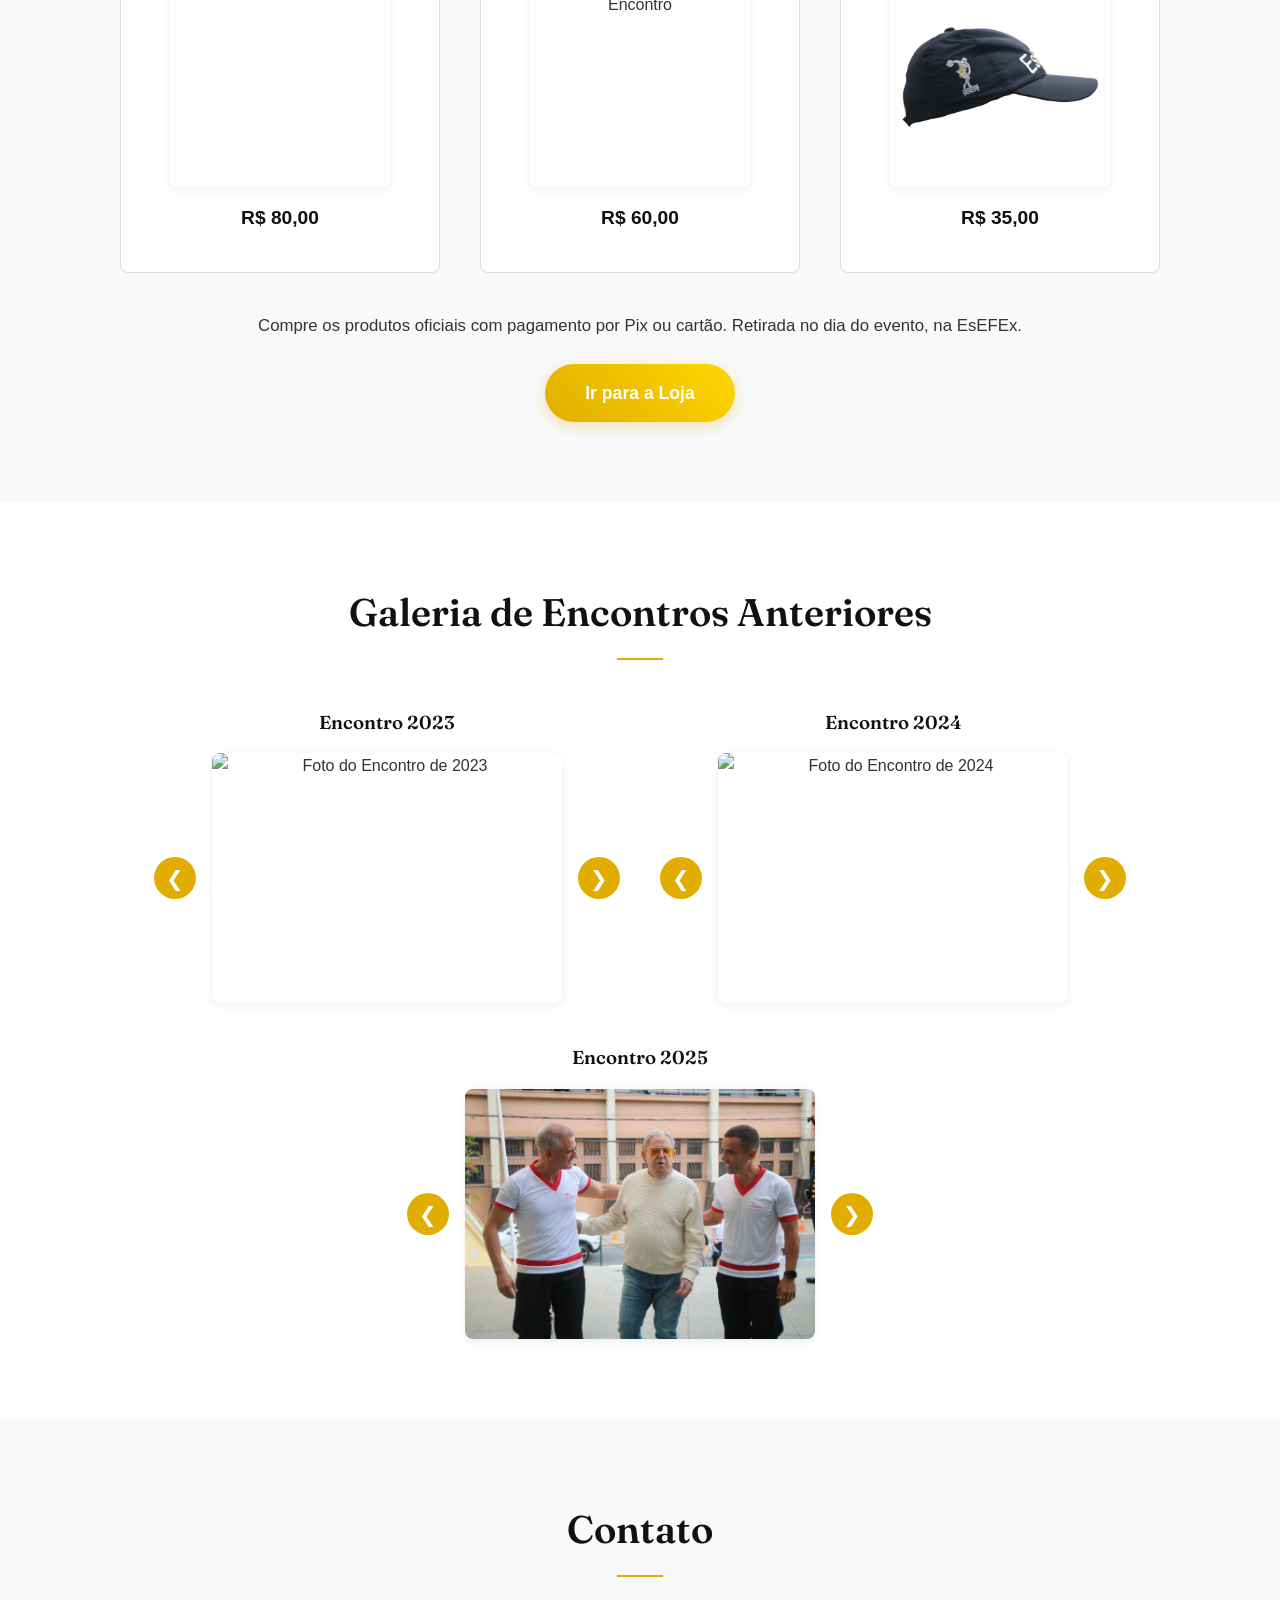
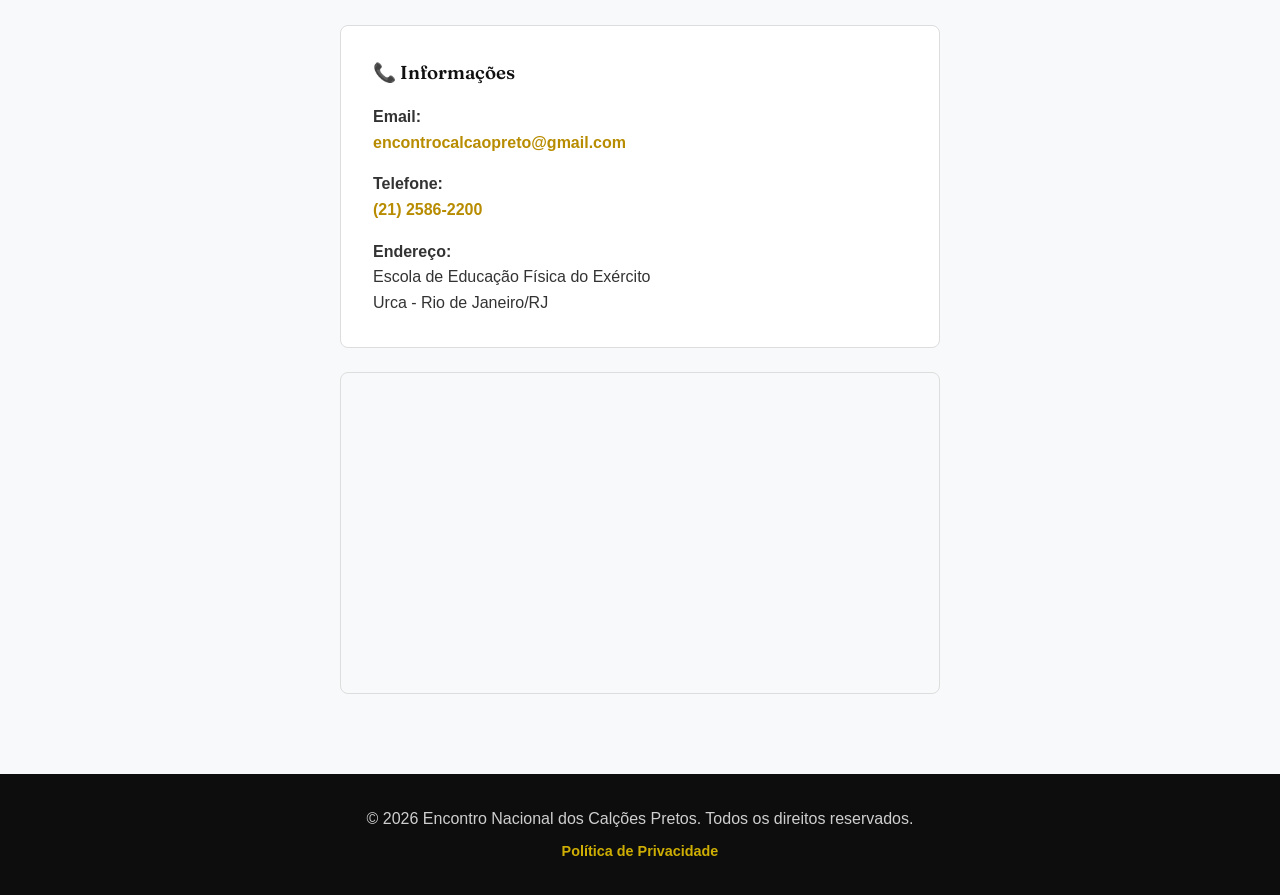
==== commit cde254ef: "Prorrogacao das inscricoes ate 28/10, revelada so depois de 24/10 - Corte real (backend + inscricao." ====
--- a/index.html
+++ b/index.html
@@ -60,7 +60,7 @@
         "highPrice": 70,
         "url": "https://www.encontrocalcaopreto.com.br/inscricao.html",
         "availability": "https://schema.org/InStock",
-        "validThrough": "2026-10-24T23:59:59-03:00"
+        "validThrough": "2026-10-28T23:59:59-03:00"
       }
     }
     </script>
@@ -109,6 +109,8 @@
                 <h1 class="hero__title">Calções Pretos</h1>
                 <p class="hero__meta">31 de Outubro de 2026 · Rio de Janeiro</p>
 
+                <p class="aviso-prorrogacao aviso-prorrogacao--hero" data-prorroga-aviso hidden>🎉 <strong>Inscrições prorrogadas até 28 de outubro!</strong> Aproveite e garanta sua vaga no Encontro.</p>
+
                 <div class="hero__countdown" id="countdown" aria-hidden="true">
                     <div class="countdown__item">
                         <span class="countdown__num" data-cd="dias">00</span>
@@ -127,8 +129,8 @@
                         <span class="countdown__label">s</span>
                     </div>
                 </div>
-                <p class="hero__countdown-caption">até o fim das inscrições — 24 de outubro</p>
-                <p class="sr-only">Inscrições abertas até 24 de outubro de 2026.</p>
+                <p class="hero__countdown-caption">até o fim das inscrições — <span data-prorroga="28 de outubro">24 de outubro</span></p>
+                <p class="sr-only">Inscrições abertas até <span data-prorroga="28 de outubro">24 de outubro</span> de 2026.</p>
 
                 <div class="hero__ctas">
                     <a href="inscricao.html" class="cta-button">Inscreva-se Agora</a>
@@ -259,7 +261,8 @@
                         <li><strong>Crianças de 09 a 14 anos:</strong> R$ 40,00</li>
                         <li><strong>Crianças de até 08 anos:</strong> Isentos</li>
                     </ul>
-                    <p class="prazo"><strong>Prazo:</strong> Até 24 de Outubro de 2026</p>
+                    <p class="aviso-prorrogacao" data-prorroga-aviso hidden>🎉 <strong>Inscrições prorrogadas!</strong> Ainda dá tempo: aproveite e garanta sua vaga.</p>
+                    <p class="prazo"><strong>Prazo:</strong> Até <span data-prorroga="28 de Outubro">24 de Outubro</span> de 2026</p>
                     <p class="prazo-countdown" id="countdown-inscricao"></p>
                     <a href="inscricao.html" class="cta-button">Inscrever-se</a>
                 </div>
--- a/css/style.css
+++ b/css/style.css
@@ -429,6 +429,36 @@
   color: var(--dourado-escuro);
   margin-bottom: 1.5rem;
   min-height: 1.2em;
+}
+
+/* Aviso de prorrogação (aparece sozinho depois de 24/10 — ver js/script.js) */
+.aviso-prorrogacao {
+  background: rgba(225, 173, 1, .14);
+  border: 1px solid var(--dourado);
+  border-radius: var(--raio-sm);
+  color: var(--texto-escuro);
+  padding: .7rem 1rem;
+  margin-bottom: 1rem;
+  font-size: .95rem;
+  line-height: 1.4;
+}
+
+.aviso-prorrogacao--hero {
+  background: var(--dourado);
+  border-color: var(--dourado-claro);
+  color: var(--preto-clube);
+  max-width: 420px;
+  margin: 0 auto;
+  animation: pulsoProrrogacao 2.4s ease-in-out infinite;
+}
+
+@keyframes pulsoProrrogacao {
+  0%, 100% { box-shadow: 0 0 0 0 rgba(225, 173, 1, .55); }
+  50%      { box-shadow: 0 0 0 8px rgba(225, 173, 1, 0); }
+}
+
+@media (prefers-reduced-motion: reduce) {
+  .aviso-prorrogacao--hero { animation: none; }
 }
 
 /* ── PRODUTOS OFICIAIS ────────────────────────────────────────── */
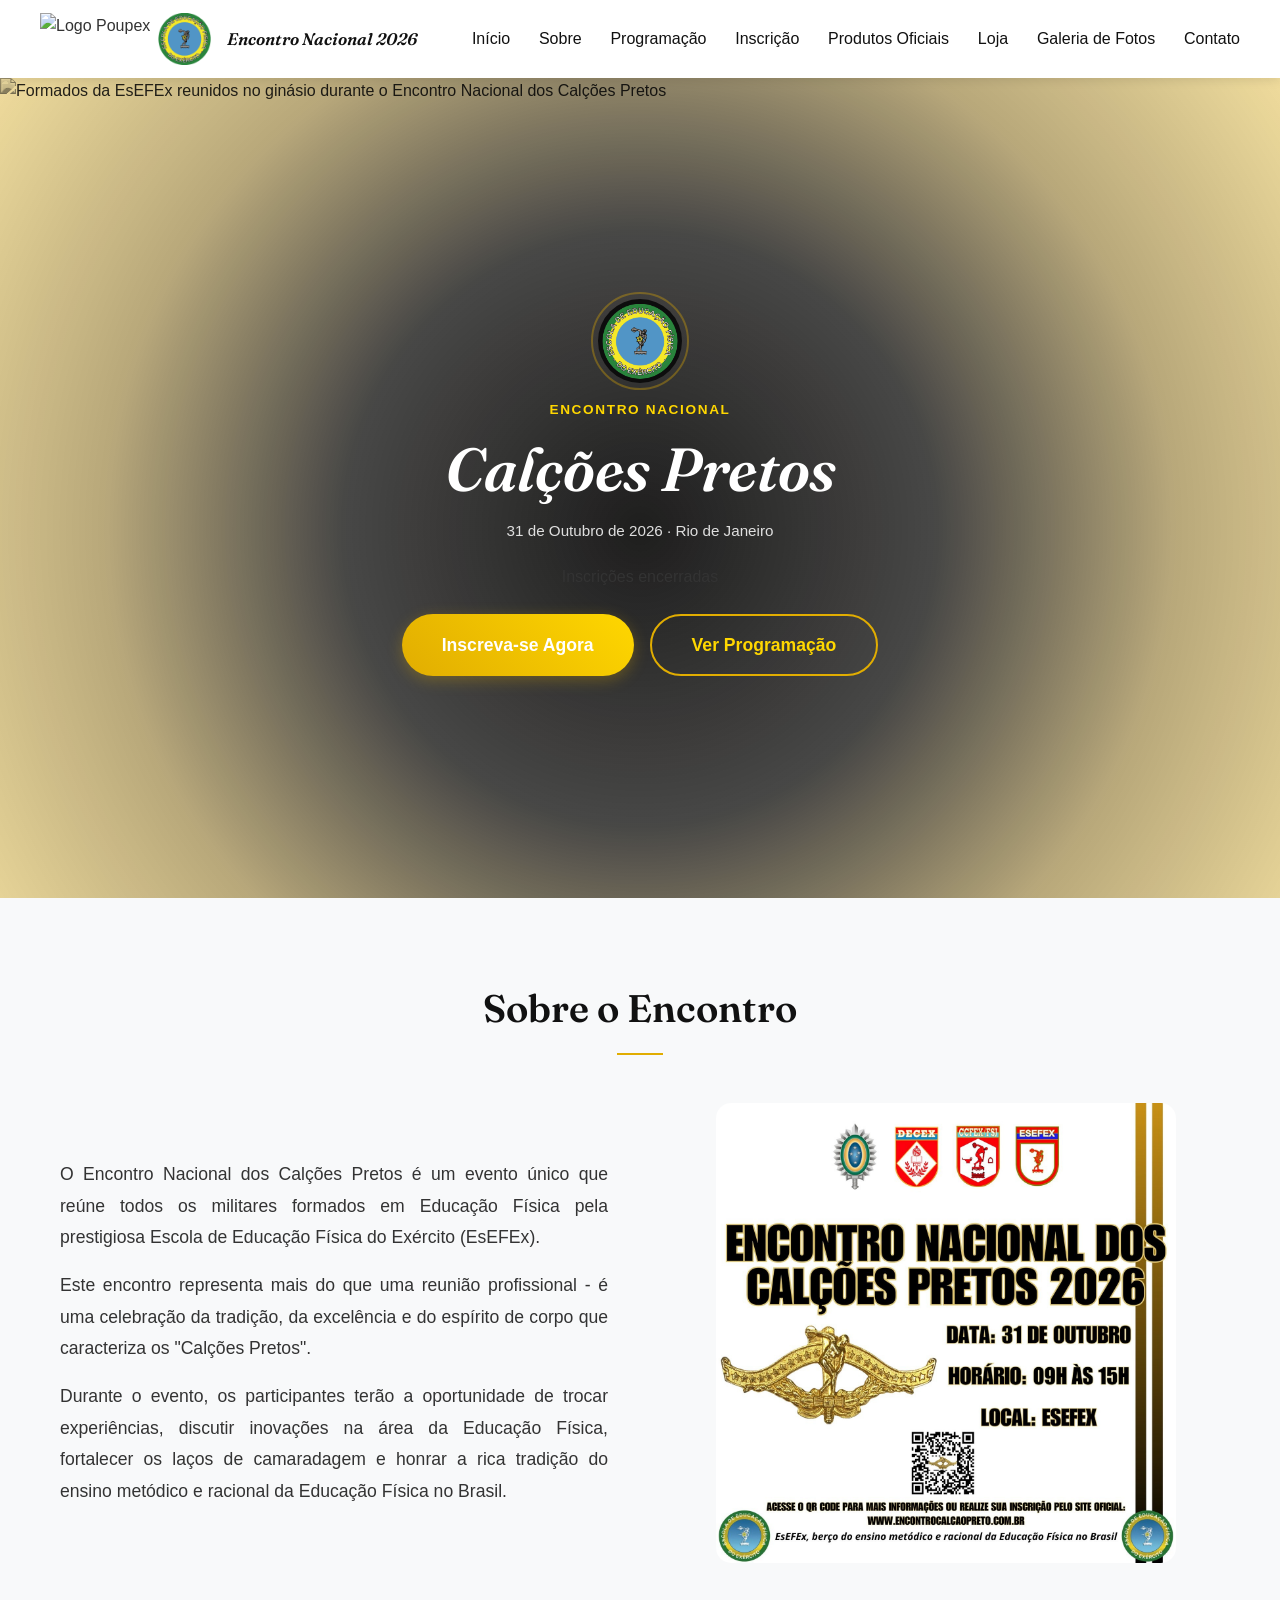
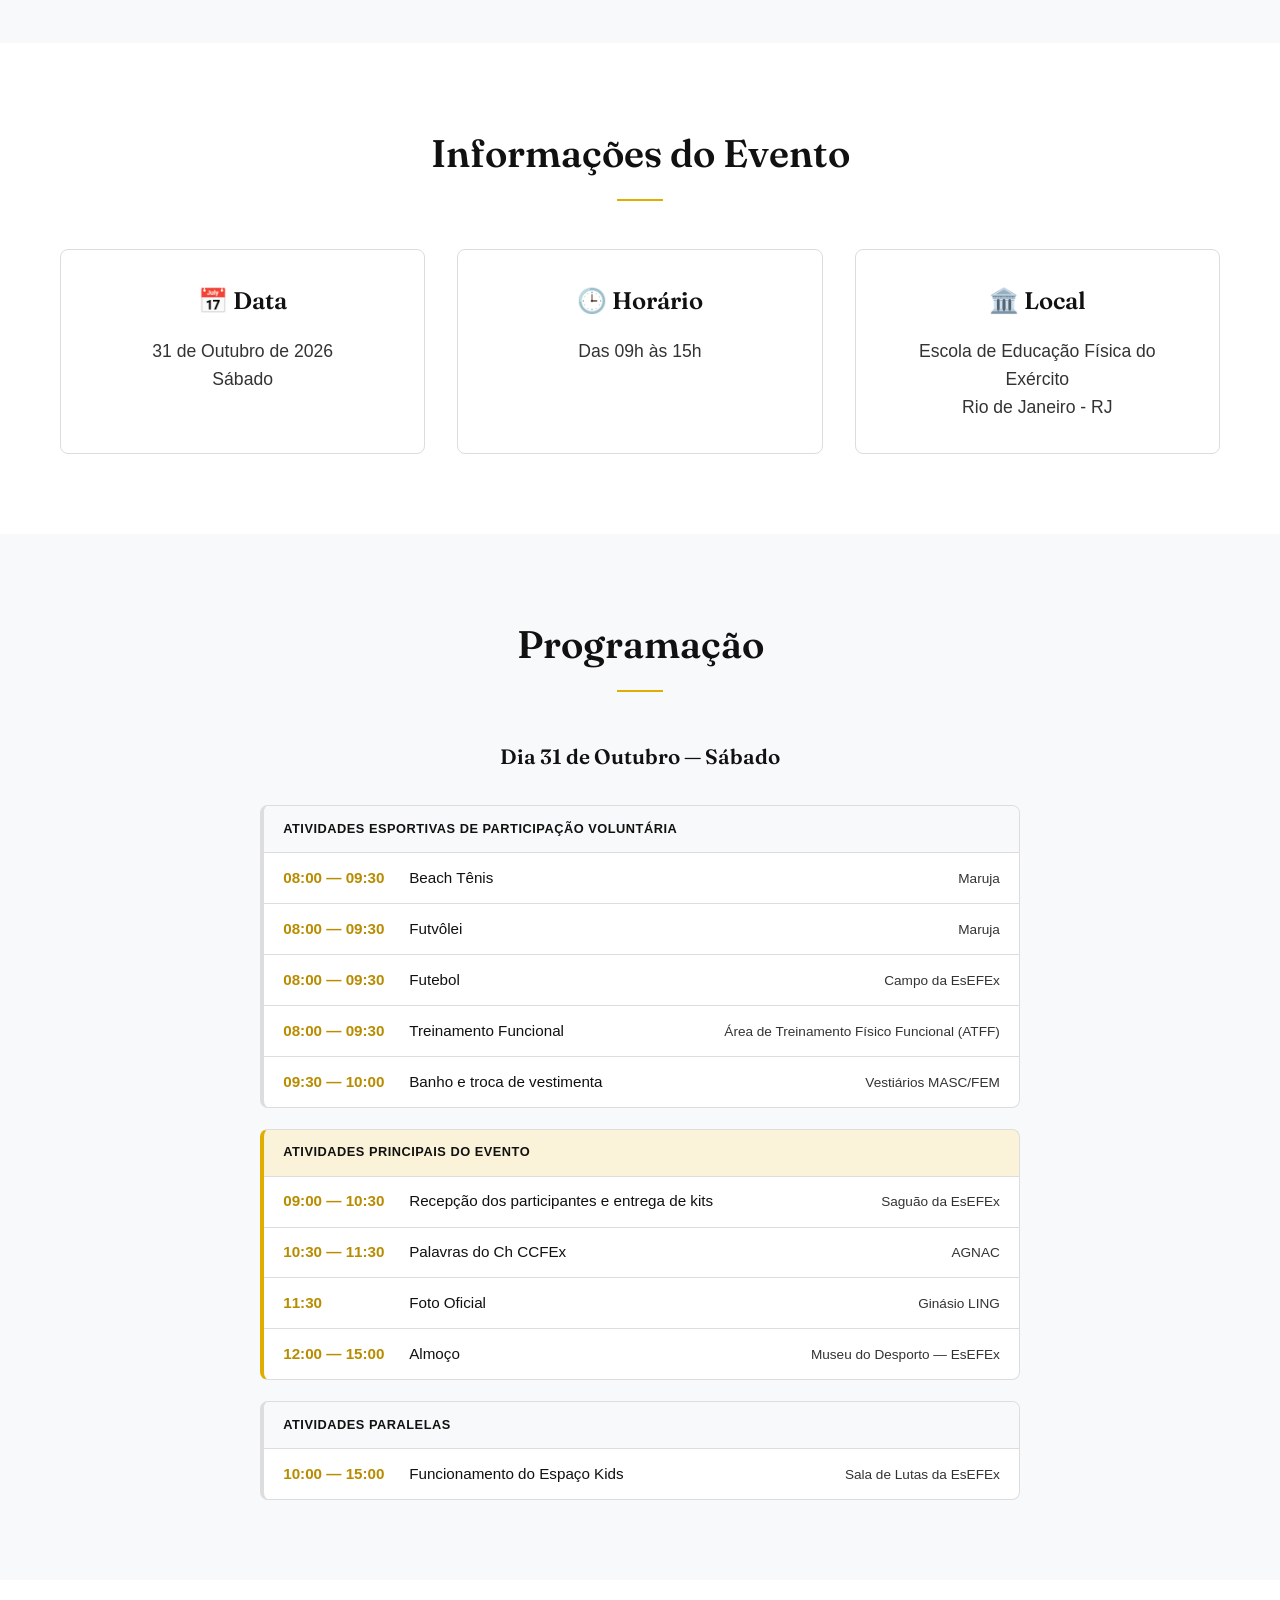
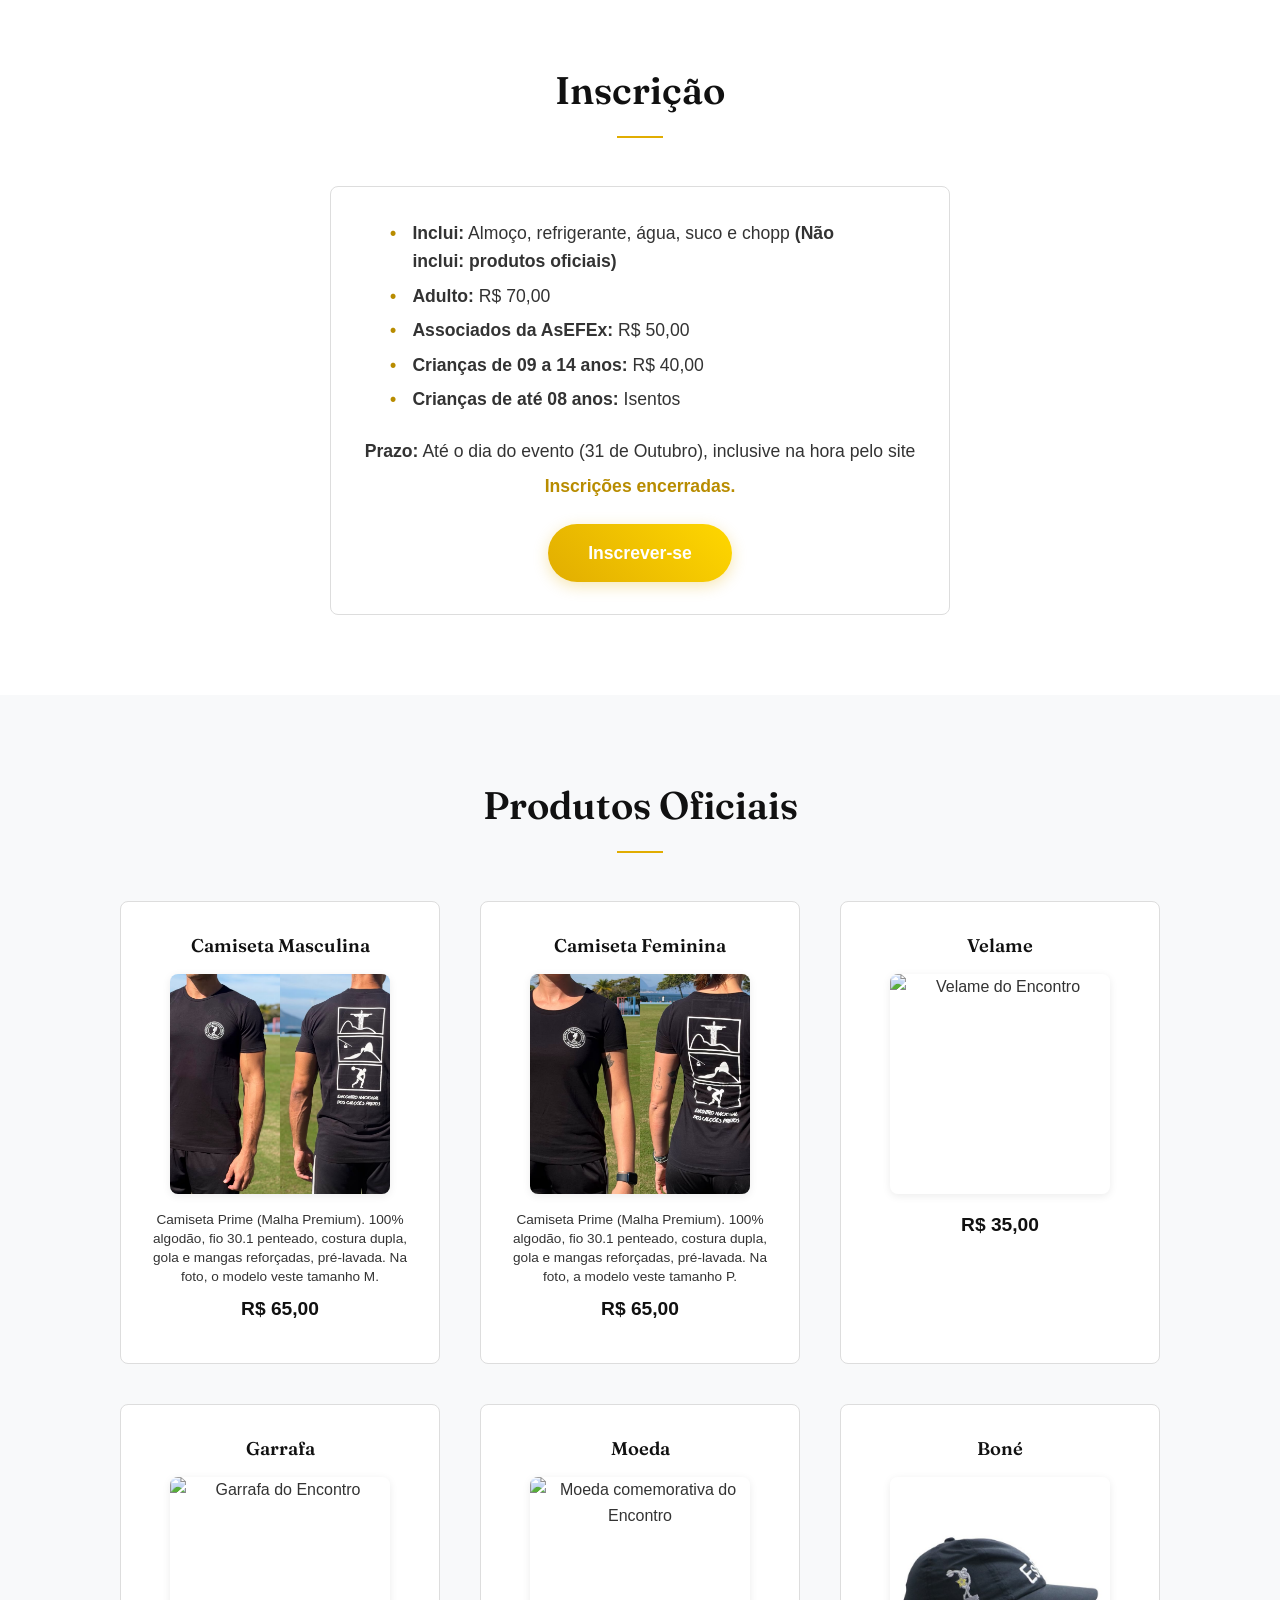
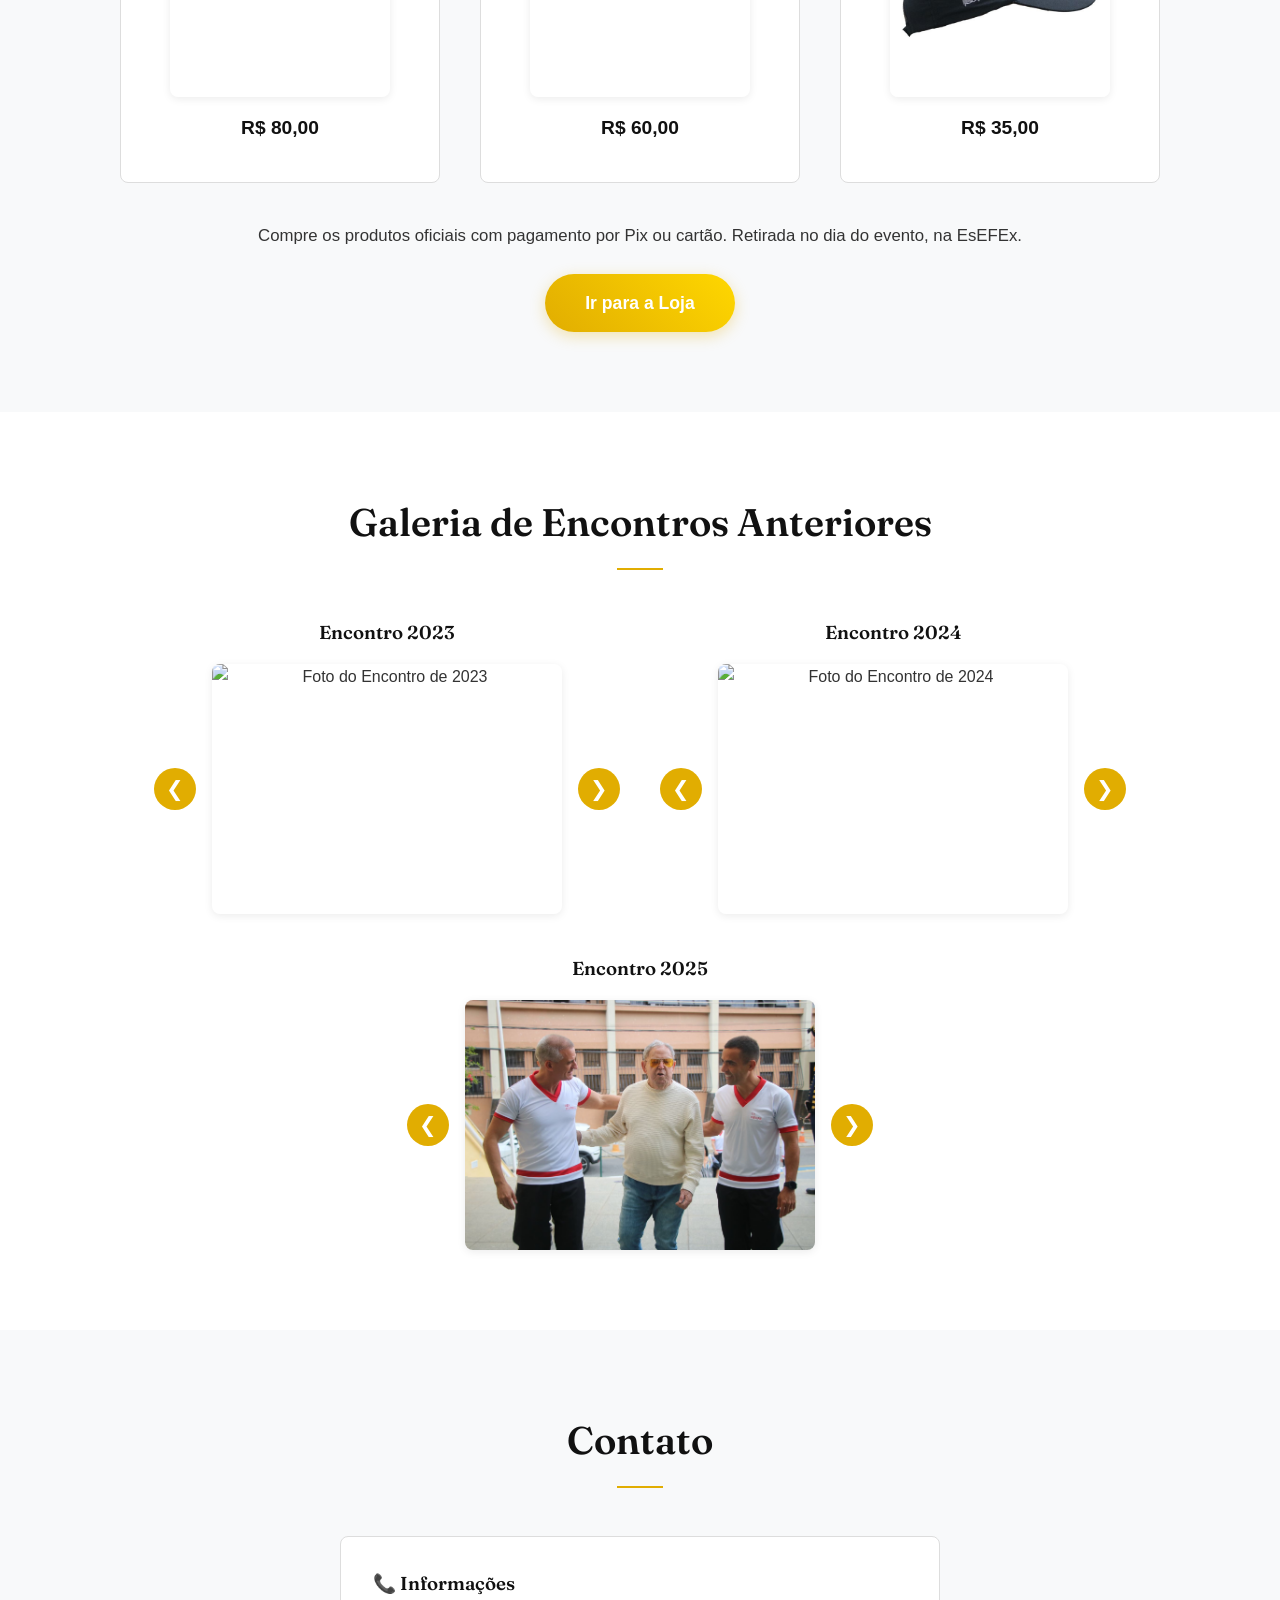
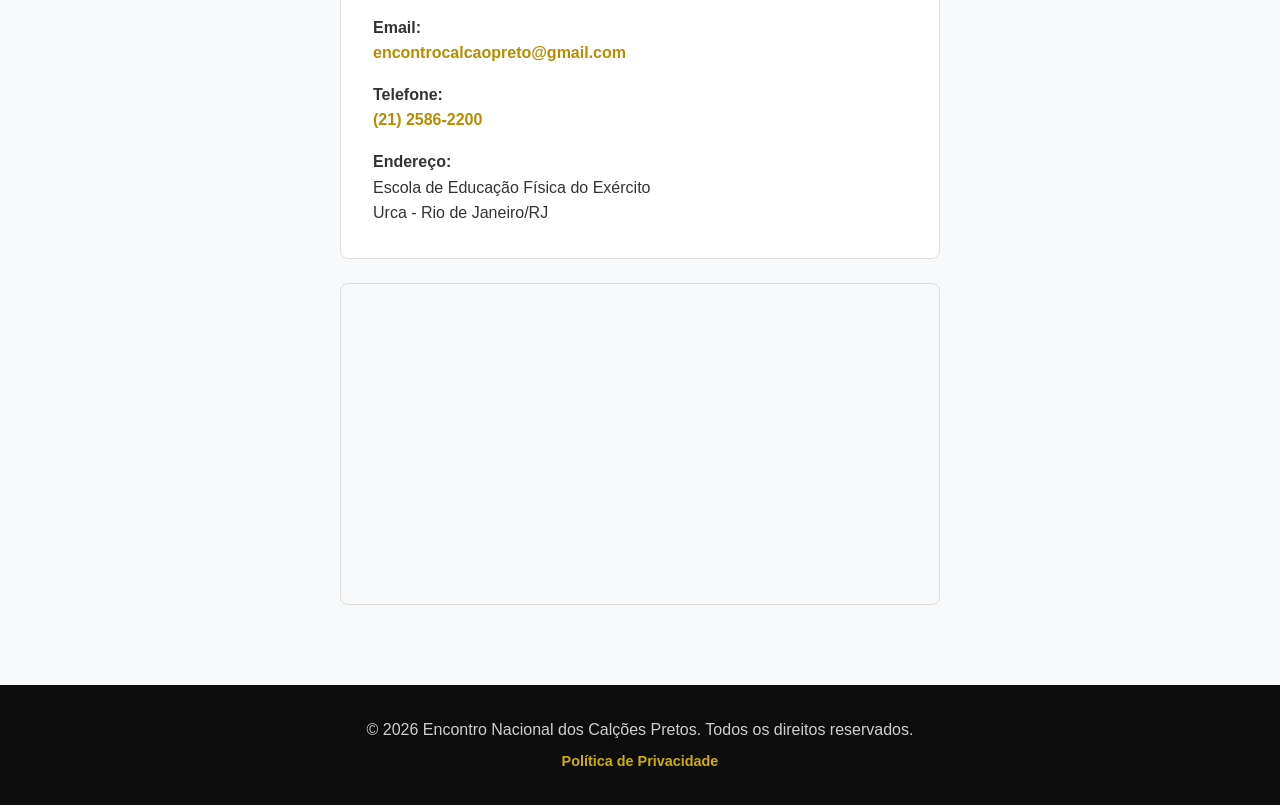
==== commit 5ea89fc0: "Inscricoes abertas ate 01/11 (inscricao na hora pelo site no dia do evento) - Corte real (backend + " ====
--- a/index.html
+++ b/index.html
@@ -60,7 +60,7 @@
         "highPrice": 70,
         "url": "https://www.encontrocalcaopreto.com.br/inscricao.html",
         "availability": "https://schema.org/InStock",
-        "validThrough": "2026-10-28T23:59:59-03:00"
+        "validThrough": "2026-11-01T23:59:59-03:00"
       }
     }
     </script>
@@ -110,6 +110,7 @@
                 <p class="hero__meta">31 de Outubro de 2026 · Rio de Janeiro</p>
 
                 <p class="aviso-prorrogacao aviso-prorrogacao--hero" data-prorroga-aviso hidden>🎉 <strong>Inscrições prorrogadas até 28 de outubro!</strong> Aproveite e garanta sua vaga no Encontro.</p>
+                <p class="aviso-prorrogacao aviso-prorrogacao--hero" data-na-hora-aviso hidden>📍 <strong>Ainda dá tempo!</strong> Inscrições abertas até o dia do evento — faça a sua pelo site, inclusive na hora.</p>
 
                 <div class="hero__countdown" id="countdown" aria-hidden="true">
                     <div class="countdown__item">
@@ -129,8 +130,8 @@
                         <span class="countdown__label">s</span>
                     </div>
                 </div>
-                <p class="hero__countdown-caption">até o fim das inscrições — <span data-prorroga="28 de outubro">24 de outubro</span></p>
-                <p class="sr-only">Inscrições abertas até <span data-prorroga="28 de outubro">24 de outubro</span> de 2026.</p>
+                <p class="hero__countdown-caption"><span data-na-hora="até o início do Encontro — inscrições também na hora, pelo site">até o fim das inscrições — <span data-prorroga="28 de outubro">24 de outubro</span></span></p>
+                <p class="sr-only"><span data-na-hora="Inscrições abertas até o dia do evento, 31 de outubro de 2026, inclusive na hora pelo site.">Inscrições abertas até <span data-prorroga="28 de outubro">24 de outubro</span> de 2026.</span></p>
 
                 <div class="hero__ctas">
                     <a href="inscricao.html" class="cta-button">Inscreva-se Agora</a>
@@ -262,7 +263,8 @@
                         <li><strong>Crianças de até 08 anos:</strong> Isentos</li>
                     </ul>
                     <p class="aviso-prorrogacao" data-prorroga-aviso hidden>🎉 <strong>Inscrições prorrogadas!</strong> Ainda dá tempo: aproveite e garanta sua vaga.</p>
-                    <p class="prazo"><strong>Prazo:</strong> Até <span data-prorroga="28 de Outubro">24 de Outubro</span> de 2026</p>
+                    <p class="aviso-prorrogacao" data-na-hora-aviso hidden>📍 <strong>Ainda dá tempo!</strong> Dá para se inscrever até o dia do evento, inclusive na hora, pelo site.</p>
+                    <p class="prazo"><strong>Prazo:</strong> <span data-na-hora="Até o dia do evento (31 de Outubro), inclusive na hora pelo site">Até <span data-prorroga="28 de Outubro">24 de Outubro</span> de 2026</span></p>
                     <p class="prazo-countdown" id="countdown-inscricao"></p>
                     <a href="inscricao.html" class="cta-button">Inscrever-se</a>
                 </div>
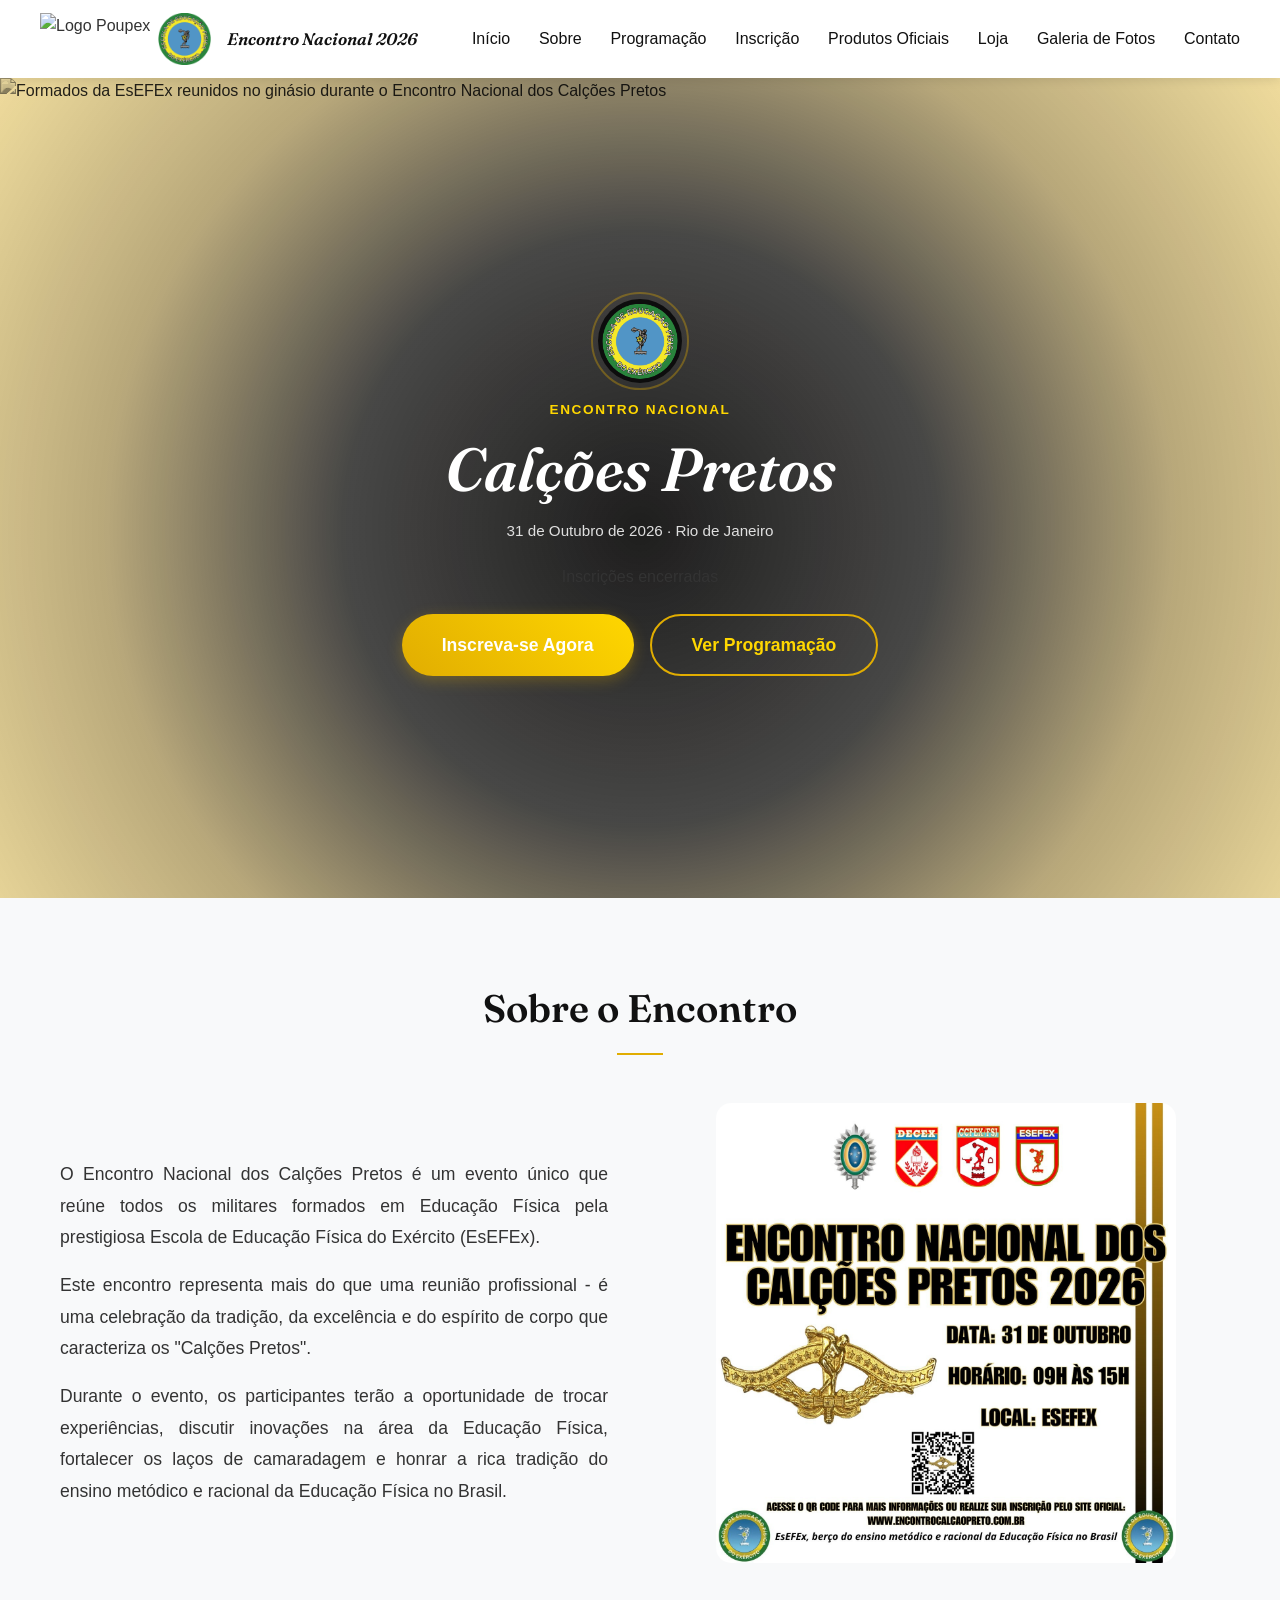
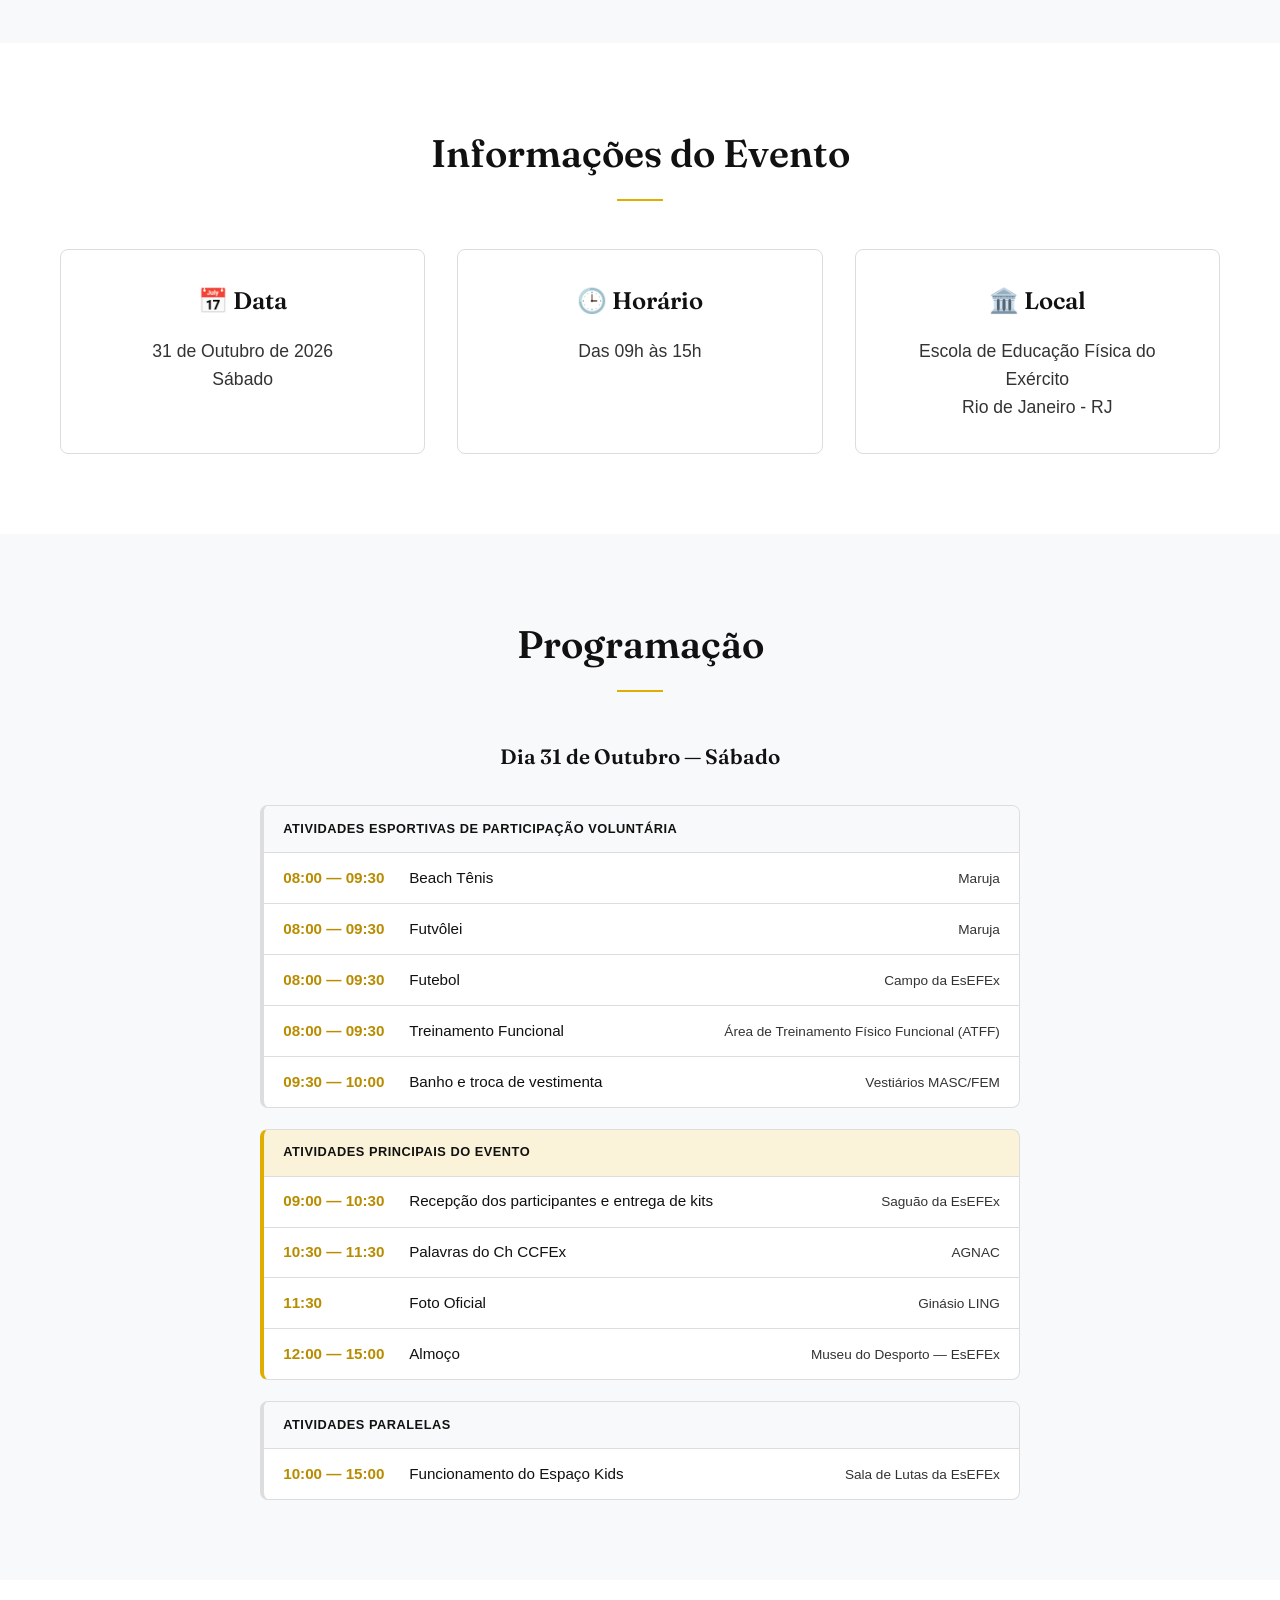
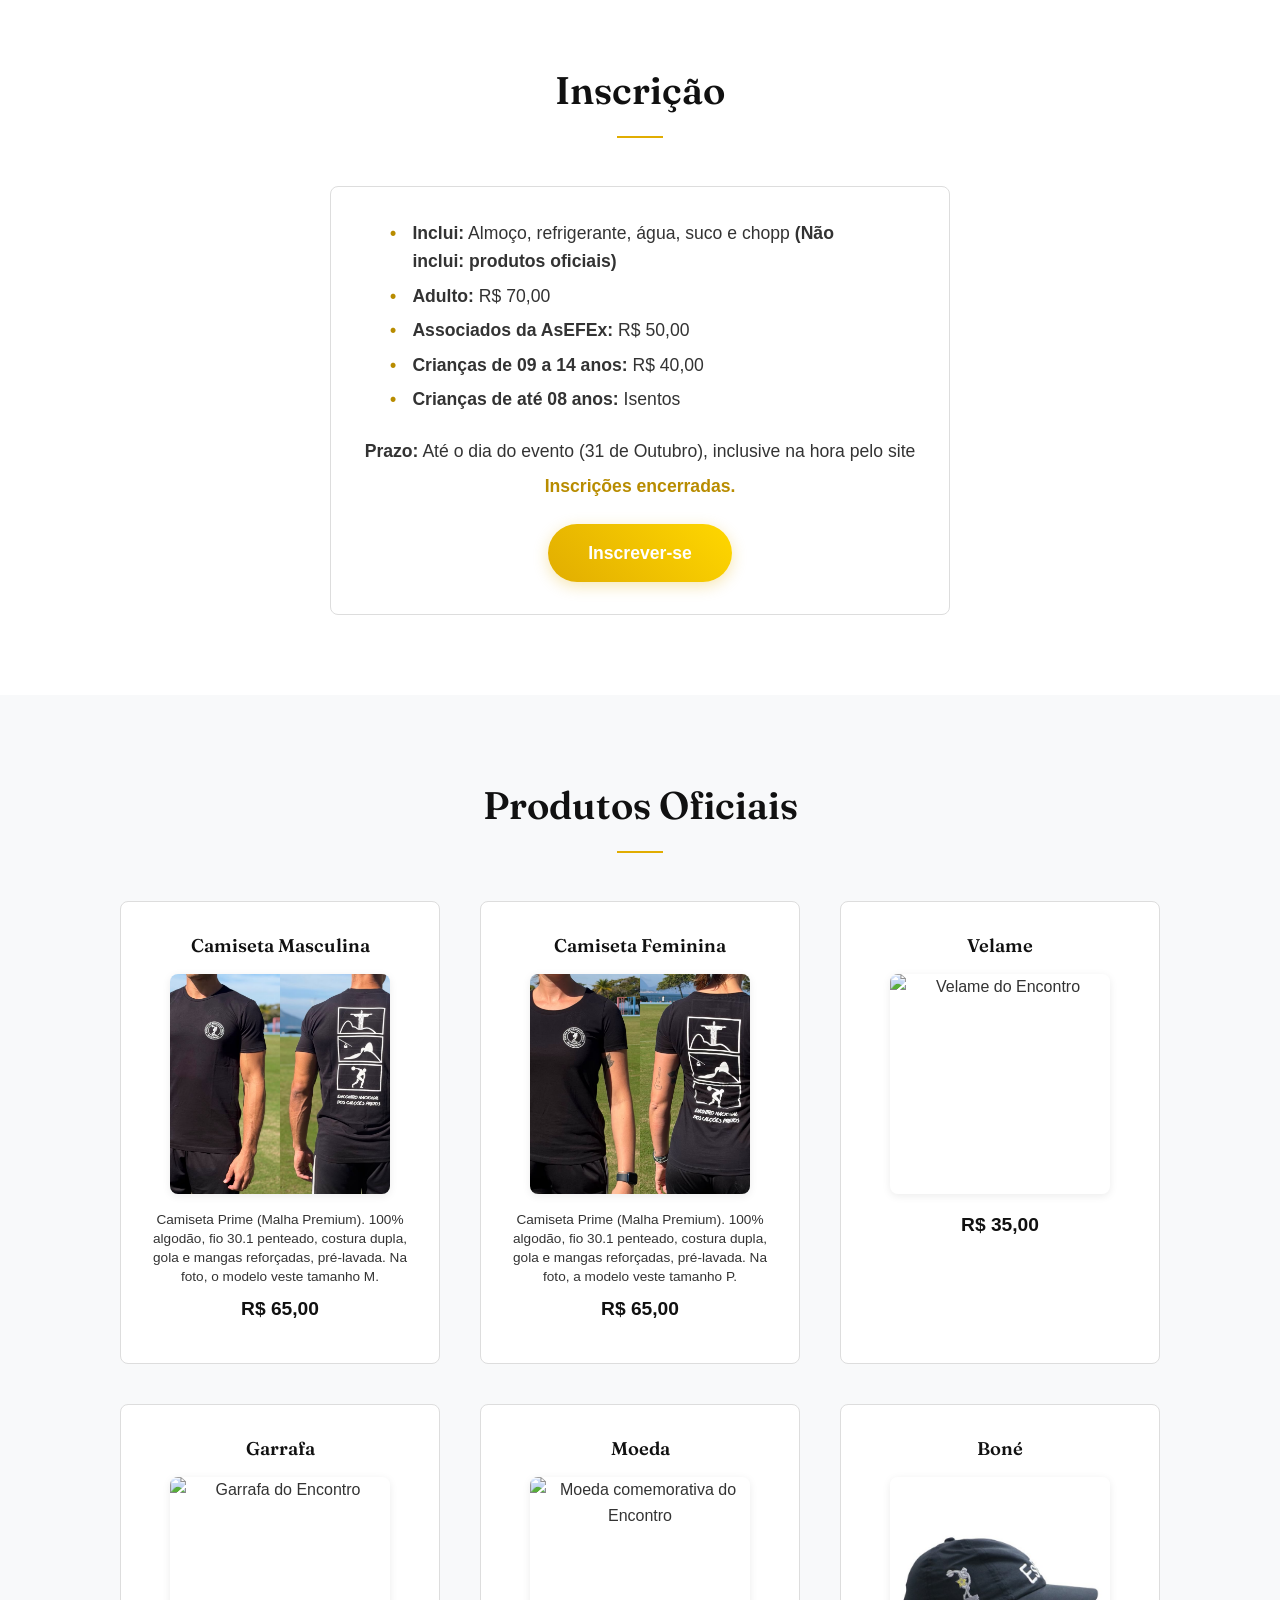
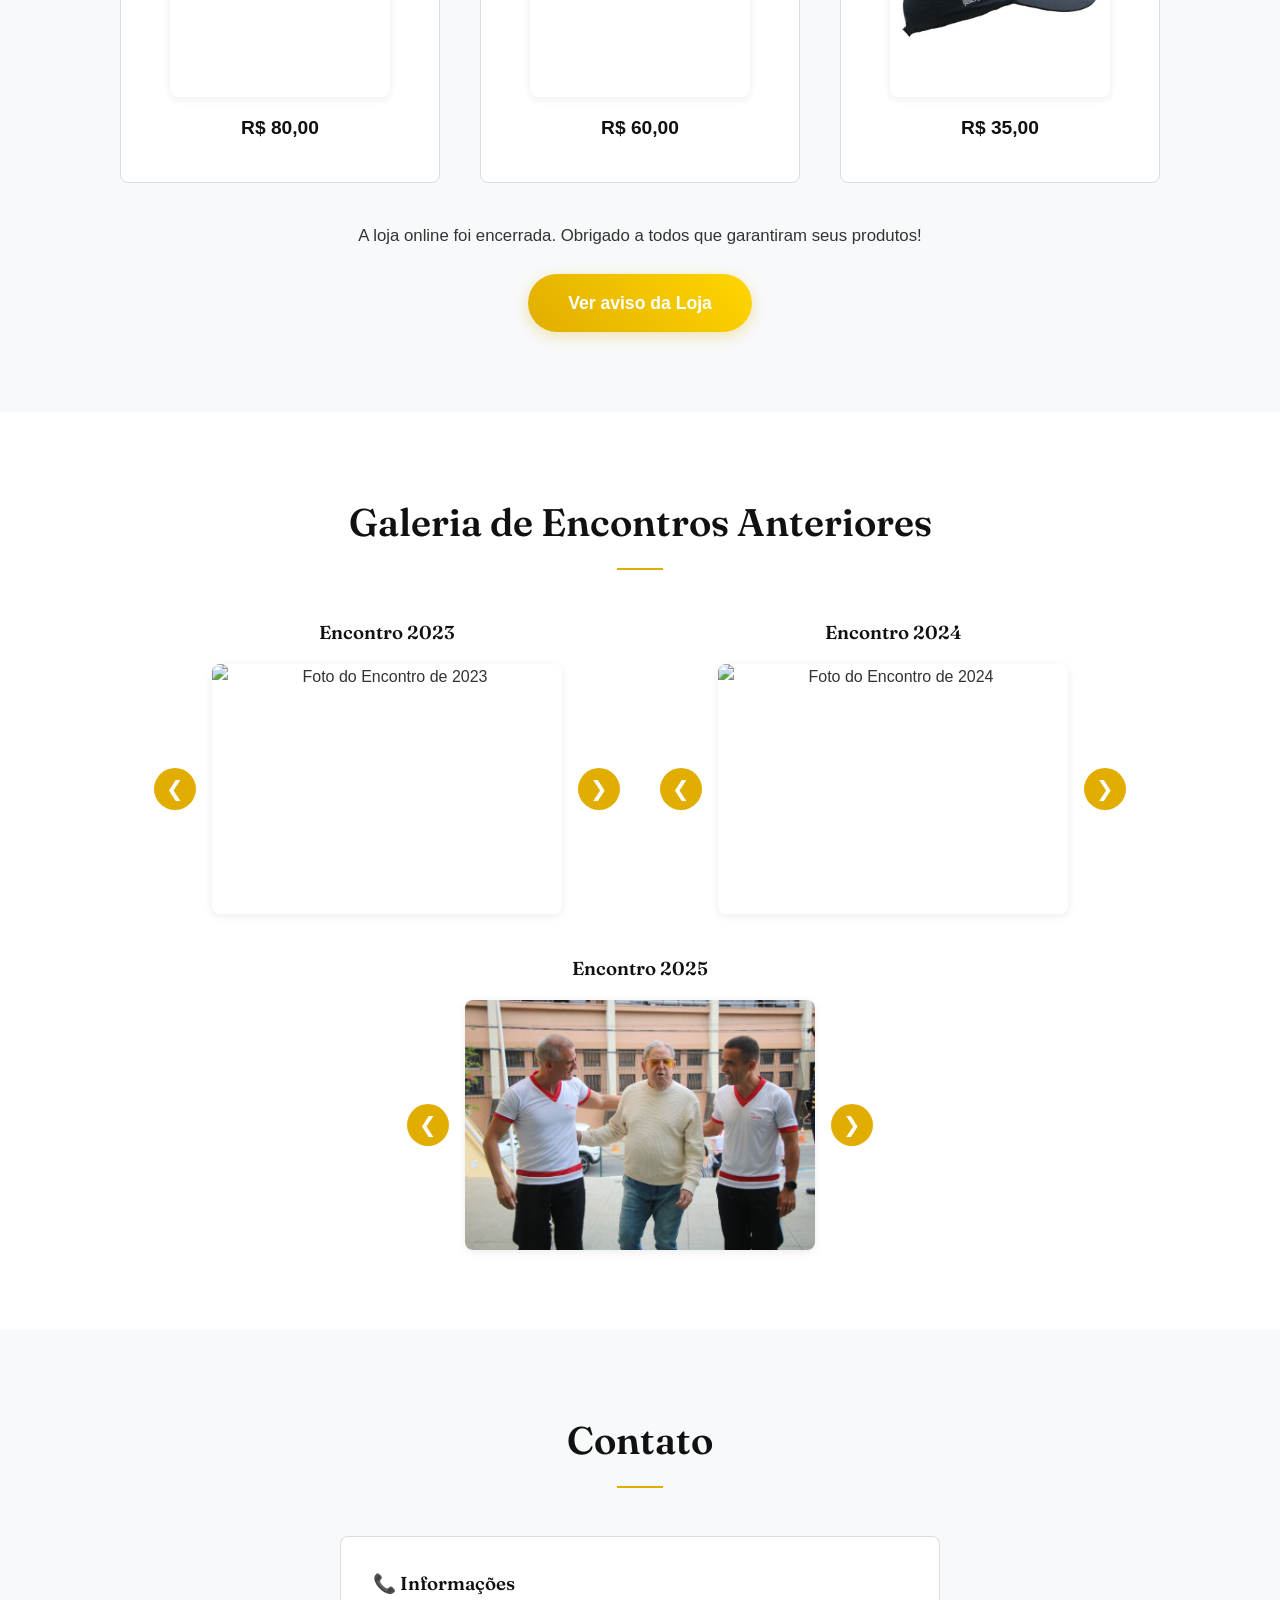
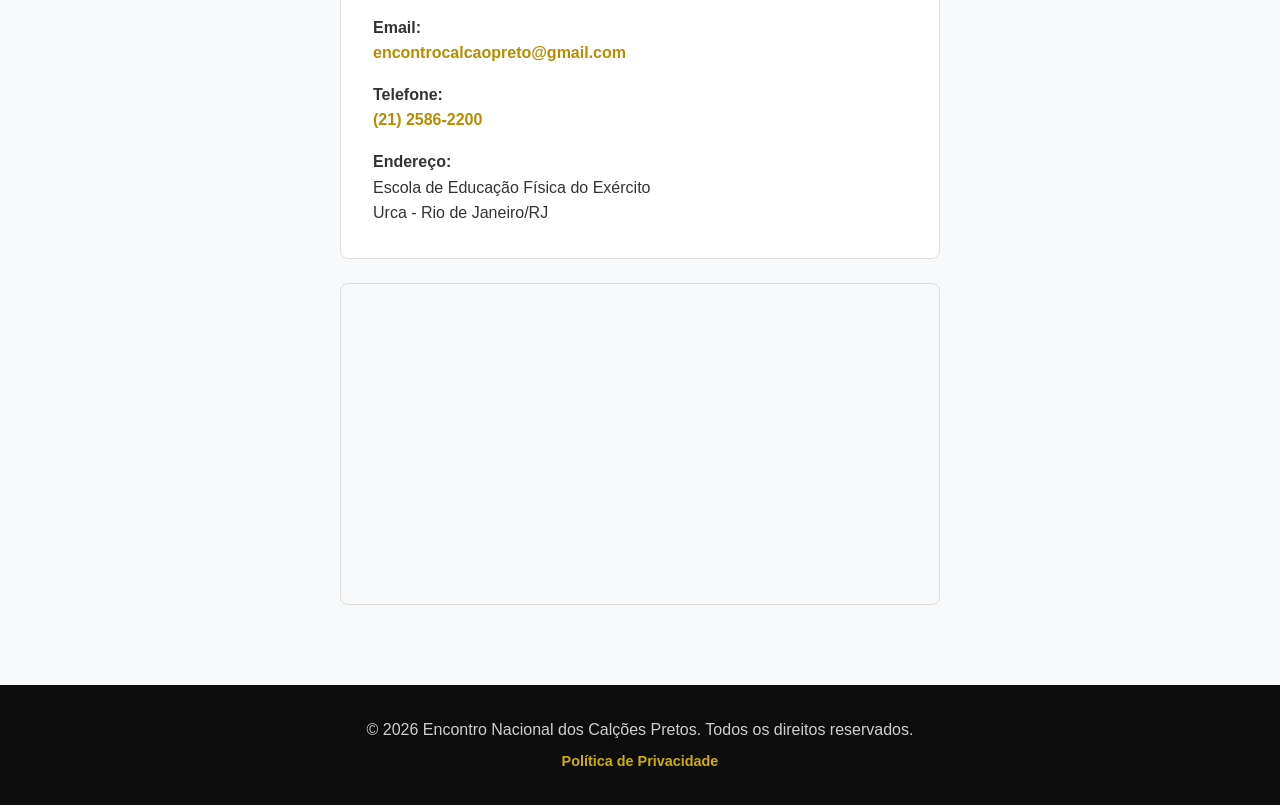
==== commit 656ede72: "Loja encerrada: site mostra aviso e servidor recusa compras Co-Authored-By: Claude Opus 5.5 <noreply" ====
--- a/index.html
+++ b/index.html
@@ -309,9 +309,9 @@
                         <p class="produto__preco">R$ 35,00</p>
                     </div>
                 </div>
-                <p class="produtos-aviso">Compre os produtos oficiais com pagamento por Pix ou cartão. Retirada no dia do evento, na EsEFEx.</p>
+                <p class="produtos-aviso">A loja online foi encerrada. Obrigado a todos que garantiram seus produtos!</p>
                 <div style="text-align:center; margin-top:1.5rem;">
-                    <a href="loja.html" class="cta-button">Ir para a Loja</a>
+                    <a href="loja.html" class="cta-button">Ver aviso da Loja</a>
                 </div>
             </div>
         </section>
--- a/css/shared.css
+++ b/css/shared.css
@@ -78,6 +78,11 @@
   display: block;
   max-width: 100%;
 }
+
+/* Checkout: mensagem embaixo do campo com erro (js/checkout-ajuda.js) */
+.campo-erro { color: var(--erro); font-size: .82rem; margin-top: .3rem; min-height: 0; }
+.campo-erro:empty { display: none; }
+.campo-invalido { border-color: var(--erro) !important; background: #fff7f7 !important; }
 
 h1, h2, h3 {
   font-family: var(--font-display);
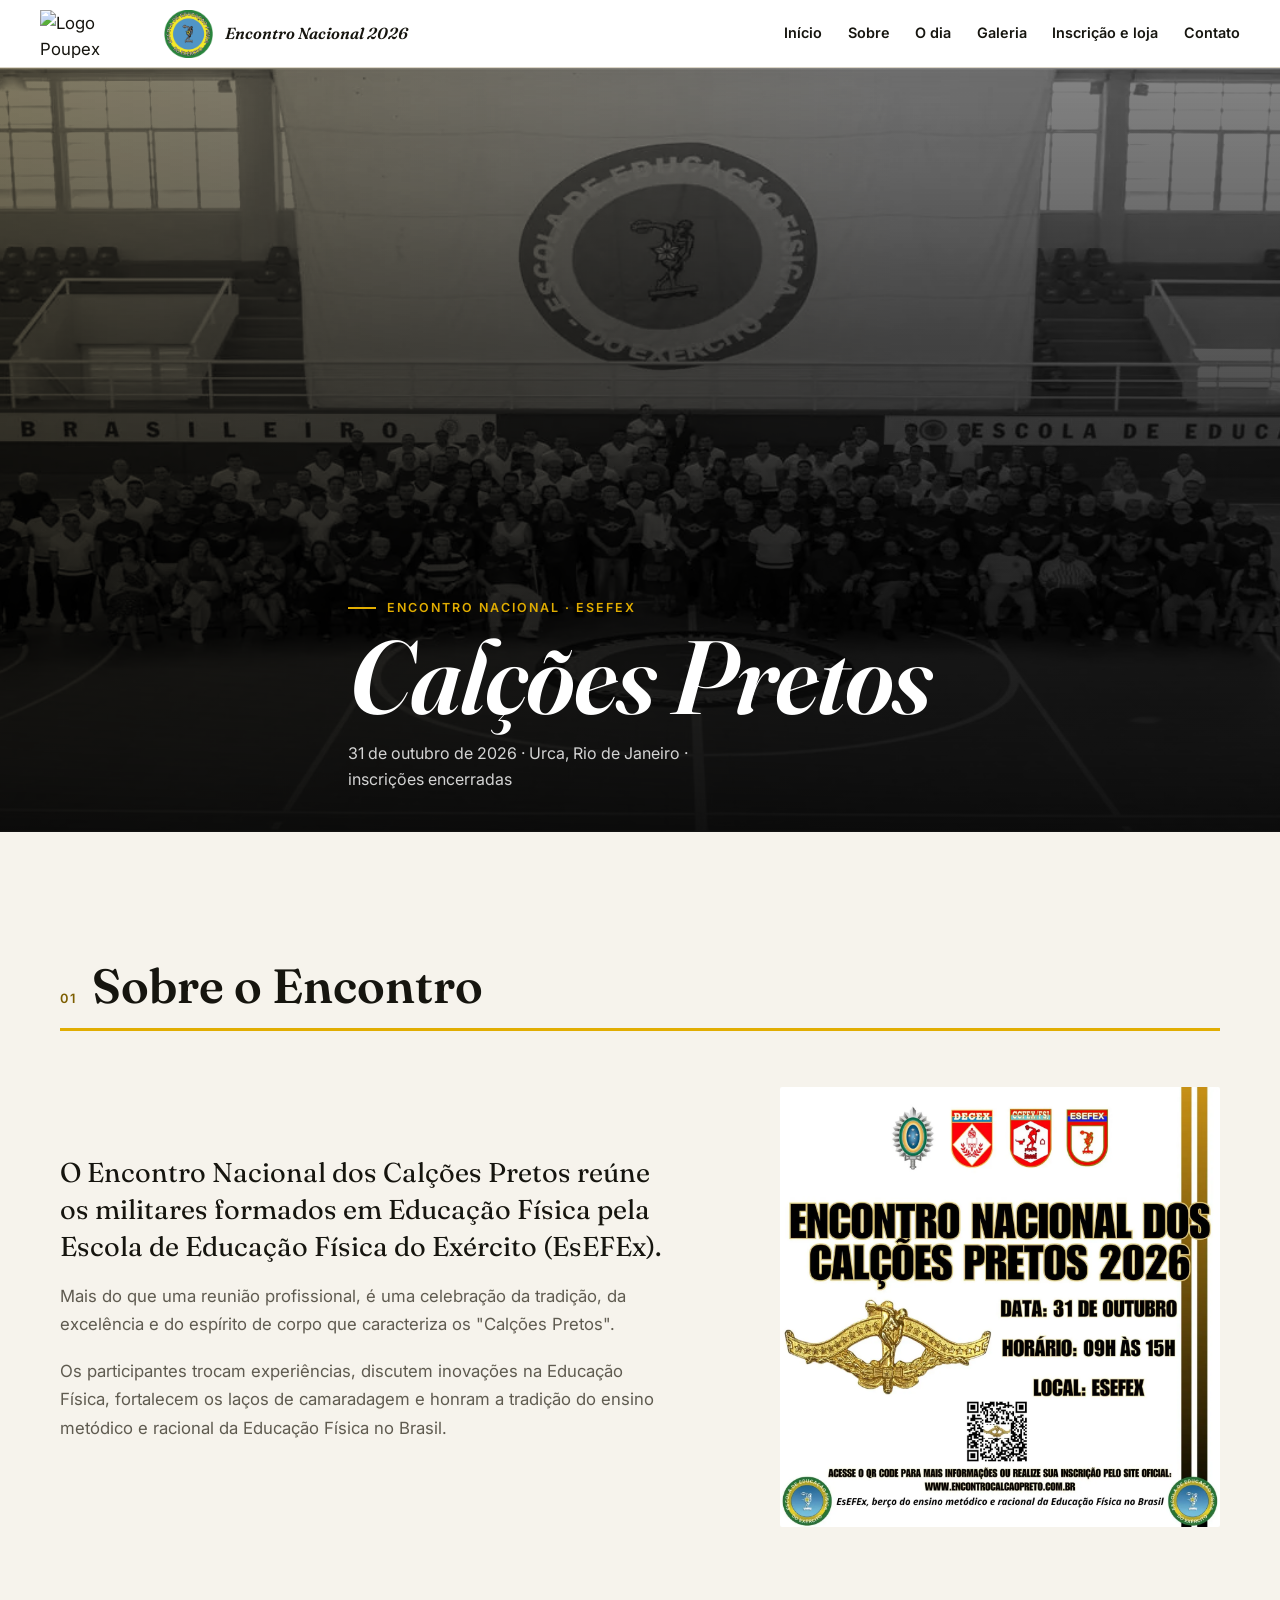
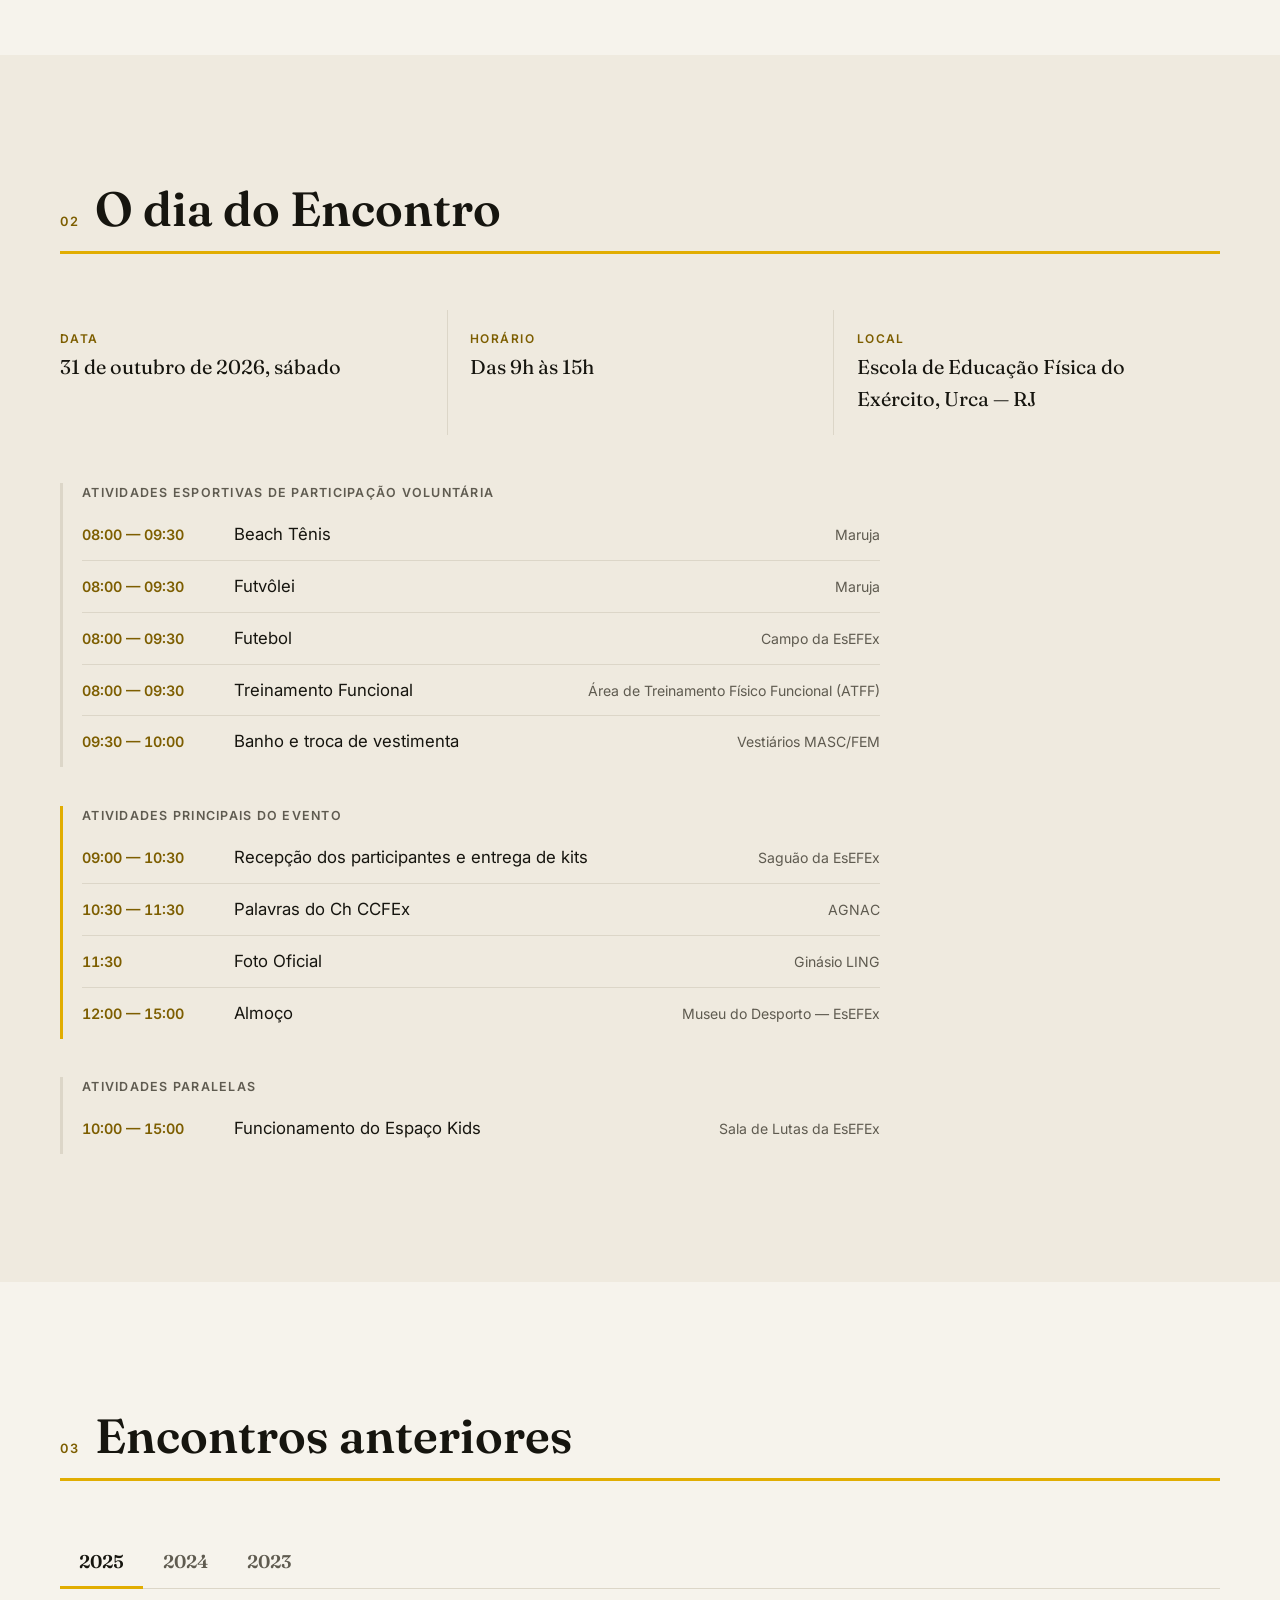
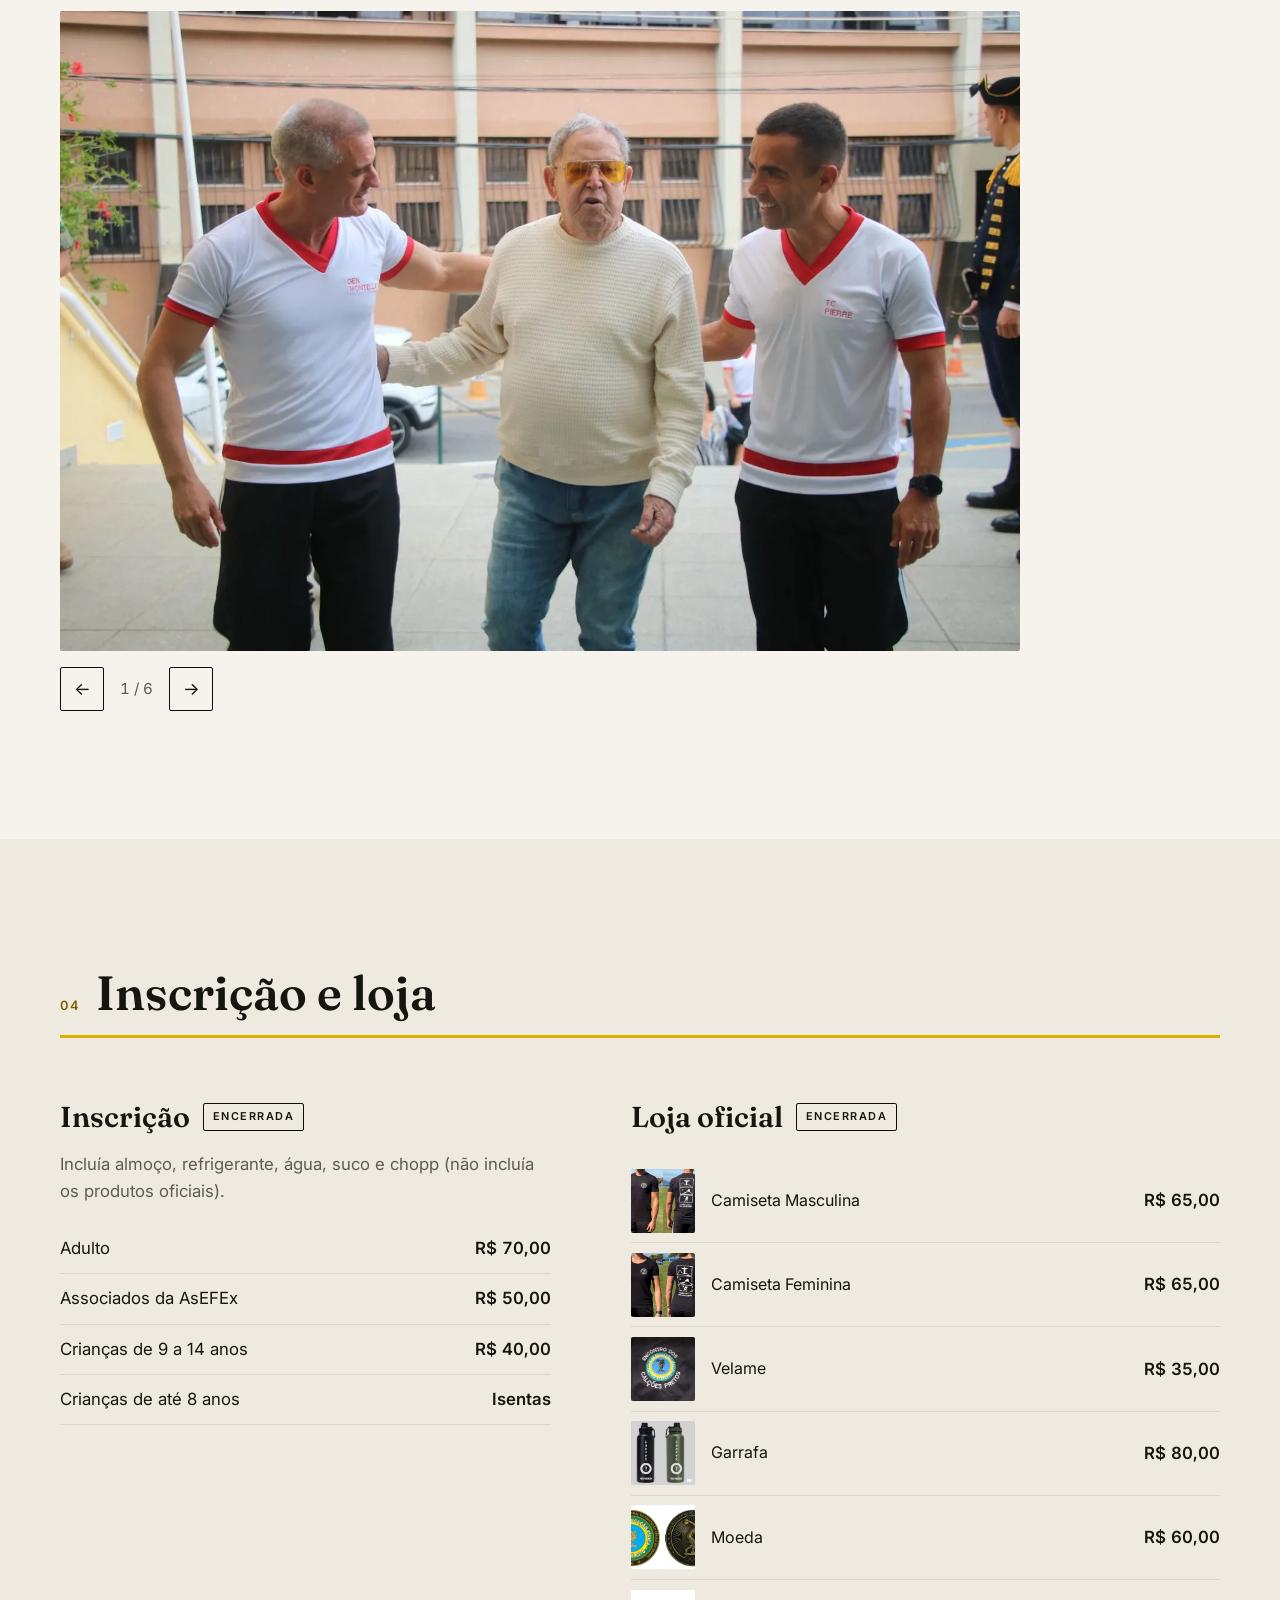
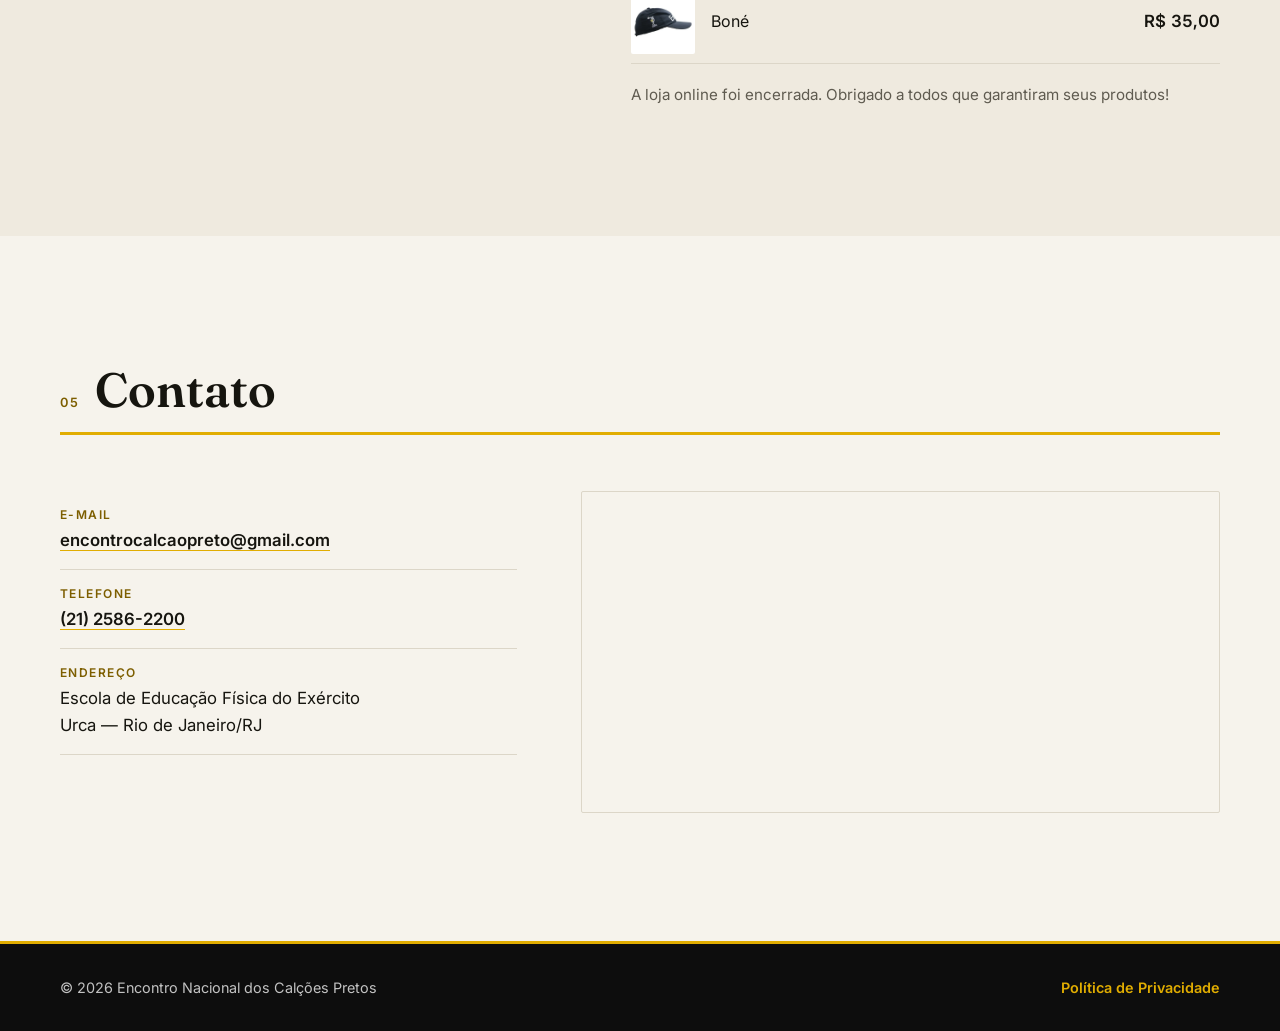
==== commit 0fe9831b: "Home redesenhada (tema formatura/turma): faixa dourada na rolagem, 'Sua turma' com numeros por ano d" ====
--- a/index.html
+++ b/index.html
@@ -1,16 +1,18 @@
 <!DOCTYPE html>
+<!-- Tema: formatura / turma — preto e dourado, linhas retas e alinhamento em grade;
+     a faixa dourada (como a do uniforme) se desenha em cada seção ao rolar. -->
 <html lang="pt-BR">
 <head>
     <meta charset="UTF-8">
     <meta name="viewport" content="width=device-width, initial-scale=1.0">
     <title>Encontro Nacional dos Calções Pretos 2026</title>
-    <meta name="description" content="Encontro Nacional dos Calções Pretos 2026 — reunião dos militares formados em Educação Física pela EsEFEx. Dia 31 de outubro de 2026, no Rio de Janeiro. Inscreva-se!">
+    <meta name="description" content="Encontro Nacional dos Calções Pretos 2026 — reunião dos militares formados em Educação Física pela EsEFEx, realizado em 31 de outubro de 2026, no Rio de Janeiro.">
     <meta name="theme-color" content="#0d0d0d">
     <link rel="icon" type="image/png" href="images/logos/esefex-logo.png">
 
     <!-- Open Graph -->
     <meta property="og:title" content="Encontro Nacional dos Calções Pretos 2026">
-    <meta property="og:description" content="Reunião dos militares formados em Educação Física pela EsEFEx. Dia 31 de outubro de 2026, no Rio de Janeiro.">
+    <meta property="og:description" content="Reunião dos militares formados em Educação Física pela EsEFEx. 31 de outubro de 2026, no Rio de Janeiro.">
     <meta property="og:type" content="website">
     <meta property="og:url" content="https://www.encontrocalcaopreto.com.br/">
     <meta property="og:image" content="https://www.encontrocalcaopreto.com.br/images/og-card.jpg">
@@ -20,10 +22,11 @@
 
     <link rel="preconnect" href="https://fonts.googleapis.com">
     <link rel="preconnect" href="https://fonts.gstatic.com" crossorigin>
-    <link href="https://fonts.googleapis.com/css2?family=Fraunces:ital,wght@0,500;0,600;0,700;1,600&display=swap" rel="stylesheet">
+    <link href="https://fonts.googleapis.com/css2?family=Fraunces:ital,wght@0,600;1,600&family=Inter:wght@400;600&display=swap" rel="stylesheet">
 
     <link rel="stylesheet" href="css/shared.css">
-    <link rel="stylesheet" href="css/style.css">
+    <link rel="stylesheet" href="css/style.css?v=20261106">
+    <script>document.documentElement.classList.add('js');setTimeout(function(){if(!window.__rvOk)document.documentElement.classList.add('rv-fallback');},4000);</script>
 
     <script type="application/ld+json">
     {
@@ -52,41 +55,31 @@
         "@type": "Organization",
         "name": "Encontro Nacional dos Calções Pretos",
         "email": "encontrocalcaopreto@gmail.com"
-      },
-      "offers": {
-        "@type": "AggregateOffer",
-        "priceCurrency": "BRL",
-        "lowPrice": 0,
-        "highPrice": 70,
-        "url": "https://www.encontrocalcaopreto.com.br/inscricao.html",
-        "availability": "https://schema.org/InStock",
-        "validThrough": "2026-11-01T23:59:59-03:00"
       }
     }
     </script>
   <script defer src="/_vercel/insights/script.js"></script>
 </head>
-<body>
+<body class="home">
     <a href="#main" class="skip-link">Pular para o conteúdo</a>
 
     <!-- ── CABEÇALHO ── -->
     <header class="site-header">
         <nav class="nav container" aria-label="Navegação principal">
             <a href="#inicio" class="logo" aria-label="Encontro Nacional dos Calções Pretos 2026 — início">
-                <img src="images/logos/logo-poupex.png" alt="Logo Poupex">
-                <img src="images/logos/esefex-logo.png" alt="Logo EsEFEx">
+                <img src="images/logos/logo-poupex.png" alt="Logo Poupex" width="378" height="156">
+                <img src="images/logos/esefex-logo.png" alt="Logo EsEFEx" width="256" height="251">
                 <span class="logo__text">Encontro Nacional 2026</span>
             </a>
             <button class="mobile-menu-toggle" id="mobile-menu-toggle"
                     aria-label="Abrir menu" aria-expanded="false" aria-controls="nav-links">☰</button>
             <ul class="nav-links" id="nav-links">
                 <li><a href="#inicio">Início</a></li>
+                <li data-turma-link hidden><a href="#turma">Sua turma</a></li>
                 <li><a href="#about">Sobre</a></li>
-                <li><a href="#program">Programação</a></li>
-                <li><a href="#registration">Inscrição</a></li>
-                <li><a href="#produtos">Produtos Oficiais</a></li>
-                <li><a href="loja.html">Loja</a></li>
-                <li><a href="#galeria">Galeria de Fotos</a></li>
+                <li><a href="#program">O dia</a></li>
+                <li><a href="#galeria">Galeria</a></li>
+                <li><a href="#registration">Inscrição e loja</a></li>
                 <li><a href="#contact">Contato</a></li>
             </ul>
         </nav>
@@ -96,97 +89,92 @@
         <!-- ── HERO ── -->
         <section class="hero" id="inicio">
             <div class="hero__media">
-                <img src="images/galeria/2024/Imagem1.jpg" alt="Formados da EsEFEx reunidos no ginásio durante o Encontro Nacional dos Calções Pretos" class="hero__foto" fetchpriority="high">
+                <img src="images/web/2024-imagem1.webp" alt="Formados da EsEFEx reunidos no ginásio durante o Encontro Nacional dos Calções Pretos" class="hero__foto" width="1284" height="645" fetchpriority="high">
                 <div class="hero__duotone"></div>
             </div>
 
-            <div class="hero__content">
-                <div class="hero__badge">
-                    <img src="images/logos/esefex-logo.png" alt="" class="hero__badge-img">
-                </div>
-
-                <p class="hero__eyebrow">Encontro Nacional</p>
+            <div class="hero__content container">
+                <p class="hero__eyebrow">Encontro Nacional · EsEFEx</p>
                 <h1 class="hero__title">Calções Pretos</h1>
-                <p class="hero__meta">31 de Outubro de 2026 · Rio de Janeiro</p>
-
-                <p class="aviso-prorrogacao aviso-prorrogacao--hero" data-prorroga-aviso hidden>🎉 <strong>Inscrições prorrogadas até 28 de outubro!</strong> Aproveite e garanta sua vaga no Encontro.</p>
-                <p class="aviso-prorrogacao aviso-prorrogacao--hero" data-na-hora-aviso hidden>📍 <strong>Ainda dá tempo!</strong> Inscrições abertas até o dia do evento — faça a sua pelo site, inclusive na hora.</p>
-
-                <div class="hero__countdown" id="countdown" aria-hidden="true">
-                    <div class="countdown__item">
-                        <span class="countdown__num" data-cd="dias">00</span>
-                        <span class="countdown__label">dias</span>
-                    </div>
-                    <div class="countdown__item">
-                        <span class="countdown__num" data-cd="horas">00</span>
-                        <span class="countdown__label">h</span>
-                    </div>
-                    <div class="countdown__item">
-                        <span class="countdown__num" data-cd="min">00</span>
-                        <span class="countdown__label">min</span>
-                    </div>
-                    <div class="countdown__item">
-                        <span class="countdown__num" data-cd="seg">00</span>
-                        <span class="countdown__label">s</span>
-                    </div>
-                </div>
-                <p class="hero__countdown-caption"><span data-na-hora="até o início do Encontro — inscrições também na hora, pelo site">até o fim das inscrições — <span data-prorroga="28 de outubro">24 de outubro</span></span></p>
-                <p class="sr-only"><span data-na-hora="Inscrições abertas até o dia do evento, 31 de outubro de 2026, inclusive na hora pelo site.">Inscrições abertas até <span data-prorroga="28 de outubro">24 de outubro</span> de 2026.</span></p>
-
-                <div class="hero__ctas">
-                    <a href="inscricao.html" class="cta-button">Inscreva-se Agora</a>
-                    <a href="#program" class="cta-button cta-button--outline">Ver Programação</a>
+                <p class="hero__meta">31 de outubro de 2026 · Urca, Rio de Janeiro · inscrições encerradas</p>
+                <div class="hero__ctas" data-turma-link hidden>
+                    <a href="#turma" class="cta-button">Encontre sua turma</a>
+                </div>
+                <dl class="hero__numeros" id="hero-numeros" hidden>
+                    <div><dt>formados</dt><dd data-num="formados">—</dd></div>
+                    <div><dt>turmas</dt><dd data-num="turmas">—</dd></div>
+                    <div><dt>pessoas no total</dt><dd data-num="pessoas">—</dd></div>
+                </dl>
+            </div>
+        </section>
+
+        <!-- ── SUA TURMA (cereja) ── -->
+        <section class="section section--escura" id="turma" hidden>
+            <div class="container">
+                <header class="sec-head">
+                    <span class="sec-num">01</span>
+                    <h2 class="sec-title">Sua turma no Encontro 2026</h2>
+                    <span class="faixa" aria-hidden="true"></span>
+                </header>
+                <div class="turma">
+                    <div class="turma__escolha rv">
+                        <label for="turma-ano" class="turma__label">Ano de formação na EsEFEx</label>
+                        <select id="turma-ano" class="turma__select">
+                            <option value="">Escolha o ano</option>
+                        </select>
+                        <div class="turma__resultado" id="turma-resultado" aria-live="polite">
+                            <p class="turma__dica">Escolha o ano para ver quantos da sua turma estiveram no Encontro.</p>
+                        </div>
+                        <div class="turma__formacao" id="turma-formacao" aria-hidden="true"></div>
+                    </div>
+                    <div class="turma__ranking rv">
+                        <h3 class="turma__ranking-titulo">Turmas mais presentes</h3>
+                        <ol class="ranking" id="turma-ranking"></ol>
+                        <p class="turma__nota">Contamos as inscrições pagas, pelo ano de formação informado. Só números, sem nomes.</p>
+                    </div>
                 </div>
             </div>
         </section>
 
         <!-- ── SOBRE ── -->
-        <section class="section section--alt" id="about">
-            <div class="container">
-                <h2 class="section-title">Sobre o Encontro</h2>
+        <section class="section" id="about">
+            <div class="container">
+                <header class="sec-head">
+                    <span class="sec-num" data-sec-num>02</span>
+                    <h2 class="sec-title">Sobre o Encontro</h2>
+                    <span class="faixa" aria-hidden="true"></span>
+                </header>
                 <div class="about-content">
-                    <div class="about-text">
-                        <p>O Encontro Nacional dos Calções Pretos é um evento único que reúne todos os militares formados em Educação Física pela prestigiosa Escola de Educação Física do Exército (EsEFEx).</p>
-                        <p>Este encontro representa mais do que uma reunião profissional - é uma celebração da tradição, da excelência e do espírito de corpo que caracteriza os "Calções Pretos".</p>
-                        <p>Durante o evento, os participantes terão a oportunidade de trocar experiências, discutir inovações na área da Educação Física, fortalecer os laços de camaradagem e honrar a rica tradição do ensino metódico e racional da Educação Física no Brasil.</p>
-                    </div>
-                    <div class="about-image">
-                        <img src="images/logos/layout.jpg" alt="Cartaz oficial do Encontro Nacional dos Calções Pretos 2026" loading="lazy">
-                    </div>
-                </div>
-            </div>
-        </section>
-
-        <!-- ── INFORMAÇÕES DO EVENTO ── -->
-        <section class="section" id="event-info">
-            <div class="container">
-                <h2 class="section-title">Informações do Evento</h2>
-                <div class="event-info">
-                    <div class="info-card">
-                        <h3>📅 Data</h3>
-                        <p>31 de Outubro de 2026<br>Sábado</p>
-                    </div>
-                    <div class="info-card">
-                        <h3>🕒 Horário</h3>
-                        <p>Das 09h às 15h</p>
-                    </div>
-                    <div class="info-card">
-                        <h3>🏛️ Local</h3>
-                        <p>Escola de Educação Física do Exército<br>Rio de Janeiro - RJ</p>
-                    </div>
-                </div>
-            </div>
-        </section>
-
-        <!-- ── PROGRAMAÇÃO ── -->
-        <section class="section section--alt" id="program">
-            <div class="container">
-                <h2 class="section-title">Programação</h2>
-                <h3 class="program-day">Dia 31 de Outubro — Sábado</h3>
+                    <div class="about-text rv">
+                        <p class="about-lead">O Encontro Nacional dos Calções Pretos reúne os militares formados em Educação Física pela Escola de Educação Física do Exército (EsEFEx).</p>
+                        <p>Mais do que uma reunião profissional, é uma celebração da tradição, da excelência e do espírito de corpo que caracteriza os "Calções Pretos".</p>
+                        <p>Os participantes trocam experiências, discutem inovações na Educação Física, fortalecem os laços de camaradagem e honram a tradição do ensino metódico e racional da Educação Física no Brasil.</p>
+                    </div>
+                    <figure class="about-image rv">
+                        <img src="images/web/layout.webp" alt="Cartaz oficial do Encontro Nacional dos Calções Pretos 2026" width="1400" height="1400" loading="lazy">
+                    </figure>
+                </div>
+            </div>
+        </section>
+
+        <!-- ── O DIA: informações + programação ── -->
+        <section class="section section--papel" id="program">
+            <div class="container">
+                <header class="sec-head">
+                    <span class="sec-num" data-sec-num>03</span>
+                    <h2 class="sec-title">O dia do Encontro</h2>
+                    <span class="faixa" aria-hidden="true"></span>
+                </header>
+
+                <dl class="ficha rv" id="event-info">
+                    <div class="ficha__item"><dt>Data</dt><dd>31 de outubro de 2026, sábado</dd></div>
+                    <div class="ficha__item"><dt>Horário</dt><dd>Das 9h às 15h</dd></div>
+                    <div class="ficha__item"><dt>Local</dt><dd>Escola de Educação Física do Exército, Urca — RJ</dd></div>
+                </dl>
 
                 <div class="program-groups">
-                    <div class="program-group">
-                        <h4 class="program-group__title">Atividades esportivas de participação voluntária</h4>
+                    <div class="program-group rv">
+                        <h3 class="program-group__title">Atividades esportivas de participação voluntária</h3>
                         <div class="program-row">
                             <span class="program-row__time">08:00 — 09:30</span>
                             <span class="program-row__activity">Beach Tênis</span>
@@ -214,8 +202,8 @@
                         </div>
                     </div>
 
-                    <div class="program-group program-group--destaque">
-                        <h4 class="program-group__title">Atividades Principais do Evento</h4>
+                    <div class="program-group program-group--destaque rv">
+                        <h3 class="program-group__title">Atividades principais do evento</h3>
                         <div class="program-row">
                             <span class="program-row__time">09:00 — 10:30</span>
                             <span class="program-row__activity">Recepção dos participantes e entrega de kits</span>
@@ -238,8 +226,8 @@
                         </div>
                     </div>
 
-                    <div class="program-group">
-                        <h4 class="program-group__title">Atividades Paralelas</h4>
+                    <div class="program-group rv">
+                        <h3 class="program-group__title">Atividades paralelas</h3>
                         <div class="program-row">
                             <span class="program-row__time">10:00 — 15:00</span>
                             <span class="program-row__activity">Funcionamento do Espaço Kids</span>
@@ -250,121 +238,106 @@
             </div>
         </section>
 
-        <!-- ── INSCRIÇÃO ── -->
-        <section class="section" id="registration">
-            <div class="container">
-                <h2 class="section-title">Inscrição</h2>
-                <div class="info-card registration-card">
-                    <ul>
-                        <li><strong>Inclui:</strong> Almoço, refrigerante, água, suco e chopp <strong>(Não inclui: produtos oficiais)</strong></li>
-                        <li><strong>Adulto:</strong> R$ 70,00</li>
-                        <li><strong>Associados da AsEFEx:</strong> R$ 50,00</li>
-                        <li><strong>Crianças de 09 a 14 anos:</strong> R$ 40,00</li>
-                        <li><strong>Crianças de até 08 anos:</strong> Isentos</li>
-                    </ul>
-                    <p class="aviso-prorrogacao" data-prorroga-aviso hidden>🎉 <strong>Inscrições prorrogadas!</strong> Ainda dá tempo: aproveite e garanta sua vaga.</p>
-                    <p class="aviso-prorrogacao" data-na-hora-aviso hidden>📍 <strong>Ainda dá tempo!</strong> Dá para se inscrever até o dia do evento, inclusive na hora, pelo site.</p>
-                    <p class="prazo"><strong>Prazo:</strong> <span data-na-hora="Até o dia do evento (31 de Outubro), inclusive na hora pelo site">Até <span data-prorroga="28 de Outubro">24 de Outubro</span> de 2026</span></p>
-                    <p class="prazo-countdown" id="countdown-inscricao"></p>
-                    <a href="inscricao.html" class="cta-button">Inscrever-se</a>
-                </div>
-            </div>
-        </section>
-
-        <!-- ── PRODUTOS OFICIAIS ── -->
-        <section class="section section--alt" id="produtos">
-            <div class="container">
-                <h2 class="section-title">Produtos Oficiais</h2>
-                <div class="produtos-lista">
-                    <div class="produto">
-                        <h3>Camiseta Masculina</h3>
-                        <img class="produto__img" src="images/produtos/masc.jpeg" alt="Camiseta Masculina do Encontro (frente e costas)" loading="lazy">
-                        <p class="produto__desc">Camiseta Prime (Malha Premium). 100% algodão, fio 30.1 penteado, costura dupla, gola e mangas reforçadas, pré-lavada. Na foto, o modelo veste tamanho M.</p>
-                        <p class="produto__preco">R$ 65,00</p>
-                    </div>
-                    <div class="produto">
-                        <h3>Camiseta Feminina</h3>
-                        <img class="produto__img" src="images/produtos/fem.jpeg" alt="Camiseta Feminina do Encontro (frente e costas)" loading="lazy">
-                        <p class="produto__desc">Camiseta Prime (Malha Premium). 100% algodão, fio 30.1 penteado, costura dupla, gola e mangas reforçadas, pré-lavada. Na foto, a modelo veste tamanho P.</p>
-                        <p class="produto__preco">R$ 65,00</p>
-                    </div>
-                    <div class="produto">
-                        <h3>Velame</h3>
-                        <img class="produto__img" src="images/produtos/velame1.jpeg" alt="Velame do Encontro" loading="lazy">
-                        <p class="produto__preco">R$ 35,00</p>
-                    </div>
-                    <div class="produto">
-                        <h3>Garrafa</h3>
-                        <img class="produto__img" src="images/produtos/garrafa1.jpeg" alt="Garrafa do Encontro" loading="lazy">
-                        <p class="produto__preco">R$ 80,00</p>
-                    </div>
-                    <div class="produto">
-                        <h3>Moeda</h3>
-                        <img class="produto__img" src="images/produtos/moeda1.png" alt="Moeda comemorativa do Encontro" loading="lazy">
-                        <p class="produto__preco">R$ 60,00</p>
-                    </div>
-                    <div class="produto">
-                        <h3>Boné</h3>
-                        <img class="produto__img" src="images/produtos/bone1.jpeg" alt="Boné do Encontro" loading="lazy">
-                        <p class="produto__preco">R$ 35,00</p>
-                    </div>
-                </div>
-                <p class="produtos-aviso">A loja online foi encerrada. Obrigado a todos que garantiram seus produtos!</p>
-                <div style="text-align:center; margin-top:1.5rem;">
-                    <a href="loja.html" class="cta-button">Ver aviso da Loja</a>
-                </div>
-            </div>
-        </section>
-
-        <!-- ── GALERIA ── -->
+        <!-- ── GALERIA (um ano por vez) ── -->
         <section class="section" id="galeria">
             <div class="container">
-                <h2 class="section-title">Galeria de Encontros Anteriores</h2>
-                <div class="galeria-carrosseis">
-                    <div class="galeria-carrossel-box">
-                        <h3>Encontro 2023</h3>
-                        <div class="carousel">
-                            <button class="carousel-btn" data-galeria="2023" data-dir="-1" aria-label="Imagem anterior — 2023">&#10094;</button>
-                            <img class="carousel-img" id="img-galeria-2023" src="images/galeria/2023/Imagem1.jpg" alt="Foto do Encontro de 2023" loading="lazy">
-                            <button class="carousel-btn" data-galeria="2023" data-dir="1" aria-label="Próxima imagem — 2023">&#10095;</button>
-                        </div>
-                    </div>
-                    <div class="galeria-carrossel-box">
-                        <h3>Encontro 2024</h3>
-                        <div class="carousel">
-                            <button class="carousel-btn" data-galeria="2024" data-dir="-1" aria-label="Imagem anterior — 2024">&#10094;</button>
-                            <img class="carousel-img" id="img-galeria-2024" src="images/galeria/2024/Imagem1.jpg" alt="Foto do Encontro de 2024" loading="lazy">
-                            <button class="carousel-btn" data-galeria="2024" data-dir="1" aria-label="Próxima imagem — 2024">&#10095;</button>
-                        </div>
-                    </div>
-                    <div class="galeria-carrossel-box">
-                        <h3>Encontro 2025</h3>
-                        <div class="carousel">
-                            <button class="carousel-btn" data-galeria="2025" data-dir="-1" aria-label="Imagem anterior — 2025">&#10094;</button>
-                            <img class="carousel-img" id="img-galeria-2025" src="images/galeria/2025/Imagem1.JPG" alt="Foto do Encontro de 2025" loading="lazy">
-                            <button class="carousel-btn" data-galeria="2025" data-dir="1" aria-label="Próxima imagem — 2025">&#10095;</button>
-                        </div>
+                <header class="sec-head">
+                    <span class="sec-num" data-sec-num>04</span>
+                    <h2 class="sec-title">Encontros anteriores</h2>
+                    <span class="faixa" aria-hidden="true"></span>
+                </header>
+                <div class="galeria rv">
+                    <div class="galeria__anos" role="group" aria-label="Ano do Encontro">
+                        <button type="button" class="galeria__ano" data-ano="2025" aria-pressed="true">2025</button>
+                        <button type="button" class="galeria__ano" data-ano="2024" aria-pressed="false">2024</button>
+                        <button type="button" class="galeria__ano" data-ano="2023" aria-pressed="false">2023</button>
+                    </div>
+                    <div class="galeria__palco">
+                        <img class="galeria__img" id="galeria-img" src="images/web/2025-imagem1.webp" alt="Foto do Encontro de 2025" width="1600" height="1067" loading="lazy">
+                        <div class="galeria__controles">
+                            <button type="button" class="galeria__btn" data-dir="-1" aria-label="Foto anterior">&#8592;</button>
+                            <span class="galeria__contador" id="galeria-contador" aria-live="polite">1 / 6</span>
+                            <button type="button" class="galeria__btn" data-dir="1" aria-label="Próxima foto">&#8594;</button>
+                        </div>
+                    </div>
+                </div>
+            </div>
+        </section>
+
+        <!-- ── INSCRIÇÃO E LOJA (encerradas) ── -->
+        <section class="section section--papel" id="registration">
+            <div class="container">
+                <header class="sec-head">
+                    <span class="sec-num" data-sec-num>05</span>
+                    <h2 class="sec-title">Inscrição e loja</h2>
+                    <span class="faixa" aria-hidden="true"></span>
+                </header>
+                <div class="encerrado">
+                    <div class="encerrado__bloco rv">
+                        <h3 class="encerrado__titulo">Inscrição <span class="selo">encerrada</span></h3>
+                        <p class="encerrado__inclui">Incluía almoço, refrigerante, água, suco e chopp (não incluía os produtos oficiais).</p>
+                        <dl class="precos">
+                            <div><dt>Adulto</dt><dd>R$ 70,00</dd></div>
+                            <div><dt>Associados da AsEFEx</dt><dd>R$ 50,00</dd></div>
+                            <div><dt>Crianças de 9 a 14 anos</dt><dd>R$ 40,00</dd></div>
+                            <div><dt>Crianças de até 8 anos</dt><dd>Isentas</dd></div>
+                        </dl>
+                    </div>
+                    <div class="encerrado__bloco rv" id="produtos">
+                        <h3 class="encerrado__titulo">Loja oficial <span class="selo">encerrada</span></h3>
+                        <ul class="produtos-lista">
+                            <li class="produto">
+                                <img class="produto__img" src="images/web/masc.webp" alt="Camiseta Masculina do Encontro (frente e costas)" width="1280" height="854" loading="lazy">
+                                <span class="produto__nome">Camiseta Masculina</span>
+                                <span class="produto__preco">R$ 65,00</span>
+                            </li>
+                            <li class="produto">
+                                <img class="produto__img" src="images/web/fem.webp" alt="Camiseta Feminina do Encontro (frente e costas)" width="1280" height="854" loading="lazy">
+                                <span class="produto__nome">Camiseta Feminina</span>
+                                <span class="produto__preco">R$ 65,00</span>
+                            </li>
+                            <li class="produto">
+                                <img class="produto__img" src="images/web/velame1.webp" alt="Velame do Encontro" width="720" height="1088" loading="lazy">
+                                <span class="produto__nome">Velame</span>
+                                <span class="produto__preco">R$ 35,00</span>
+                            </li>
+                            <li class="produto">
+                                <img class="produto__img" src="images/web/garrafa1.webp" alt="Garrafa do Encontro" width="765" height="759" loading="lazy">
+                                <span class="produto__nome">Garrafa</span>
+                                <span class="produto__preco">R$ 80,00</span>
+                            </li>
+                            <li class="produto">
+                                <img class="produto__img" src="images/web/moeda1.webp" alt="Moeda comemorativa do Encontro" width="1552" height="727" loading="lazy">
+                                <span class="produto__nome">Moeda</span>
+                                <span class="produto__preco">R$ 60,00</span>
+                            </li>
+                            <li class="produto">
+                                <img class="produto__img" src="images/web/bone1.webp" alt="Boné do Encontro" width="600" height="600" loading="lazy">
+                                <span class="produto__nome">Boné</span>
+                                <span class="produto__preco">R$ 35,00</span>
+                            </li>
+                        </ul>
+                        <p class="produtos-aviso">A loja online foi encerrada. Obrigado a todos que garantiram seus produtos!</p>
                     </div>
                 </div>
             </div>
         </section>
 
         <!-- ── CONTATO ── -->
-        <section class="section section--alt" id="contact">
-            <div class="container">
-                <h2 class="section-title">Contato</h2>
+        <section class="section" id="contact">
+            <div class="container">
+                <header class="sec-head">
+                    <span class="sec-num" data-sec-num>06</span>
+                    <h2 class="sec-title">Contato</h2>
+                    <span class="faixa" aria-hidden="true"></span>
+                </header>
                 <div class="contact-content">
-                    <div class="contact-card">
-                        <h3>📞 Informações</h3>
-                        <p><strong>Email:</strong><br>
-                           <a href="mailto:encontrocalcaopreto@gmail.com">encontrocalcaopreto@gmail.com</a></p>
-                        <p><strong>Telefone:</strong><br>
-                           <a href="tel:+552125862200">(21) 2586-2200</a></p>
-                        <p><strong>Endereço:</strong><br>
-                           Escola de Educação Física do Exército<br>
-                           Urca - Rio de Janeiro/RJ</p>
-                    </div>
-                    <div class="contact-map">
+                    <dl class="contato rv">
+                        <div><dt>E-mail</dt><dd><a href="mailto:encontrocalcaopreto@gmail.com">encontrocalcaopreto@gmail.com</a></dd></div>
+                        <div><dt>Telefone</dt><dd><a href="tel:+552125862200">(21) 2586-2200</a></dd></div>
+                        <div><dt>Endereço</dt><dd>Escola de Educação Física do Exército<br>Urca — Rio de Janeiro/RJ</dd></div>
+                    </dl>
+                    <div class="contact-map rv">
                         <iframe
                             src="https://www.google.com/maps?q=Escola+de+Educa%C3%A7%C3%A3o+F%C3%ADsica+do+Ex%C3%A9rcito,+Urca,+Rio+de+Janeiro&output=embed"
                             title="Mapa — Escola de Educação Física do Exército, Urca, Rio de Janeiro"
@@ -379,8 +352,8 @@
 
     <!-- ── RODAPÉ ── -->
     <footer class="site-footer">
-        <div class="container">
-            <p>&copy; 2026 Encontro Nacional dos Calções Pretos. Todos os direitos reservados.</p>
+        <div class="container site-footer__inner">
+            <p>&copy; 2026 Encontro Nacional dos Calções Pretos</p>
             <p class="footer-links"><a href="privacidade.html">Política de Privacidade</a></p>
         </div>
     </footer>
@@ -388,11 +361,11 @@
     <!-- ── MODAL DE IMAGEM ── -->
     <div class="modal-img-bg" id="modal-img-bg" role="dialog" aria-modal="true" aria-label="Imagem ampliada">
         <button class="modal-close" id="modal-close" aria-label="Fechar imagem">&times;</button>
-        <button class="modal-nav modal-nav--prev" id="modal-prev" aria-label="Imagem anterior">&#10094;</button>
+        <button class="modal-nav modal-nav--prev" id="modal-prev" aria-label="Imagem anterior">&#8592;</button>
         <img id="modal-img" src="" alt="Imagem ampliada">
-        <button class="modal-nav modal-nav--next" id="modal-next" aria-label="Próxima imagem">&#10095;</button>
+        <button class="modal-nav modal-nav--next" id="modal-next" aria-label="Próxima imagem">&#8594;</button>
     </div>
 
-    <script src="js/script.js" defer></script>
+    <script src="js/script.js?v=20261106" defer></script>
 </body>
 </html>
--- a/css/style.css
+++ b/css/style.css
@@ -1,697 +1,463 @@
 /* ===================================================================
    HOMEPAGE — Encontro Nacional dos Calções Pretos 2026
-   Estilos da página inicial. Tokens e reset ficam em shared.css.
+   Tema: formatura / turma — preto e dourado, linhas retas, grade.
+   Assinatura: a faixa dourada que se desenha em cada seção ao rolar.
+   Tokens gerais e reset ficam em shared.css; aqui os da página inicial.
    =================================================================== */
+
+.home {
+  --bg:        #f6f3ec;   /* papel */
+  --surface:   #ffffff;
+  --escuro:    #0d0d0d;   /* preto-clube */
+  --escuro-2:  #18181a;
+  --text:      #16150f;
+  --muted:     #5f5b50;
+  --accent:    #e1ad01;   /* dourado — o único acento */
+  --accent-tx: #7d5e00;   /* o mesmo dourado, escurecido para texto em fundo claro */
+  --linha:     #dcd6c8;
+  --linha-esc: rgba(225, 173, 1, .28);
+  --font-display: 'Fraunces', Georgia, serif;
+  --font-body: 'Inter', -apple-system, 'Segoe UI', Roboto, sans-serif;
+  --radius: 2px;
+  --space: clamp(4rem, 10vw, 8rem);
+  --ease: cubic-bezier(.2, .8, .2, 1);
+
+  font-family: var(--font-body);
+  font-size: 1.05rem;
+  color: var(--text);
+  background: var(--bg);
+}
+
+:where(.home) h1, :where(.home) h2, :where(.home) h3 { font-family: var(--font-display); font-weight: 600; }
+
+/* Botão: dourado sólido, canto reto */
+.home .cta-button {
+  background: var(--accent);
+  color: var(--escuro);
+  border-radius: var(--radius);
+  box-shadow: none;
+  padding: 14px 32px;
+  font-size: 1rem;
+  font-weight: 600;
+  letter-spacing: .02em;
+  transition: background .2s ease, transform .2s ease;
+}
+.home .cta-button:hover { background: #f2c21a; transform: translateY(-1px); box-shadow: none; }
 
 /* ── HEADER / NAVEGAÇÃO ───────────────────────────────────────── */
 .site-header {
-  background: var(--branco);
+  background: var(--surface);
   position: sticky;
   top: 0;
   z-index: 1000;
-  box-shadow: 0 2px 10px rgba(0, 0, 0, .1);
-  transition: box-shadow var(--trans);
-}
-
-.site-header.scrolled {
-  box-shadow: 0 4px 16px rgba(0, 0, 0, .18);
-}
+  border-bottom: 1px solid var(--linha);
+  transition: box-shadow .2s ease;
+}
+.site-header.scrolled { box-shadow: 0 6px 20px -12px rgba(0, 0, 0, .35); }
 
 .nav {
   display: flex;
   justify-content: space-between;
   align-items: center;
   gap: 1rem;
-  padding: .8rem 0;
-}
-
-.logo {
-  display: flex;
-  align-items: center;
-  gap: 8px;
-  flex-shrink: 0;
-}
-
-.logo img {
-  height: 52px;
-  width: auto;
-}
-
+  padding: .6rem 0;
+}
+
+.logo { display: flex; align-items: center; gap: 8px; flex-shrink: 0; }
+.logo img { height: 40px; width: auto; }
 .logo__text {
   font-family: var(--font-display);
   font-style: italic;
   font-weight: 600;
-  font-size: 1.05rem;
-  color: var(--texto-escuro);
-  margin-left: 8px;
+  font-size: .85rem;
+  color: var(--text);
+  margin-left: 4px;
   line-height: 1.2;
 }
 
+.mobile-menu-toggle { display: block; font-size: 1.5rem; color: var(--text); padding: .4rem; line-height: 1; }
+
 .nav-links {
-  display: flex;
-  gap: 1.8rem;
-}
-
+  display: none;
+  position: absolute;
+  top: 100%;
+  left: 0;
+  right: 0;
+  flex-direction: column;
+  background: var(--escuro);
+  padding: .4rem 0;
+}
+.nav-links.active { display: flex; }
+.nav-links li[hidden] { display: none; }
 .nav-links a {
-  color: var(--texto-escuro);
-  font-weight: 500;
-  transition: color var(--trans);
-}
-
-.nav-links a:hover,
-.nav-links a:focus-visible {
-  color: var(--dourado-escuro);
-}
-
-.mobile-menu-toggle {
-  display: none;
-  font-size: 1.6rem;
-  color: var(--texto-escuro);
-  padding: .4rem;
-  line-height: 1;
-}
-
-.mobile-menu-toggle:hover {
-  color: var(--dourado-escuro);
-}
-
-/* ── HERO — cena única: foto real em duotone preto+dourado ────── */
+  display: block;
+  padding: .85rem 20px;
+  color: #fff;
+  font-weight: 600;
+  font-size: .95rem;
+  border-bottom: 1px solid rgba(255, 255, 255, .08);
+}
+.nav-links li:last-child a { border-bottom: none; }
+.nav-links a:hover, .nav-links a:focus-visible { color: var(--accent); }
+
+@media (min-width: 900px) {
+  .mobile-menu-toggle { display: none; }
+  .logo img { height: 48px; }
+  .logo__text { font-size: 1rem; }
+  .nav-links {
+    display: flex;
+    position: static;
+    flex-direction: row;
+    gap: 1.6rem;
+    background: none;
+    padding: 0;
+  }
+  .nav-links a {
+    padding: .3rem 0;
+    color: var(--text);
+    font-size: .9rem;
+    border-bottom: 2px solid transparent;
+  }
+  .nav-links a:hover, .nav-links a:focus-visible { color: var(--text); border-bottom-color: var(--accent); }
+}
+
+/* ── HERO — foto real em duotone preto+dourado, texto alinhado à esquerda ── */
 .hero {
   position: relative;
-  min-height: calc(100vh - var(--header-h));
+  min-height: calc(92svh - 64px);
   display: flex;
-  align-items: center;
-  justify-content: center;
+  align-items: flex-end;
   overflow: hidden;
-  padding: 3rem 1.25rem;
-}
-
-.hero__media {
-  position: absolute;
-  inset: 0;
-  z-index: 0;
-}
-
+  background: var(--escuro);
+  color: #fff;
+}
+.hero__media { position: absolute; inset: 0; }
 .hero__foto {
   width: 100%;
   height: 100%;
   object-fit: cover;
-  filter: grayscale(1) contrast(1.15) brightness(.95);
-}
-
-/* Camada duotone: converte a foto em preto+dourado (mix-blend-mode
-   sobre a versão em cinza), mais escura no centro onde fica o texto. */
+  filter: grayscale(1) contrast(1.15) brightness(.9);
+}
 .hero__duotone {
   position: absolute;
   inset: 0;
-  background: radial-gradient(circle at 50% 55%,
-    rgba(13, 13, 13, .93) 0%,
-    rgba(13, 13, 13, .75) 38%,
-    rgba(120, 90, 5, .5) 68%,
-    rgba(225, 173, 1, .35) 100%);
+  background:
+    linear-gradient(180deg, rgba(13, 13, 13, .45) 0%, rgba(13, 13, 13, .7) 45%, rgba(13, 13, 13, .97) 100%),
+    linear-gradient(90deg, rgba(225, 173, 1, .28), rgba(225, 173, 1, 0) 70%);
   mix-blend-mode: multiply;
 }
-
 .hero__content {
   position: relative;
   z-index: 1;
-  width: 100%;
-  max-width: 620px;
-  margin: 0 auto;
-  display: flex;
-  flex-direction: column;
-  align-items: center;
-  text-align: center;
-  gap: 1rem;
-  animation: fadeInUp 1s ease-out;
-}
-
-.hero__badge {
-  width: 84px;
-  height: 84px;
-  border-radius: 50%;
-  padding: 4px;
-  background: var(--preto-clube);
-  outline: 2px solid var(--dourado-linha);
-  outline-offset: 5px;
-}
-
-.hero__badge-img {
-  width: 100%;
-  height: 100%;
-  border-radius: 50%;
-  object-fit: contain;
-}
-
+  padding-top: 4rem;
+  padding-bottom: 2.5rem;
+  animation: heroEntra .9s var(--ease) both;
+}
 .hero__eyebrow {
-  color: var(--dourado-claro);
-  font-weight: 700;
-  letter-spacing: .12em;
+  color: var(--accent);
+  font-weight: 600;
+  letter-spacing: .16em;
   text-transform: uppercase;
-  font-size: .85rem;
-}
-
-.hero__title {
-  font-family: var(--font-display);
-  font-weight: 600;
-  font-style: italic;
-  color: var(--texto-claro);
-  font-size: 3rem;
-  line-height: 1.08;
-}
-
-.hero__meta {
-  color: var(--texto-claro);
-  opacity: .85;
-  font-size: .95rem;
-}
-
-.hero__countdown {
-  display: flex;
-  gap: .7rem;
-  margin-top: .3rem;
-}
-
-.countdown__item {
-  background: rgba(255, 255, 255, .1);
-  border: 1px solid var(--dourado-linha);
-  border-radius: var(--raio-sm);
-  padding: .55rem .8rem;
-  min-width: 58px;
-}
-
-.countdown__num {
-  display: block;
-  font-family: var(--font-display);
-  font-size: 1.5rem;
-  font-weight: 600;
-  color: var(--dourado-claro);
-  line-height: 1;
-}
-
-.countdown__label {
-  display: block;
-  font-size: .65rem;
-  text-transform: uppercase;
-  letter-spacing: .05em;
-  color: var(--texto-claro);
-  opacity: .8;
-  margin-top: .25rem;
-}
-
-.hero__countdown-caption {
-  color: var(--texto-claro);
-  opacity: .85;
-  font-size: .88rem;
-}
-
-.hero__ctas {
-  display: flex;
-  gap: 1rem;
-  flex-wrap: wrap;
-  justify-content: center;
-  margin-top: .5rem;
-}
-
-@media (min-width: 900px) {
-  .hero {
-    padding: 3rem 4rem;
-  }
-
-  .hero__title {
-    font-size: 3.8rem;
-  }
-}
-
-/* ── SEÇÕES GENÉRICAS ─────────────────────────────────────────── */
-.section {
-  padding: 5rem 0;
-  background: var(--branco);
-  scroll-margin-top: 100px;
-}
-
-.section--alt {
-  background: var(--cinza-claro);
-}
-
-.section-title {
-  font-family: var(--font-display);
-  font-weight: 600;
-  text-align: center;
-  font-size: 2.4rem;
-  margin-bottom: 3rem;
-  color: var(--texto-escuro);
-  position: relative;
-}
-
-.section-title::after {
-  content: '';
-  display: block;
-  width: 46px;
-  height: 2px;
-  margin: .9rem auto 0;
-  background: var(--dourado);
-}
-
-/* ── SOBRE ────────────────────────────────────────────────────── */
-.about-content {
-  display: grid;
-  grid-template-columns: 1fr 1fr;
-  gap: 4rem;
-  align-items: center;
-}
-
-.about-text {
-  font-size: 1.1rem;
-  line-height: 1.8;
-}
-
-.about-text p {
-  text-align: justify;
-  margin-bottom: 1rem;
-}
-
-.about-text p:last-child {
-  margin-bottom: 0;
-}
-
-.about-image img {
-  margin: 0 auto;
-  max-height: 460px;
-  width: auto;
-  border-radius: var(--raio);
-}
-
-/* ── INFORMAÇÕES DO EVENTO ────────────────────────────────────── */
-.event-info {
-  display: grid;
-  grid-template-columns: repeat(auto-fit, minmax(280px, 1fr));
-  gap: 2rem;
-}
-
-.info-card {
-  background: var(--branco);
-  padding: 2rem;
-  border-radius: var(--raio-sm);
-  border: 1px solid var(--borda);
-  text-align: center;
-  transition: border-color var(--trans);
-}
-
-.info-card:hover {
-  border-color: var(--dourado);
-}
-
-.info-card h3 {
-  color: var(--texto-escuro);
-  margin-bottom: 1rem;
-  font-size: 1.5rem;
-}
-
-.info-card p {
-  font-size: 1.1rem;
-}
-
-/* ── PROGRAMAÇÃO (grupos empilhados — mobile-first) ───────────── */
-.program-day {
-  font-family: var(--font-display);
-  font-weight: 600;
-  text-align: center;
-  font-size: 1.3rem;
-  color: var(--texto-escuro);
-  margin-bottom: 2rem;
-}
-
-.program-groups {
-  max-width: 760px;
-  margin: 0 auto;
-  display: flex;
-  flex-direction: column;
-  gap: 1.3rem;
-}
-
-.program-group {
-  background: var(--branco);
-  border: 1px solid var(--borda);
-  border-left: 4px solid var(--borda);
-  border-radius: var(--raio-sm);
-  overflow: hidden;
-}
-
-.program-group--destaque {
-  border-left-color: var(--dourado);
-}
-
-.program-group__title {
-  font-size: .8rem;
-  font-weight: 700;
-  text-transform: uppercase;
-  letter-spacing: .04em;
-  color: var(--texto-escuro);
-  background: var(--cinza-claro);
-  padding: .8rem 1.2rem;
-  margin: 0;
-}
-
-.program-group--destaque .program-group__title {
-  background: rgba(225, 173, 1, .15);
-}
-
-.program-row {
-  display: flex;
-  flex-wrap: wrap;
-  align-items: baseline;
-  gap: .2rem 1rem;
-  padding: .8rem 1.2rem;
-  border-top: 1px solid var(--borda);
-  font-size: .95rem;
-}
-
-.program-row__time {
-  font-weight: 700;
-  color: var(--dourado-escuro);
-  flex-shrink: 0;
-  min-width: 110px;
-}
-
-.program-row__activity {
-  flex: 1 1 200px;
-  color: var(--texto-escuro);
-}
-
-.program-row__local {
-  flex-basis: 100%;
-  color: var(--texto);
-  font-size: .85rem;
-}
-
-@media (min-width: 640px) {
-  .program-row__local {
-    flex-basis: auto;
-    margin-left: auto;
-    text-align: right;
-  }
-}
-
-/* ── INSCRIÇÃO ────────────────────────────────────────────────── */
-.registration-card {
-  max-width: 620px;
-  margin: 0 auto;
-}
-
-.registration-card ul {
-  text-align: left;
-  max-width: 500px;
-  margin: 0 auto 1.5rem;
-  font-size: 1.1rem;
-}
-
-.registration-card ul li {
-  margin-bottom: .4rem;
-  padding-left: 1.4rem;
-  position: relative;
-}
-
-.registration-card ul li::before {
-  content: '•';
-  position: absolute;
-  left: 0;
-  color: var(--dourado-escuro);
-  font-weight: bold;
-}
-
-.registration-card .prazo {
-  margin-bottom: .4rem;
-}
-
-.prazo-countdown {
-  font-weight: 700;
-  color: var(--dourado-escuro);
-  margin-bottom: 1.5rem;
-  min-height: 1.2em;
-}
-
-/* Aviso de prorrogação (aparece sozinho depois de 24/10 — ver js/script.js) */
-.aviso-prorrogacao {
-  background: rgba(225, 173, 1, .14);
-  border: 1px solid var(--dourado);
-  border-radius: var(--raio-sm);
-  color: var(--texto-escuro);
-  padding: .7rem 1rem;
-  margin-bottom: 1rem;
-  font-size: .95rem;
-  line-height: 1.4;
-}
-
-.aviso-prorrogacao--hero {
-  background: var(--dourado);
-  border-color: var(--dourado-claro);
-  color: var(--preto-clube);
-  max-width: 420px;
-  margin: 0 auto;
-  animation: pulsoProrrogacao 2.4s ease-in-out infinite;
-}
-
-@keyframes pulsoProrrogacao {
-  0%, 100% { box-shadow: 0 0 0 0 rgba(225, 173, 1, .55); }
-  50%      { box-shadow: 0 0 0 8px rgba(225, 173, 1, 0); }
-}
-
-@media (prefers-reduced-motion: reduce) {
-  .aviso-prorrogacao--hero { animation: none; }
-}
-
-/* ── PRODUTOS OFICIAIS ────────────────────────────────────────── */
-.produtos-lista {
-  display: flex;
-  flex-wrap: wrap;
-  gap: 2.5rem;
-  justify-content: center;
-}
-
-.produto {
-  background: var(--branco);
-  border-radius: var(--raio-sm);
-  border: 1px solid var(--borda);
-  padding: 2rem;
-  text-align: center;
-  max-width: 320px;
-  flex: 1 1 260px;
-  transition: border-color var(--trans);
-}
-
-.produto:hover {
-  border-color: var(--dourado);
-}
-
-.produto h3 {
-  color: var(--texto-escuro);
-  margin-bottom: 1rem;
-  font-size: 1.15rem;
-  line-height: 1.3;
-}
-
-.produto__img {
-  width: 220px;
-  height: 220px;
-  max-width: 100%;
-  object-fit: cover;
-  border-radius: var(--raio-sm);
-  margin: 0 auto 1rem;
-  box-shadow: 0 2px 8px rgba(0, 0, 0, .08);
-  cursor: zoom-in;
-}
-
-.produto__img--placeholder {
+  font-size: .78rem;
   display: flex;
   align-items: center;
-  justify-content: center;
-  background: var(--cinza-claro);
-  border: 2px dashed var(--borda);
-  font-size: 3.5rem;
-  cursor: default;
-}
-
-.produto__desc {
-  font-size: .85rem;
-  color: var(--texto);
-  line-height: 1.4;
-  margin: .2rem 0 .5rem;
-}
-
-.produto__preco {
-  font-size: 1.2rem;
-  font-weight: 700;
-  color: var(--texto-escuro);
-  margin: .2rem 0 .4rem;
-}
-
-.produto__tag {
-  display: inline-block;
-  margin-top: .3rem;
-  padding: .35rem 1.1rem;
-  background: var(--cinza-claro);
-  color: var(--aviso);
-  border: 1px solid var(--dourado);
-  border-radius: var(--raio-pill);
-  font-weight: 700;
-  font-size: .9rem;
-}
-
-.produtos-aviso {
-  text-align: center;
-  margin-top: 2.5rem;
-  font-size: 1.05rem;
-  color: var(--texto);
+  gap: .7rem;
+}
+.hero__eyebrow::before { content: ''; width: 28px; height: 2px; background: var(--accent); }
+.hero__title {
+  font-style: italic;
+  font-size: clamp(2.8rem, 12vw, 6.5rem);
+  line-height: .98;
+  letter-spacing: -.01em;
+  margin: .5rem 0 .8rem;
+}
+.hero__meta { color: rgba(255, 255, 255, .82); font-size: 1rem; max-width: 40ch; }
+.hero__ctas { margin-top: 1.6rem; }
+.hero__ctas[hidden] { display: none; }
+
+.hero__numeros {
+  display: grid;
+  grid-template-columns: repeat(3, auto);
+  justify-content: start;
+  gap: 0 1.6rem;
+  margin-top: 2.2rem;
+  padding-top: 1.2rem;
+  border-top: 1px solid var(--linha-esc);
+}
+.hero__numeros[hidden] { display: none; }
+.hero__numeros div { display: flex; flex-direction: column; }
+.hero__numeros dd { order: -1; }
+.hero__numeros dd { font-family: var(--font-display); font-size: clamp(1.6rem, 6vw, 2.4rem); line-height: 1; color: var(--accent); }
+.hero__numeros dt { font-size: .72rem; text-transform: uppercase; letter-spacing: .1em; color: rgba(255, 255, 255, .7); margin-top: .35rem; max-width: 12ch; }
+
+@keyframes heroEntra { from { opacity: 0; transform: translateY(24px); } to { opacity: 1; transform: none; } }
+
+/* ── SEÇÕES ───────────────────────────────────────────────────── */
+.section { padding-block: var(--space); scroll-margin-top: 64px; }
+.section[hidden] { display: none; }
+.section--papel { background: #efeadf; }
+.section--escura { background: var(--escuro); color: #fff; }
+
+/* Cabeçalho de seção: número da "formação", título e a faixa dourada */
+.sec-head {
+  display: grid;
+  grid-template-columns: auto 1fr;
+  align-items: baseline;
+  column-gap: 1rem;
+  margin-bottom: clamp(2rem, 5vw, 3.5rem);
+}
+.sec-num {
+  font-family: var(--font-body);
+  font-weight: 600;
+  font-size: .8rem;
+  letter-spacing: .12em;
+  color: var(--accent-tx);
+}
+.section--escura .sec-num { color: var(--accent); }
+.sec-title { font-size: clamp(1.9rem, 6vw, 3rem); line-height: 1.08; }
+.faixa {
+  grid-column: 1 / -1;
+  display: block;
+  height: 3px;
+  margin-top: 1rem;
+  background: var(--accent);
+  transform-origin: left center;
+  transform: scaleX(.12);
+  transition: transform 1.1s var(--ease);
+}
+.sec-head.in .faixa { transform: scaleX(1); }
+
+/* Entrada na rolagem */
+.js .rv { opacity: 0; transform: translateY(24px); transition: opacity .7s var(--ease), transform .7s var(--ease); }
+.js .rv.in { opacity: 1; transform: none; }
+
+/* ── SUA TURMA (cereja) ───────────────────────────────────────── */
+.turma { display: grid; gap: 3rem; }
+.turma__label {
+  display: block;
+  font-size: .78rem;
+  text-transform: uppercase;
+  letter-spacing: .12em;
+  color: rgba(255, 255, 255, .7);
+  margin-bottom: .6rem;
+}
+.turma__select {
+  width: 100%;
+  max-width: 360px;
+  font: 600 1.4rem var(--font-display);
+  color: #fff;
+  background: var(--escuro-2);
+  border: 1px solid var(--linha-esc);
+  border-bottom: 3px solid var(--accent);
+  border-radius: var(--radius);
+  padding: .7rem 1rem;
+  cursor: pointer;
+}
+.turma__select option { color: var(--text); background: #fff; }
+.turma__resultado { margin-top: 1.8rem; min-height: 6.5rem; }
+.turma__dica { color: rgba(255, 255, 255, .7); max-width: 42ch; }
+.turma__numero {
+  font-family: var(--font-display);
+  font-size: clamp(3.6rem, 16vw, 6rem);
+  line-height: .9;
+  color: var(--accent);
+}
+.turma__texto { font-size: 1.1rem; line-height: 1.55; max-width: 44ch; margin-top: .6rem; }
+.turma__texto strong { color: #fff; }
+.turma__posicao { color: rgba(255, 255, 255, .7); margin-top: .5rem; font-size: .95rem; }
+
+/* Formação: um quadrado por formado, entrando em fila */
+.turma__formacao { display: flex; flex-wrap: wrap; gap: 6px; margin-top: 1.4rem; max-width: 360px; }
+.turma__formacao span {
+  width: 14px;
+  height: 14px;
+  background: var(--accent);
+  opacity: 0;
+  transform: translateY(8px);
+  animation: emForma .4s var(--ease) forwards;
+}
+@keyframes emForma { to { opacity: 1; transform: none; } }
+
+.turma__ranking-titulo {
+  font-family: var(--font-body);
+  font-size: .78rem;
+  text-transform: uppercase;
+  letter-spacing: .12em;
+  color: rgba(255, 255, 255, .7);
+  margin-bottom: 1rem;
+}
+.ranking { counter-reset: r; }
+.ranking li { counter-increment: r; display: grid; grid-template-columns: 1.6rem 1fr; align-items: center; border-bottom: 1px solid rgba(255, 255, 255, .08); }
+.ranking__item {
+  display: grid;
+  width: 100%;
+  color: inherit;
+  text-align: left;
+  grid-template-columns: 4.2rem 1fr auto;
+  align-items: center;
+  gap: .6rem;
+  padding: .55rem 0;
+  cursor: pointer;
+}
+.ranking li::before { content: counter(r); color: rgba(255, 255, 255, .5); font-size: .85rem; }
+.ranking li.atual .ranking__ano { color: var(--accent); }
+.ranking__ano { font-family: var(--font-display); font-size: 1.15rem; }
+.ranking__barra { height: 6px; background: rgba(255, 255, 255, .08); }
+.ranking__barra i { display: block; height: 100%; background: var(--accent); transform-origin: left; transform: scaleX(0); transition: transform .9s var(--ease); }
+.ranking.in .ranking__barra i { transform: scaleX(var(--v)); }
+.ranking__n { font-weight: 600; font-size: .95rem; min-width: 2ch; text-align: right; }
+.turma__nota { margin-top: 1.2rem; font-size: .82rem; color: rgba(255, 255, 255, .55); max-width: 46ch; }
+
+@media (min-width: 900px) {
+  .turma { grid-template-columns: 1.1fr 1fr; gap: 5rem; align-items: start; }
+}
+
+/* ── SOBRE ────────────────────────────────────────────────────── */
+.about-content { display: grid; gap: 2.5rem; }
+.about-text p { max-width: 62ch; line-height: 1.7; margin-bottom: 1.1rem; color: var(--muted); }
+.about-text .about-lead { font-family: var(--font-display); font-size: clamp(1.3rem, 3.6vw, 1.7rem); line-height: 1.35; color: var(--text); }
+.about-image img { width: 100%; max-width: 440px; height: auto; border-radius: var(--radius); }
+@media (min-width: 900px) {
+  .about-content { grid-template-columns: 1.3fr 1fr; gap: 5rem; align-items: center; }
+  .about-image img { margin-left: auto; }
+}
+
+/* ── O DIA: ficha + programação ───────────────────────────────── */
+.ficha {
+  display: grid;
+  margin-bottom: 3rem;
+}
+.ficha__item { padding: 1rem 0; border-bottom: 1px solid var(--linha); }
+.ficha dt { font-size: .75rem; text-transform: uppercase; letter-spacing: .12em; color: var(--accent-tx); font-weight: 600; }
+.ficha dd { font-family: var(--font-display); font-size: 1.25rem; margin-top: .2rem; }
+@media (min-width: 760px) {
+  .ficha { grid-template-columns: repeat(3, 1fr); }
+  .ficha__item { padding: 1.2rem 1.4rem 1.2rem 0; border-bottom: none; }
+  .ficha__item + .ficha__item { padding-left: 1.4rem; border-left: 1px solid var(--linha); }
+}
+
+.program-groups { display: grid; gap: 2.4rem; max-width: 820px; }
+.program-group { border-left: 3px solid var(--linha); padding-left: 1.2rem; }
+.program-group--destaque { border-left-color: var(--accent); }
+.program-group__title {
+  font-family: var(--font-body);
+  font-size: .78rem;
+  font-weight: 600;
+  text-transform: uppercase;
+  letter-spacing: .1em;
+  color: var(--muted);
+  margin-bottom: .4rem;
+}
+.program-row {
+  display: grid;
+  grid-template-columns: 1fr;
+  gap: .1rem;
+  padding: .75rem 0;
+  border-bottom: 1px solid var(--linha);
+}
+.program-row:last-child { border-bottom: none; }
+.program-row__time { font-weight: 600; font-variant-numeric: tabular-nums; color: var(--accent-tx); font-size: .9rem; }
+.program-row__activity { font-size: 1.05rem; }
+.program-row__local { color: var(--muted); font-size: .88rem; }
+@media (min-width: 640px) {
+  .program-row { grid-template-columns: 8.5rem 1fr auto; gap: 1rem; align-items: baseline; }
+  .program-row__local { text-align: right; }
 }
 
 /* ── GALERIA ──────────────────────────────────────────────────── */
-.galeria-carrosseis {
-  display: flex;
-  flex-wrap: wrap;
-  gap: 2.5rem;
-  justify-content: center;
-}
-
-.galeria-carrossel-box {
-  text-align: center;
-}
-
-.galeria-carrossel-box h3 {
-  color: var(--texto-escuro);
-  margin-bottom: 1rem;
-}
-
-.carousel {
-  display: flex;
+.galeria__anos { display: flex; gap: 0; border-bottom: 1px solid var(--linha); margin-bottom: 1.4rem; }
+.galeria__ano {
+  font: 600 1.15rem var(--font-display);
+  padding: .8rem 1.2rem;
+  color: var(--muted);
+  border-bottom: 3px solid transparent;
+  margin-bottom: -1px;
+}
+.galeria__ano[aria-pressed="true"] { color: var(--text); border-bottom-color: var(--accent); }
+.galeria__palco { max-width: 960px; }
+.galeria__img {
+  width: 100%;
+  aspect-ratio: 3 / 2;
+  height: auto;
+  object-fit: cover;
+  border-radius: var(--radius);
+  background: #e6e0d2;
+  cursor: zoom-in;
+  transition: opacity .25s ease;
+}
+.galeria__controles { display: flex; align-items: center; gap: 1rem; margin-top: 1rem; }
+.galeria__btn {
+  width: 44px;
+  height: 44px;
+  border: 1px solid var(--escuro);
+  border-radius: var(--radius);
+  font-size: 1.1rem;
+  color: var(--text);
+  transition: background .2s ease, color .2s ease;
+  touch-action: manipulation;
+}
+.galeria__btn:hover { background: var(--escuro); color: var(--accent); }
+.galeria__contador { font-variant-numeric: tabular-nums; color: var(--muted); font-size: .95rem; }
+
+/* ── INSCRIÇÃO E LOJA (encerradas) ────────────────────────────── */
+.encerrado { display: grid; gap: 3.5rem; }
+.encerrado__titulo { font-size: clamp(1.4rem, 4vw, 1.8rem); display: flex; align-items: center; gap: .8rem; flex-wrap: wrap; }
+.selo {
+  font-family: var(--font-body);
+  font-size: .68rem;
+  font-weight: 600;
+  letter-spacing: .14em;
+  text-transform: uppercase;
+  border: 1px solid var(--escuro);
+  padding: .25rem .55rem;
+  border-radius: var(--radius);
+}
+.encerrado__inclui { color: var(--muted); margin: .7rem 0 1.2rem; max-width: 52ch; line-height: 1.6; }
+.precos div { display: flex; justify-content: space-between; gap: 1rem; padding: .7rem 0; border-bottom: 1px solid var(--linha); }
+.precos dd { font-weight: 600; font-variant-numeric: tabular-nums; white-space: nowrap; }
+
+.produtos-lista { margin-top: 1.2rem; }
+.produto {
+  display: grid;
+  grid-template-columns: 64px 1fr auto;
   align-items: center;
-  justify-content: center;
   gap: 1rem;
-}
-
-.carousel-img {
-  width: 350px;
-  height: 250px;
-  max-width: 78vw;
+  padding: .6rem 0;
+  border-bottom: 1px solid var(--linha);
+}
+.produto__img {
+  width: 64px;
+  height: 64px;
   object-fit: cover;
-  border-radius: var(--raio-sm);
-  box-shadow: 0 2px 8px rgba(0, 0, 0, .08);
+  border-radius: var(--radius);
+  background: #fff;
   cursor: zoom-in;
 }
-
-.carousel-btn {
-  flex-shrink: 0;
-  width: 42px;
-  height: 42px;
-  background: var(--dourado);
-  color: var(--texto-claro);
-  border-radius: 50%;
-  font-size: 1.3rem;
-  display: flex;
-  align-items: center;
-  justify-content: center;
-  transition: background var(--trans), color var(--trans);
-  touch-action: manipulation;
-  -webkit-tap-highlight-color: transparent;
-}
-
-.carousel-btn:hover {
-  background: var(--dourado-claro);
-  color: var(--dourado-escuro);
+.produto__nome { font-size: 1rem; }
+.produto__preco { font-weight: 600; font-variant-numeric: tabular-nums; white-space: nowrap; }
+.produtos-aviso { margin-top: 1.2rem; color: var(--muted); font-size: .95rem; }
+@media (min-width: 900px) {
+  .encerrado { grid-template-columns: 1fr 1.2fr; gap: 5rem; align-items: start; }
 }
 
 /* ── CONTATO ──────────────────────────────────────────────────── */
-.contact-content {
-  max-width: 600px;
-  margin: 0 auto;
-}
-
-.contact-card {
-  background: var(--branco);
-  padding: 2rem;
-  border-radius: var(--raio-sm);
-  border: 1px solid var(--borda);
-}
-
-.contact-card h3 {
-  color: var(--texto-escuro);
-  margin-bottom: 1rem;
-}
-
-.contact-card p {
-  margin-bottom: 1rem;
-}
-
-.contact-card p:last-child {
-  margin-bottom: 0;
-}
-
-.contact-card a {
-  color: var(--dourado-escuro);
-  font-weight: 600;
-}
-
-.contact-card a:hover {
-  text-decoration: underline;
-}
-
-.contact-map {
-  margin-top: 1.5rem;
-  border: 1px solid var(--borda);
-  border-radius: var(--raio-sm);
-  overflow: hidden;
-}
-
-.contact-map iframe {
-  display: block;
-  width: 100%;
-  height: 320px;
-  border: 0;
+.contact-content { display: grid; gap: 2.5rem; }
+.contato div { padding: .9rem 0; border-bottom: 1px solid var(--linha); }
+.contato dt { font-size: .75rem; text-transform: uppercase; letter-spacing: .12em; color: var(--accent-tx); font-weight: 600; }
+.contato dd { margin-top: .2rem; font-size: 1.05rem; overflow-wrap: anywhere; }
+.contato a { font-weight: 600; border-bottom: 1px solid var(--accent); }
+.contato a:hover { color: var(--accent-tx); }
+.contact-map { border: 1px solid var(--linha); border-radius: var(--radius); overflow: hidden; }
+.contact-map iframe { display: block; width: 100%; height: 320px; border: 0; }
+@media (min-width: 900px) {
+  .contact-content { grid-template-columns: 1fr 1.4fr; gap: 4rem; align-items: start; }
 }
 
 /* ── RODAPÉ ───────────────────────────────────────────────────── */
-.site-footer {
-  background: var(--preto-clube);
-  color: var(--texto-claro);
-  text-align: center;
-  padding: 2rem 0;
-}
-
-.site-footer p {
-  opacity: .8;
-}
-
-.site-footer a {
-  color: var(--dourado-claro);
-  font-weight: 600;
-}
-
-.site-footer a:hover {
-  text-decoration: underline;
-}
-
-.footer-links {
-  margin-top: .5rem;
-  font-size: .9rem;
-}
-
-/* ── ANIMAÇÃO DE ENTRADA ──────────────────────────────────────── */
-@keyframes fadeInUp {
-  from { opacity: 0; transform: translateY(30px); }
-  to   { opacity: 1; transform: translateY(0); }
-}
-
-/* Aplicada só quando o JS está ativo (fallback sem JS: conteúdo visível). */
-.reveal {
-  opacity: 0;
-  transform: translateY(30px);
-  transition: opacity .8s ease-out, transform .8s ease-out;
-}
-
-.reveal.visible {
-  opacity: 1;
-  transform: none;
-}
+.site-footer { background: var(--escuro); color: rgba(255, 255, 255, .75); padding: 2rem 0; font-size: .9rem; border-top: 3px solid var(--accent); }
+.site-footer__inner { display: flex; flex-wrap: wrap; justify-content: space-between; gap: .6rem 2rem; }
+.site-footer a { color: var(--accent); font-weight: 600; }
+.site-footer a:hover { text-decoration: underline; }
 
 /* ── MODAL DE IMAGEM ──────────────────────────────────────────── */
 .modal-img-bg {
@@ -699,252 +465,48 @@
   position: fixed;
   inset: 0;
   z-index: 9999;
-  background: rgba(0, 0, 0, .85);
+  background: rgba(13, 13, 13, .92);
   align-items: center;
   justify-content: center;
   padding: 1rem;
 }
-
-.modal-img-bg.active {
-  display: flex;
-}
-
-.modal-img-bg img {
-  max-width: 90vw;
-  max-height: 85vh;
-  border-radius: 12px;
-  background: var(--branco);
-  object-fit: contain;
-  box-shadow: 0 8px 32px rgba(0, 0, 0, .5);
-}
-
-.modal-close {
-  position: absolute;
-  top: 18px;
-  right: 24px;
-  font-size: 2.5rem;
-  line-height: 1;
-  color: #fff;
-  z-index: 10000;
-}
-
+.modal-img-bg.active { display: flex; }
+.modal-img-bg img { max-width: 92vw; max-height: 85vh; object-fit: contain; border-radius: var(--radius); }
+.modal-close { position: absolute; top: 14px; right: 18px; font-size: 2.4rem; line-height: 1; color: #fff; z-index: 10000; }
 .modal-nav {
   position: absolute;
   top: 50%;
   transform: translateY(-50%);
-  width: 50px;
-  height: 50px;
-  font-size: 1.6rem;
-  background: var(--dourado);
+  width: 44px;
+  height: 44px;
+  font-size: 1.2rem;
   color: #fff;
-  border-radius: 50%;
+  border: 1px solid rgba(255, 255, 255, .5);
+  border-radius: var(--radius);
   display: none;
   align-items: center;
   justify-content: center;
   z-index: 10000;
 }
-
-.modal-nav.show {
-  display: flex;
-}
-
-.modal-nav--prev { left: 20px; }
-.modal-nav--next { right: 20px; }
-
-/* ===================================================================
-   RESPONSIVO
-   =================================================================== */
-
-/* ── Tablets e abaixo ─────────────────────────────────────────── */
-@media (max-width: 1024px) {
-  .program-item {
-    flex-direction: column;
-    gap: .4rem;
-  }
-
-  .program-item .time {
-    min-width: auto;
-  }
-
-  .about-content,
-  .contact-content {
-    gap: 2.5rem;
-  }
-}
-
-/* ── Mobile ───────────────────────────────────────────────────── */
-@media (max-width: 768px) {
-  .mobile-menu-toggle {
-    display: block;
-  }
-
-  .nav-links {
-    display: none;
-    position: absolute;
-    top: 100%;
-    left: 0;
-    right: 0;
-    flex-direction: column;
-    gap: 0;
-    background: var(--preto-clube);
-    padding: .5rem 0;
-    box-shadow: 0 8px 16px rgba(0, 0, 0, .25);
-  }
-
-  .nav-links.active {
-    display: flex;
-  }
-
-  .nav-links a {
-    display: block;
-    padding: .8rem 2rem;
-    color: var(--texto-claro);
-    border-bottom: 1px solid rgba(255, 255, 255, .12);
-  }
-
-  .nav-links a:hover,
-  .nav-links a:focus-visible {
-    color: var(--dourado-claro);
-  }
-
-  .nav-links a:last-child {
-    border-bottom: none;
-  }
-
-  .logo img {
-    height: 40px;
-  }
-
-  .logo__text {
-    font-size: .85rem;
-    margin-left: 4px;
-  }
-
-  .hero__title {
-    font-size: 2.1rem;
-  }
-
-  .hero__countdown {
-    gap: .45rem;
-  }
-
-  .countdown__item {
-    min-width: 48px;
-    padding: .45rem .5rem;
-  }
-
-  .countdown__num {
-    font-size: 1.2rem;
-  }
-
-  .hero__ctas {
-    flex-direction: column;
-    width: 100%;
-  }
-
-  .hero__ctas .cta-button {
-    width: 100%;
-  }
-
-  .section {
-    padding: 3rem 0;
-  }
-
-  .section-title {
-    font-size: 2rem;
-    margin-bottom: 2rem;
-  }
-
-  .about-content,
-  .contact-content {
-    grid-template-columns: 1fr;
-    gap: 2rem;
-  }
-
-  .about-text {
-    font-size: 1rem;
-  }
-
-  .about-image img {
-    max-height: 320px;
-  }
-
-  .produtos-lista {
-    gap: 1.5rem;
-  }
-
-  .produto {
-    max-width: 100%;
-  }
-
-  .carousel-img {
-    width: 300px;
-    height: 210px;
-  }
-
-  .carousel-btn {
-    width: 36px;
-    height: 36px;
-    font-size: 1.1rem;
-  }
-
-  .modal-nav {
-    width: 40px;
-    height: 40px;
-    font-size: 1.3rem;
-  }
-
-  .modal-nav--prev { left: 8px; }
-  .modal-nav--next { right: 8px; }
-}
-
-/* ── Telas pequenas ───────────────────────────────────────────── */
-@media (max-width: 480px) {
-  .hero__title {
-    font-size: 1.7rem;
-  }
-
-  .hero__eyebrow {
-    font-size: .82rem;
-  }
-
-  .countdown__item {
-    min-width: 42px;
-    padding: .4rem .4rem;
-  }
-
-  .countdown__num {
-    font-size: 1.05rem;
-  }
-
-  .countdown__label {
-    font-size: .58rem;
-  }
-
-  .section-title {
-    font-size: 1.6rem;
-  }
-
-  .info-card,
-  .produto,
-  .contact-card {
-    padding: 1.5rem;
-  }
-
-  .carousel-img {
-    width: 240px;
-    height: 175px;
-  }
-
-  .logo__text {
-    font-size: .75rem;
-  }
-}
-
-/* ── Mobile em paisagem ───────────────────────────────────────── */
-@media (max-width: 768px) and (orientation: landscape) {
-  .hero {
-    min-height: auto;
-    padding: 2.5rem 1.25rem;
-  }
-}
+.modal-nav:hover { border-color: var(--accent); color: var(--accent); }
+.modal-nav.show { display: flex; }
+.modal-nav--prev { left: 10px; }
+.modal-nav--next { right: 10px; }
+
+/* Se js/script.js não carregar, o conteúdo aparece mesmo assim */
+.rv-fallback .rv { opacity: 1; transform: none; }
+.rv-fallback .faixa { transform: none; }
+
+/* Foco visível com contraste nos dois fundos */
+.home :focus-visible { outline-color: var(--accent-tx); }
+.home .section--escura :focus-visible, .home .hero :focus-visible, .home .nav-links :focus-visible { outline-color: var(--accent); }
+
+@media (max-width: 360px) { .hero__numeros { gap: 0 1rem; } }
+
+/* ── MOVIMENTO REDUZIDO ───────────────────────────────────────── */
+@media (prefers-reduced-motion: reduce) {
+  .js .rv { opacity: 1; transform: none; }
+  .faixa { transform: none; }
+  .turma__formacao span { opacity: 1; transform: none; animation: none; }
+  .ranking__barra i { transform: scaleX(var(--v)); }
+}
